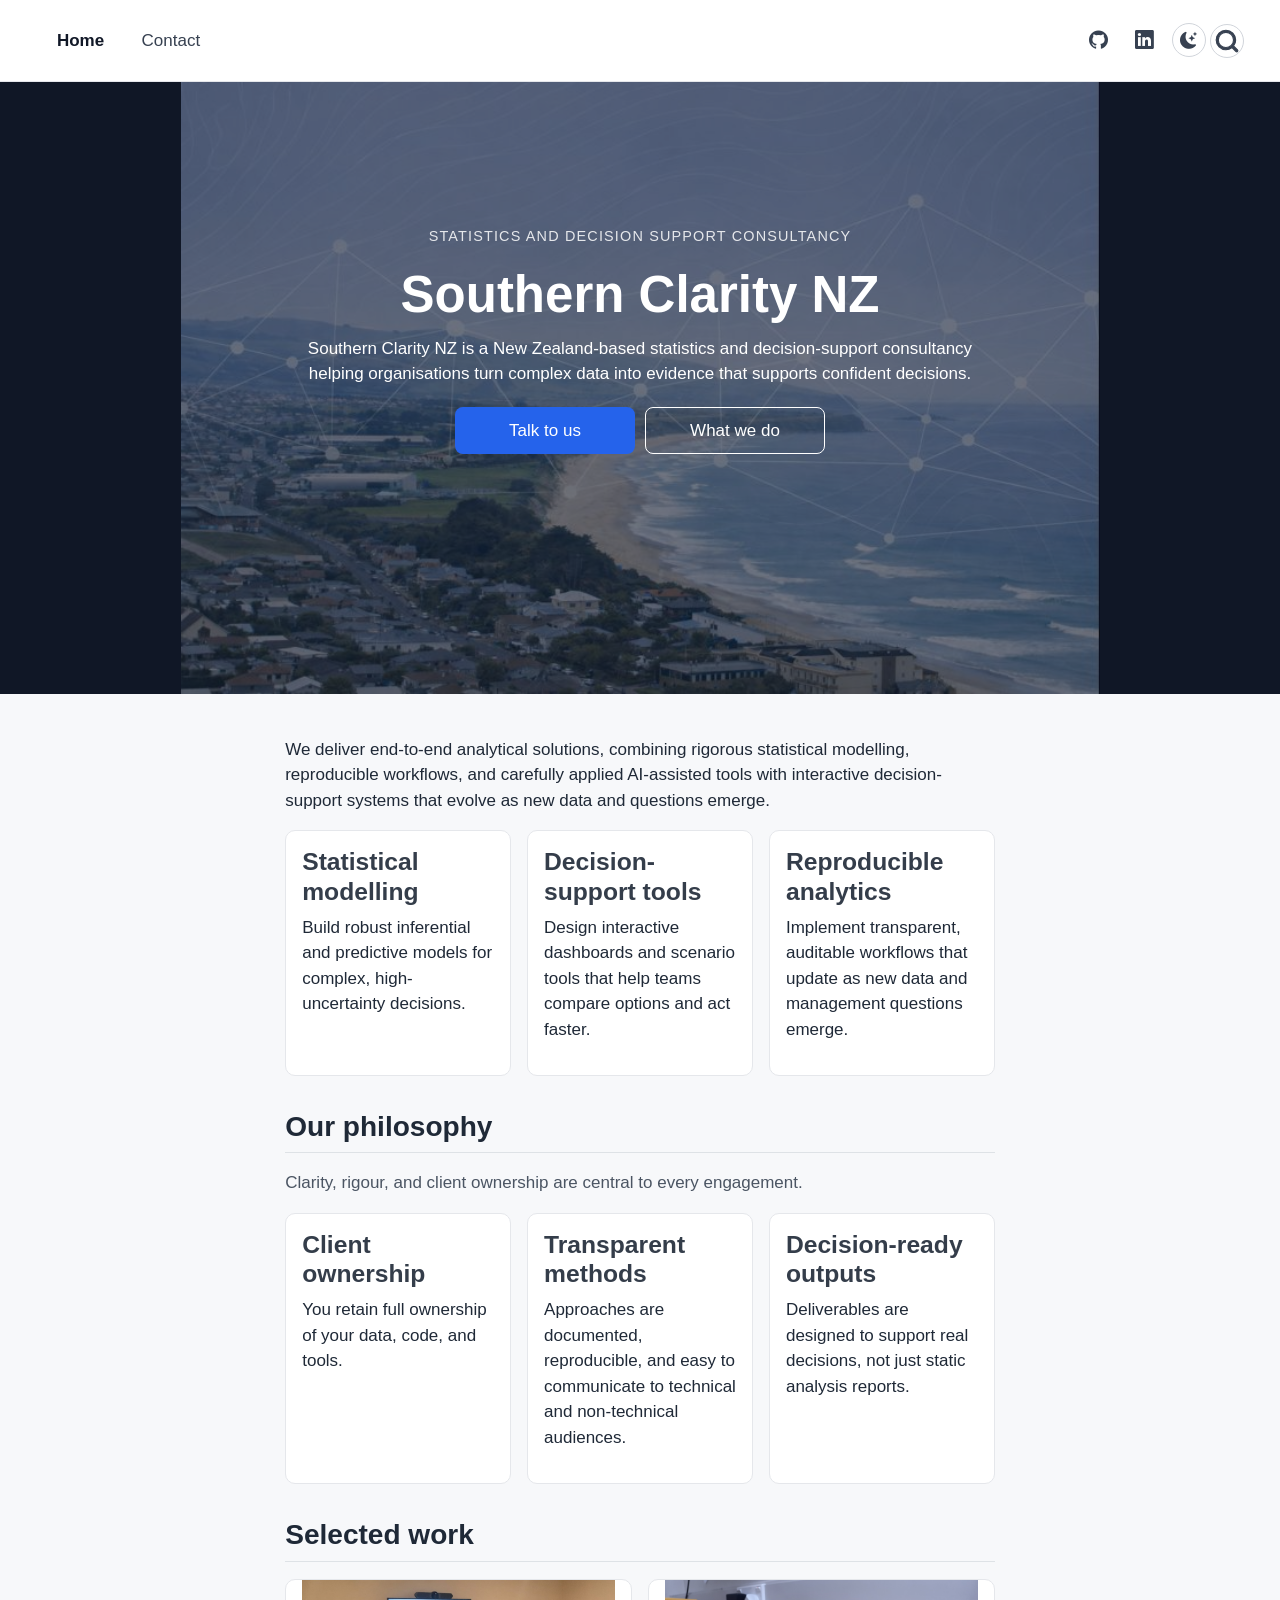
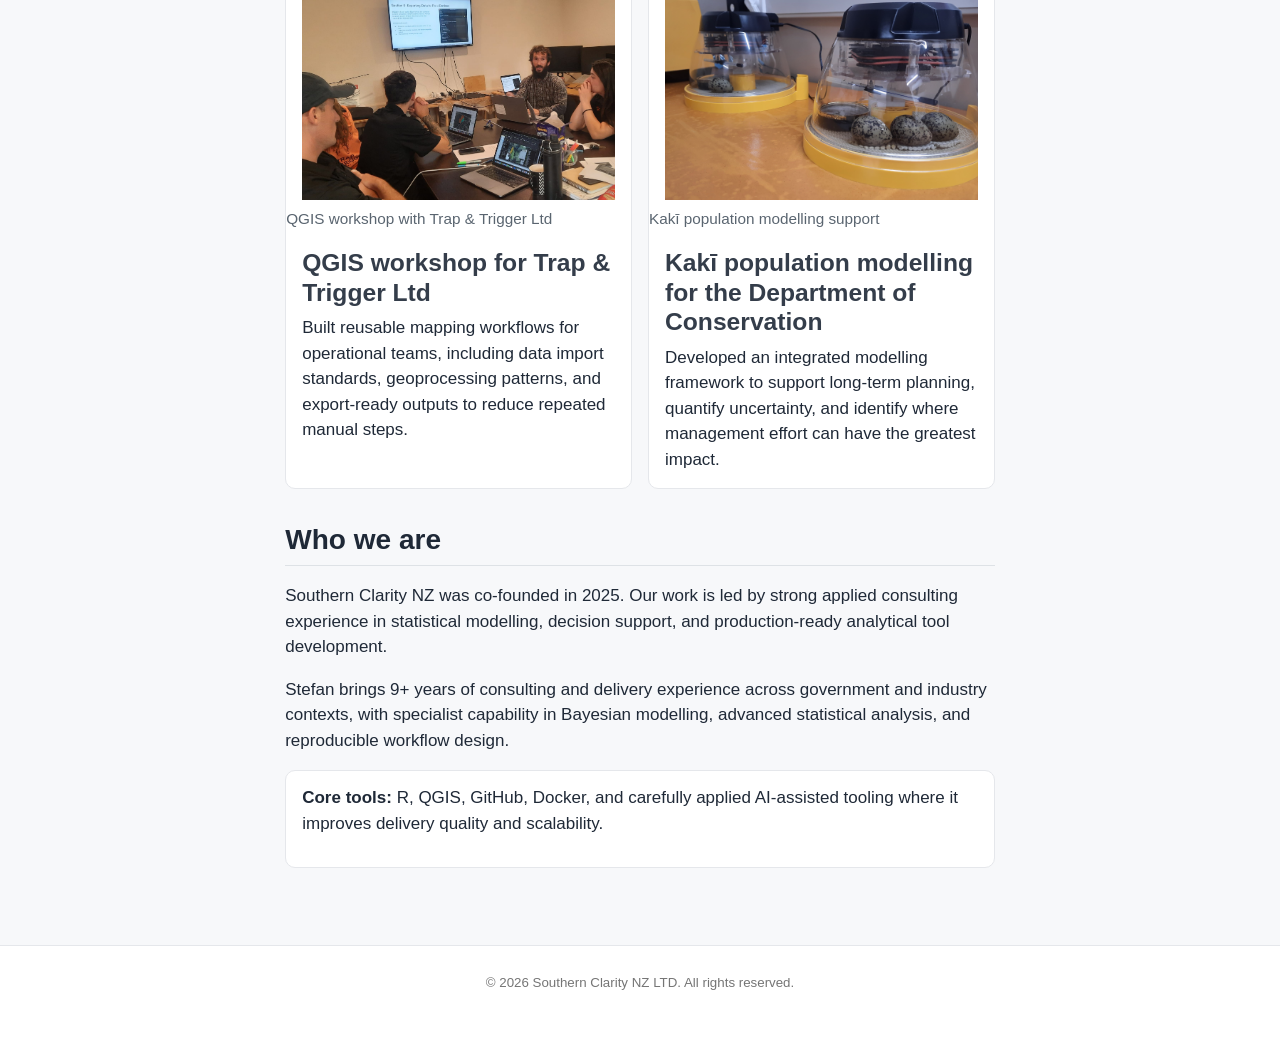
==== docs/index.html @ f457c675 "contact form" ====
<!DOCTYPE html>
<html xmlns="http://www.w3.org/1999/xhtml" lang="en" xml:lang="en"><head>

<meta charset="utf-8">
<meta name="generator" content="quarto-1.8.26">

<meta name="viewport" content="width=device-width, initial-scale=1.0, user-scalable=yes">


<title>Statistics and Decision Support – Southern Clarity New Zealand</title>
<style>
code{white-space: pre-wrap;}
span.smallcaps{font-variant: small-caps;}
div.columns{display: flex; gap: min(4vw, 1.5em);}
div.column{flex: auto; overflow-x: auto;}
div.hanging-indent{margin-left: 1.5em; text-indent: -1.5em;}
ul.task-list{list-style: none;}
ul.task-list li input[type="checkbox"] {
  width: 0.8em;
  margin: 0 0.8em 0.2em -1em; /* quarto-specific, see https://github.com/quarto-dev/quarto-cli/issues/4556 */ 
  vertical-align: middle;
}
</style>


<script src="site_libs/quarto-nav/quarto-nav.js"></script>
<script src="site_libs/quarto-nav/headroom.min.js"></script>
<script src="site_libs/clipboard/clipboard.min.js"></script>
<script src="site_libs/quarto-search/autocomplete.umd.js"></script>
<script src="site_libs/quarto-search/fuse.min.js"></script>
<script src="site_libs/quarto-search/quarto-search.js"></script>
<meta name="quarto:offset" content="./">
<link href="./favicon.ico" rel="icon">
<script src="site_libs/quarto-html/quarto.js" type="module"></script>
<script src="site_libs/quarto-html/tabsets/tabsets.js" type="module"></script>
<script src="site_libs/quarto-html/axe/axe-check.js" type="module"></script>
<script src="site_libs/quarto-html/popper.min.js"></script>
<script src="site_libs/quarto-html/tippy.umd.min.js"></script>
<script src="site_libs/quarto-html/anchor.min.js"></script>
<link href="site_libs/quarto-html/tippy.css" rel="stylesheet">
<link href="site_libs/quarto-html/quarto-syntax-highlighting-587c61ba64f3a5504c4d52d930310e48.css" rel="stylesheet" id="quarto-text-highlighting-styles">
<script src="site_libs/bootstrap/bootstrap.min.js"></script>
<link href="site_libs/bootstrap/bootstrap-icons.css" rel="stylesheet">
<link href="site_libs/bootstrap/bootstrap-1d4f84655f446305ac42a8f1abcf7405.min.css" rel="stylesheet" append-hash="true" id="quarto-bootstrap" data-mode="light">
<script id="quarto-search-options" type="application/json">{
  "location": "navbar",
  "copy-button": false,
  "collapse-after": 3,
  "panel-placement": "end",
  "type": "overlay",
  "limit": 50,
  "keyboard-shortcut": [
    "f",
    "/",
    "s"
  ],
  "show-item-context": false,
  "language": {
    "search-no-results-text": "No results",
    "search-matching-documents-text": "matching documents",
    "search-copy-link-title": "Copy link to search",
    "search-hide-matches-text": "Hide additional matches",
    "search-more-match-text": "more match in this document",
    "search-more-matches-text": "more matches in this document",
    "search-clear-button-title": "Clear",
    "search-text-placeholder": "",
    "search-detached-cancel-button-title": "Cancel",
    "search-submit-button-title": "Submit",
    "search-label": "Search"
  }
}</script>


<link rel="stylesheet" href="blog.css">
</head>

<body class="nav-fixed landing-page fullcontent quarto-light">

<div id="quarto-search-results"></div>
  <header id="quarto-header" class="headroom fixed-top">
    <nav class="navbar navbar-expand-lg " data-bs-theme="dark">
      <div class="navbar-container container-fluid">
            <div id="quarto-search" class="" title="Search"></div>
          <button class="navbar-toggler" type="button" data-bs-toggle="collapse" data-bs-target="#navbarCollapse" aria-controls="navbarCollapse" role="menu" aria-expanded="false" aria-label="Toggle navigation" onclick="if (window.quartoToggleHeadroom) { window.quartoToggleHeadroom(); }">
  <span class="navbar-toggler-icon"></span>
</button>
          <div class="collapse navbar-collapse" id="navbarCollapse">
            <ul class="navbar-nav navbar-nav-scroll me-auto">
  <li class="nav-item">
    <a class="nav-link active" href="./index.html" aria-current="page"> 
<span class="menu-text">Home</span></a>
  </li>  
  <li class="nav-item">
    <a class="nav-link" href="./contact.html"> 
<span class="menu-text">Contact</span></a>
  </li>  
</ul>
            <ul class="navbar-nav navbar-nav-scroll ms-auto">
  <li class="nav-item compact">
    <a class="nav-link" href="https://github.com/southernclarity/southernclarity.github.io"> <i class="bi bi-github" role="img" aria-label="GitHub">
</i> 
<span class="menu-text"></span></a>
  </li>  
  <li class="nav-item compact">
    <a class="nav-link" href="https://www.linkedin.com/"> <i class="bi bi-linkedin" role="img" aria-label="LinkedIn">
</i> 
<span class="menu-text"></span></a>
  </li>  
</ul>
          </div> <!-- /navcollapse -->
            <div class="quarto-navbar-tools">
</div>
      </div> <!-- /container-fluid -->
    </nav>
</header>
<!-- content -->
<div id="quarto-content" class="quarto-container page-columns page-rows-contents page-layout-article page-navbar">
<!-- sidebar -->
<!-- margin-sidebar -->
    
<!-- main -->
<main class="content" id="quarto-document-content">

<header id="title-block-header" class="quarto-title-block default">
<div class="quarto-title">
<h1 class="title">Statistics and Decision Support</h1>
</div>



<div class="quarto-title-meta">

    
  
    
  </div>
  


</header>


<div class="hero">
<div class="container">
<div class="eyebrow">
<p>Statistics and decision support consultancy</p>
</div>
<section id="southern-clarity-nz" class="level1">
<h1>Southern Clarity NZ</h1>
<p>Southern Clarity NZ is a New Zealand-based statistics and decision-support consultancy helping organisations turn complex data into evidence that supports confident decisions.</p>
<div class="hero-actions">
<p><a href="./contact.html" class="button">Talk to us</a> <a href="#what-we-do" class="button button-secondary">What we do</a></p>
</div>
</section>
</div>
</div>
<section id="what-we-do" class="container">
<div class="section-heading-spacer" aria-hidden="true">

</div>
<p>We deliver end-to-end analytical solutions, combining rigorous statistical modelling, reproducible workflows, and carefully applied AI-assisted tools with interactive decision-support systems that evolve as new data and questions emerge.</p>
<div class="template-grid">
<section id="statistical-modelling" class="level3 template-card">
<h3 class="anchored" data-anchor-id="statistical-modelling">Statistical modelling</h3>
<p>Build robust inferential and predictive models for complex, high-uncertainty decisions.</p>
</section>
<section id="decision-support-tools" class="level3 template-card">
<h3 class="anchored" data-anchor-id="decision-support-tools">Decision-support tools</h3>
<p>Design interactive dashboards and scenario tools that help teams compare options and act faster.</p>
</section>
<section id="reproducible-analytics" class="level3 template-card">
<h3 class="anchored" data-anchor-id="reproducible-analytics">Reproducible analytics</h3>
<p>Implement transparent, auditable workflows that update as new data and management questions emerge.</p>
</section>
</div>
</section>
<section id="philosophy" class="container">
<section id="our-philosophy" class="level2">
<h2 class="anchored" data-anchor-id="our-philosophy">Our philosophy</h2>
<div class="section-intro">
<p>Clarity, rigour, and client ownership are central to every engagement.</p>
</div>
<div class="template-grid">
<section id="client-ownership" class="level3 template-card">
<h3 class="anchored" data-anchor-id="client-ownership">Client ownership</h3>
<p>You retain full ownership of your data, code, and tools.</p>
</section>
<section id="transparent-methods" class="level3 template-card">
<h3 class="anchored" data-anchor-id="transparent-methods">Transparent methods</h3>
<p>Approaches are documented, reproducible, and easy to communicate to technical and non-technical audiences.</p>
</section>
<section id="decision-ready-outputs" class="level3 template-card">
<h3 class="anchored" data-anchor-id="decision-ready-outputs">Decision-ready outputs</h3>
<p>Deliverables are designed to support real decisions, not just static analysis reports.</p>
</section>
</div>
</section>
</section>
<section id="selected-work" class="level2 container">
<h2 class="anchored" data-anchor-id="selected-work">Selected work</h2>
<div class="case-grid">
<div class="case-card">
<div class="quarto-figure quarto-figure-center">
<figure class="figure">
<p><img src="images/post_jan_2026_2_qgis_workshop.jpeg" class="case-image img-fluid figure-img"></p>
<figcaption>QGIS workshop with Trap &amp; Trigger Ltd</figcaption>
</figure>
</div>
<section id="qgis-workshop-for-trap-trigger-ltd" class="level3">
<h3 class="anchored" data-anchor-id="qgis-workshop-for-trap-trigger-ltd">QGIS workshop for Trap &amp; Trigger Ltd</h3>
<p>Built reusable mapping workflows for operational teams, including data import standards, geoprocessing patterns, and export-ready outputs to reduce repeated manual steps.</p>
</section>
</div>
<div class="case-card">
<div class="quarto-figure quarto-figure-center">
<figure class="figure">
<p><img src="images/post_jan_2026_1_kaki_1.jpg" class="case-image img-fluid figure-img"></p>
<figcaption>Kakī population modelling support</figcaption>
</figure>
</div>
<section id="kakī-population-modelling-for-the-department-of-conservation" class="level3">
<h3 class="anchored" data-anchor-id="kakī-population-modelling-for-the-department-of-conservation">Kakī population modelling for the Department of Conservation</h3>
<p>Developed an integrated modelling framework to support long-term planning, quantify uncertainty, and identify where management effort can have the greatest impact.</p>
</section>
</div>
</div>
</section>
<section id="who-we-are" class="level2 container">
<h2 class="anchored" data-anchor-id="who-we-are">Who we are</h2>
<p>Southern Clarity NZ was co-founded in 2025. Our work is led by strong applied consulting experience in statistical modelling, decision support, and production-ready analytical tool development.</p>
<p>Stefan brings 9+ years of consulting and delivery experience across government and industry contexts, with specialist capability in Bayesian modelling, advanced statistical analysis, and reproducible workflow design.</p>
<div class="tool-list">
<p><strong>Core tools:</strong> R, QGIS, GitHub, Docker, and carefully applied AI-assisted tooling where it improves delivery quality and scalability.</p>
</div>
</section>



</main> <!-- /main -->
<script>

(function () {

  const storageKey = "southern-clarity-theme";

  const toggleItemId = "theme-toggle-item";

  const toggleLinkId = "theme-toggle-link";



  function ensureToggle() {

    const rightNav = document.querySelector(".navbar .navbar-nav.ms-auto");

    if (!rightNav) return null;



    let toggleItem = document.getElementById(toggleItemId);

    if (!toggleItem) {

      toggleItem = document.createElement("li");

      toggleItem.id = toggleItemId;

      toggleItem.className = "nav-item compact";

      toggleItem.innerHTML = '<a id="' + toggleLinkId + '" class="nav-link theme-toggle-link" href="#" role="button" tabindex="0" aria-label="Toggle theme" title="Toggle theme"><i class="bi bi-moon-stars-fill" aria-hidden="true"></i></a>';

      rightNav.appendChild(toggleItem);

    }



    return document.getElementById(toggleLinkId);

  }



  function applyTheme(theme) {

    const isDark = theme === "dark";

    document.body.classList.toggle("theme-dark", isDark);

    document.body.classList.toggle("quarto-dark", isDark);

    document.body.classList.toggle("quarto-light", !isDark);



    const bootstrapStylesheet = document.getElementById("quarto-bootstrap");

    if (bootstrapStylesheet) {

      bootstrapStylesheet.setAttribute("data-mode", isDark ? "dark" : "light");

    }



    const navbar = document.querySelector(".navbar");

    if (navbar) {

      navbar.setAttribute("data-bs-theme", isDark ? "dark" : "light");

    }



    const footer = document.querySelector(".footer");

    if (footer) {

      footer.setAttribute("data-bs-theme", isDark ? "dark" : "light");

    }



    const themeLink = ensureToggle();

    if (themeLink) {

      themeLink.setAttribute("aria-pressed", isDark ? "true" : "false");

      themeLink.setAttribute("aria-label", isDark ? "Switch to light mode" : "Switch to dark mode");

      themeLink.setAttribute("title", isDark ? "Switch to light mode" : "Switch to dark mode");

      const icon = themeLink.querySelector("i");

      if (icon) {

        icon.className = isDark ? "bi bi-sun-fill" : "bi bi-moon-stars-fill";

      }

    }

  }



  function getInitialTheme() {

    const saved = localStorage.getItem(storageKey);

    if (saved === "light" || saved === "dark") return saved;

    return window.matchMedia("(prefers-color-scheme: dark)").matches ? "dark" : "light";

  }



  function initToggle() {

    const themeToggle = ensureToggle();

    if (!themeToggle) return;



    if (themeToggle.dataset.initialized === "true") return;

    themeToggle.dataset.initialized = "true";



    themeToggle.addEventListener("click", function (event) {

      event.preventDefault();

      event.stopPropagation();

      const nextTheme = document.body.classList.contains("theme-dark") ? "light" : "dark";

      localStorage.setItem(storageKey, nextTheme);

      applyTheme(nextTheme);

    });



    themeToggle.addEventListener("keydown", function (event) {

      if (event.key !== "Enter" && event.key !== " ") return;

      event.preventDefault();

      const nextTheme = document.body.classList.contains("theme-dark") ? "light" : "dark";

      localStorage.setItem(storageKey, nextTheme);

      applyTheme(nextTheme);

    });

  }



  function bootThemeToggle() {

    ensureToggle();

    applyTheme(getInitialTheme());

    initToggle();

  }



  if (document.readyState === "loading") {

    document.addEventListener("DOMContentLoaded", bootThemeToggle);

  } else {

    bootThemeToggle();

  }

})();

</script>

<script id="quarto-html-after-body" type="application/javascript">
  window.document.addEventListener("DOMContentLoaded", function (event) {
    const icon = "";
    const anchorJS = new window.AnchorJS();
    anchorJS.options = {
      placement: 'right',
      icon: icon
    };
    anchorJS.add('.anchored');
    const isCodeAnnotation = (el) => {
      for (const clz of el.classList) {
        if (clz.startsWith('code-annotation-')) {                     
          return true;
        }
      }
      return false;
    }
    const onCopySuccess = function(e) {
      // button target
      const button = e.trigger;
      // don't keep focus
      button.blur();
      // flash "checked"
      button.classList.add('code-copy-button-checked');
      var currentTitle = button.getAttribute("title");
      button.setAttribute("title", "Copied!");
      let tooltip;
      if (window.bootstrap) {
        button.setAttribute("data-bs-toggle", "tooltip");
        button.setAttribute("data-bs-placement", "left");
        button.setAttribute("data-bs-title", "Copied!");
        tooltip = new bootstrap.Tooltip(button, 
          { trigger: "manual", 
            customClass: "code-copy-button-tooltip",
            offset: [0, -8]});
        tooltip.show();    
      }
      setTimeout(function() {
        if (tooltip) {
          tooltip.hide();
          button.removeAttribute("data-bs-title");
          button.removeAttribute("data-bs-toggle");
          button.removeAttribute("data-bs-placement");
        }
        button.setAttribute("title", currentTitle);
        button.classList.remove('code-copy-button-checked');
      }, 1000);
      // clear code selection
      e.clearSelection();
    }
    const getTextToCopy = function(trigger) {
      const outerScaffold = trigger.parentElement.cloneNode(true);
      const codeEl = outerScaffold.querySelector('code');
      for (const childEl of codeEl.children) {
        if (isCodeAnnotation(childEl)) {
          childEl.remove();
        }
      }
      return codeEl.innerText;
    }
    const clipboard = new window.ClipboardJS('.code-copy-button:not([data-in-quarto-modal])', {
      text: getTextToCopy
    });
    clipboard.on('success', onCopySuccess);
    if (window.document.getElementById('quarto-embedded-source-code-modal')) {
      const clipboardModal = new window.ClipboardJS('.code-copy-button[data-in-quarto-modal]', {
        text: getTextToCopy,
        container: window.document.getElementById('quarto-embedded-source-code-modal')
      });
      clipboardModal.on('success', onCopySuccess);
    }
      var localhostRegex = new RegExp(/^(?:http|https):\/\/localhost\:?[0-9]*\//);
      var mailtoRegex = new RegExp(/^mailto:/);
        var filterRegex = new RegExp('/' + window.location.host + '/');
      var isInternal = (href) => {
          return filterRegex.test(href) || localhostRegex.test(href) || mailtoRegex.test(href);
      }
      // Inspect non-navigation links and adorn them if external
     var links = window.document.querySelectorAll('a[href]:not(.nav-link):not(.navbar-brand):not(.toc-action):not(.sidebar-link):not(.sidebar-item-toggle):not(.pagination-link):not(.no-external):not([aria-hidden]):not(.dropdown-item):not(.quarto-navigation-tool):not(.about-link)');
      for (var i=0; i<links.length; i++) {
        const link = links[i];
        if (!isInternal(link.href)) {
          // undo the damage that might have been done by quarto-nav.js in the case of
          // links that we want to consider external
          if (link.dataset.originalHref !== undefined) {
            link.href = link.dataset.originalHref;
          }
        }
      }
    function tippyHover(el, contentFn, onTriggerFn, onUntriggerFn) {
      const config = {
        allowHTML: true,
        maxWidth: 500,
        delay: 100,
        arrow: false,
        appendTo: function(el) {
            return el.parentElement;
        },
        interactive: true,
        interactiveBorder: 10,
        theme: 'quarto',
        placement: 'bottom-start',
      };
      if (contentFn) {
        config.content = contentFn;
      }
      if (onTriggerFn) {
        config.onTrigger = onTriggerFn;
      }
      if (onUntriggerFn) {
        config.onUntrigger = onUntriggerFn;
      }
      window.tippy(el, config); 
    }
    const noterefs = window.document.querySelectorAll('a[role="doc-noteref"]');
    for (var i=0; i<noterefs.length; i++) {
      const ref = noterefs[i];
      tippyHover(ref, function() {
        // use id or data attribute instead here
        let href = ref.getAttribute('data-footnote-href') || ref.getAttribute('href');
        try { href = new URL(href).hash; } catch {}
        const id = href.replace(/^#\/?/, "");
        const note = window.document.getElementById(id);
        if (note) {
          return note.innerHTML;
        } else {
          return "";
        }
      });
    }
    const xrefs = window.document.querySelectorAll('a.quarto-xref');
    const processXRef = (id, note) => {
      // Strip column container classes
      const stripColumnClz = (el) => {
        el.classList.remove("page-full", "page-columns");
        if (el.children) {
          for (const child of el.children) {
            stripColumnClz(child);
          }
        }
      }
      stripColumnClz(note)
      if (id === null || id.startsWith('sec-')) {
        // Special case sections, only their first couple elements
        const container = document.createElement("div");
        if (note.children && note.children.length > 2) {
          container.appendChild(note.children[0].cloneNode(true));
          for (let i = 1; i < note.children.length; i++) {
            const child = note.children[i];
            if (child.tagName === "P" && child.innerText === "") {
              continue;
            } else {
              container.appendChild(child.cloneNode(true));
              break;
            }
          }
          if (window.Quarto?.typesetMath) {
            window.Quarto.typesetMath(container);
          }
          return container.innerHTML
        } else {
          if (window.Quarto?.typesetMath) {
            window.Quarto.typesetMath(note);
          }
          return note.innerHTML;
        }
      } else {
        // Remove any anchor links if they are present
        const anchorLink = note.querySelector('a.anchorjs-link');
        if (anchorLink) {
          anchorLink.remove();
        }
        if (window.Quarto?.typesetMath) {
          window.Quarto.typesetMath(note);
        }
        if (note.classList.contains("callout")) {
          return note.outerHTML;
        } else {
          return note.innerHTML;
        }
      }
    }
    for (var i=0; i<xrefs.length; i++) {
      const xref = xrefs[i];
      tippyHover(xref, undefined, function(instance) {
        instance.disable();
        let url = xref.getAttribute('href');
        let hash = undefined; 
        if (url.startsWith('#')) {
          hash = url;
        } else {
          try { hash = new URL(url).hash; } catch {}
        }
        if (hash) {
          const id = hash.replace(/^#\/?/, "");
          const note = window.document.getElementById(id);
          if (note !== null) {
            try {
              const html = processXRef(id, note.cloneNode(true));
              instance.setContent(html);
            } finally {
              instance.enable();
              instance.show();
            }
          } else {
            // See if we can fetch this
            fetch(url.split('#')[0])
            .then(res => res.text())
            .then(html => {
              const parser = new DOMParser();
              const htmlDoc = parser.parseFromString(html, "text/html");
              const note = htmlDoc.getElementById(id);
              if (note !== null) {
                const html = processXRef(id, note);
                instance.setContent(html);
              } 
            }).finally(() => {
              instance.enable();
              instance.show();
            });
          }
        } else {
          // See if we can fetch a full url (with no hash to target)
          // This is a special case and we should probably do some content thinning / targeting
          fetch(url)
          .then(res => res.text())
          .then(html => {
            const parser = new DOMParser();
            const htmlDoc = parser.parseFromString(html, "text/html");
            const note = htmlDoc.querySelector('main.content');
            if (note !== null) {
              // This should only happen for chapter cross references
              // (since there is no id in the URL)
              // remove the first header
              if (note.children.length > 0 && note.children[0].tagName === "HEADER") {
                note.children[0].remove();
              }
              const html = processXRef(null, note);
              instance.setContent(html);
            } 
          }).finally(() => {
            instance.enable();
            instance.show();
          });
        }
      }, function(instance) {
      });
    }
        let selectedAnnoteEl;
        const selectorForAnnotation = ( cell, annotation) => {
          let cellAttr = 'data-code-cell="' + cell + '"';
          let lineAttr = 'data-code-annotation="' +  annotation + '"';
          const selector = 'span[' + cellAttr + '][' + lineAttr + ']';
          return selector;
        }
        const selectCodeLines = (annoteEl) => {
          const doc = window.document;
          const targetCell = annoteEl.getAttribute("data-target-cell");
          const targetAnnotation = annoteEl.getAttribute("data-target-annotation");
          const annoteSpan = window.document.querySelector(selectorForAnnotation(targetCell, targetAnnotation));
          const lines = annoteSpan.getAttribute("data-code-lines").split(",");
          const lineIds = lines.map((line) => {
            return targetCell + "-" + line;
          })
          let top = null;
          let height = null;
          let parent = null;
          if (lineIds.length > 0) {
              //compute the position of the single el (top and bottom and make a div)
              const el = window.document.getElementById(lineIds[0]);
              top = el.offsetTop;
              height = el.offsetHeight;
              parent = el.parentElement.parentElement;
            if (lineIds.length > 1) {
              const lastEl = window.document.getElementById(lineIds[lineIds.length - 1]);
              const bottom = lastEl.offsetTop + lastEl.offsetHeight;
              height = bottom - top;
            }
            if (top !== null && height !== null && parent !== null) {
              // cook up a div (if necessary) and position it 
              let div = window.document.getElementById("code-annotation-line-highlight");
              if (div === null) {
                div = window.document.createElement("div");
                div.setAttribute("id", "code-annotation-line-highlight");
                div.style.position = 'absolute';
                parent.appendChild(div);
              }
              div.style.top = top - 2 + "px";
              div.style.height = height + 4 + "px";
              div.style.left = 0;
              let gutterDiv = window.document.getElementById("code-annotation-line-highlight-gutter");
              if (gutterDiv === null) {
                gutterDiv = window.document.createElement("div");
                gutterDiv.setAttribute("id", "code-annotation-line-highlight-gutter");
                gutterDiv.style.position = 'absolute';
                const codeCell = window.document.getElementById(targetCell);
                const gutter = codeCell.querySelector('.code-annotation-gutter');
                gutter.appendChild(gutterDiv);
              }
              gutterDiv.style.top = top - 2 + "px";
              gutterDiv.style.height = height + 4 + "px";
            }
            selectedAnnoteEl = annoteEl;
          }
        };
        const unselectCodeLines = () => {
          const elementsIds = ["code-annotation-line-highlight", "code-annotation-line-highlight-gutter"];
          elementsIds.forEach((elId) => {
            const div = window.document.getElementById(elId);
            if (div) {
              div.remove();
            }
          });
          selectedAnnoteEl = undefined;
        };
          // Handle positioning of the toggle
      window.addEventListener(
        "resize",
        throttle(() => {
          elRect = undefined;
          if (selectedAnnoteEl) {
            selectCodeLines(selectedAnnoteEl);
          }
        }, 10)
      );
      function throttle(fn, ms) {
      let throttle = false;
      let timer;
        return (...args) => {
          if(!throttle) { // first call gets through
              fn.apply(this, args);
              throttle = true;
          } else { // all the others get throttled
              if(timer) clearTimeout(timer); // cancel #2
              timer = setTimeout(() => {
                fn.apply(this, args);
                timer = throttle = false;
              }, ms);
          }
        };
      }
        // Attach click handler to the DT
        const annoteDls = window.document.querySelectorAll('dt[data-target-cell]');
        for (const annoteDlNode of annoteDls) {
          annoteDlNode.addEventListener('click', (event) => {
            const clickedEl = event.target;
            if (clickedEl !== selectedAnnoteEl) {
              unselectCodeLines();
              const activeEl = window.document.querySelector('dt[data-target-cell].code-annotation-active');
              if (activeEl) {
                activeEl.classList.remove('code-annotation-active');
              }
              selectCodeLines(clickedEl);
              clickedEl.classList.add('code-annotation-active');
            } else {
              // Unselect the line
              unselectCodeLines();
              clickedEl.classList.remove('code-annotation-active');
            }
          });
        }
    const findCites = (el) => {
      const parentEl = el.parentElement;
      if (parentEl) {
        const cites = parentEl.dataset.cites;
        if (cites) {
          return {
            el,
            cites: cites.split(' ')
          };
        } else {
          return findCites(el.parentElement)
        }
      } else {
        return undefined;
      }
    };
    var bibliorefs = window.document.querySelectorAll('a[role="doc-biblioref"]');
    for (var i=0; i<bibliorefs.length; i++) {
      const ref = bibliorefs[i];
      const citeInfo = findCites(ref);
      if (citeInfo) {
        tippyHover(citeInfo.el, function() {
          var popup = window.document.createElement('div');
          citeInfo.cites.forEach(function(cite) {
            var citeDiv = window.document.createElement('div');
            citeDiv.classList.add('hanging-indent');
            citeDiv.classList.add('csl-entry');
            var biblioDiv = window.document.getElementById('ref-' + cite);
            if (biblioDiv) {
              citeDiv.innerHTML = biblioDiv.innerHTML;
            }
            popup.appendChild(citeDiv);
          });
          return popup.innerHTML;
        });
      }
    }
  });
  </script>
</div> <!-- /content -->
<footer class="footer">
  <div class="nav-footer">
    <div class="nav-footer-left">
      &nbsp;
    </div>   
    <div class="nav-footer-center">
<p>© 2026 Southern Clarity NZ LTD. All rights reserved.</p>
</div>
    <div class="nav-footer-right">
      &nbsp;
    </div>
  </div>
</footer>




</body></html>
---- docs/site_libs/quarto-html/tippy.css ----
.tippy-box[data-animation=fade][data-state=hidden]{opacity:0}[data-tippy-root]{max-width:calc(100vw - 10px)}.tippy-box{position:relative;background-color:#333;color:#fff;border-radius:4px;font-size:14px;line-height:1.4;white-space:normal;outline:0;transition-property:transform,visibility,opacity}.tippy-box[data-placement^=top]>.tippy-arrow{bottom:0}.tippy-box[data-placement^=top]>.tippy-arrow:before{bottom:-7px;left:0;border-width:8px 8px 0;border-top-color:initial;transform-origin:center top}.tippy-box[data-placement^=bottom]>.tippy-arrow{top:0}.tippy-box[data-placement^=bottom]>.tippy-arrow:before{top:-7px;left:0;border-width:0 8px 8px;border-bottom-color:initial;transform-origin:center bottom}.tippy-box[data-placement^=left]>.tippy-arrow{right:0}.tippy-box[data-placement^=left]>.tippy-arrow:before{border-width:8px 0 8px 8px;border-left-color:initial;right:-7px;transform-origin:center left}.tippy-box[data-placement^=right]>.tippy-arrow{left:0}.tippy-box[data-placement^=right]>.tippy-arrow:before{left:-7px;border-width:8px 8px 8px 0;border-right-color:initial;transform-origin:center right}.tippy-box[data-inertia][data-state=visible]{transition-timing-function:cubic-bezier(.54,1.5,.38,1.11)}.tippy-arrow{width:16px;height:16px;color:#333}.tippy-arrow:before{content:"";position:absolute;border-color:transparent;border-style:solid}.tippy-content{position:relative;padding:5px 9px;z-index:1}
---- docs/site_libs/quarto-html/quarto-syntax-highlighting-587c61ba64f3a5504c4d52d930310e48.css ----
/* quarto syntax highlight colors */
:root {
  --quarto-hl-ot-color: #003B4F;
  --quarto-hl-at-color: #657422;
  --quarto-hl-ss-color: #20794D;
  --quarto-hl-an-color: #5E5E5E;
  --quarto-hl-fu-color: #4758AB;
  --quarto-hl-st-color: #20794D;
  --quarto-hl-cf-color: #003B4F;
  --quarto-hl-op-color: #5E5E5E;
  --quarto-hl-er-color: #AD0000;
  --quarto-hl-bn-color: #AD0000;
  --quarto-hl-al-color: #AD0000;
  --quarto-hl-va-color: #111111;
  --quarto-hl-bu-color: inherit;
  --quarto-hl-ex-color: inherit;
  --quarto-hl-pp-color: #AD0000;
  --quarto-hl-in-color: #5E5E5E;
  --quarto-hl-vs-color: #20794D;
  --quarto-hl-wa-color: #5E5E5E;
  --quarto-hl-do-color: #5E5E5E;
  --quarto-hl-im-color: #00769E;
  --quarto-hl-ch-color: #20794D;
  --quarto-hl-dt-color: #AD0000;
  --quarto-hl-fl-color: #AD0000;
  --quarto-hl-co-color: #5E5E5E;
  --quarto-hl-cv-color: #5E5E5E;
  --quarto-hl-cn-color: #8f5902;
  --quarto-hl-sc-color: #5E5E5E;
  --quarto-hl-dv-color: #AD0000;
  --quarto-hl-kw-color: #003B4F;
}

/* other quarto variables */
:root {
  --quarto-font-monospace: SFMono-Regular, Menlo, Monaco, Consolas, "Liberation Mono", "Courier New", monospace;
}

/* syntax highlight based on Pandoc's rules */
pre > code.sourceCode > span {
  color: #003B4F;
}

code.sourceCode > span {
  color: #003B4F;
}

div.sourceCode,
div.sourceCode pre.sourceCode {
  color: #003B4F;
}

/* Normal */
code span {
  color: #003B4F;
}

/* Alert */
code span.al {
  color: #AD0000;
  font-style: inherit;
}

/* Annotation */
code span.an {
  color: #5E5E5E;
  font-style: inherit;
}

/* Attribute */
code span.at {
  color: #657422;
  font-style: inherit;
}

/* BaseN */
code span.bn {
  color: #AD0000;
  font-style: inherit;
}

/* BuiltIn */
code span.bu {
  font-style: inherit;
}

/* ControlFlow */
code span.cf {
  color: #003B4F;
  font-weight: bold;
  font-style: inherit;
}

/* Char */
code span.ch {
  color: #20794D;
  font-style: inherit;
}

/* Constant */
code span.cn {
  color: #8f5902;
  font-style: inherit;
}

/* Comment */
code span.co {
  color: #5E5E5E;
  font-style: inherit;
}

/* CommentVar */
code span.cv {
  color: #5E5E5E;
  font-style: italic;
}

/* Documentation */
code span.do {
  color: #5E5E5E;
  font-style: italic;
}

/* DataType */
code span.dt {
  color: #AD0000;
  font-style: inherit;
}

/* DecVal */
code span.dv {
  color: #AD0000;
  font-style: inherit;
}

/* Error */
code span.er {
  color: #AD0000;
  font-style: inherit;
}

/* Extension */
code span.ex {
  font-style: inherit;
}

/* Float */
code span.fl {
  color: #AD0000;
  font-style: inherit;
}

/* Function */
code span.fu {
  color: #4758AB;
  font-style: inherit;
}

/* Import */
code span.im {
  color: #00769E;
  font-style: inherit;
}

/* Information */
code span.in {
  color: #5E5E5E;
  font-style: inherit;
}

/* Keyword */
code span.kw {
  color: #003B4F;
  font-weight: bold;
  font-style: inherit;
}

/* Operator */
code span.op {
  color: #5E5E5E;
  font-style: inherit;
}

/* Other */
code span.ot {
  color: #003B4F;
  font-style: inherit;
}

/* Preprocessor */
code span.pp {
  color: #AD0000;
  font-style: inherit;
}

/* SpecialChar */
code span.sc {
  color: #5E5E5E;
  font-style: inherit;
}

/* SpecialString */
code span.ss {
  color: #20794D;
  font-style: inherit;
}

/* String */
code span.st {
  color: #20794D;
  font-style: inherit;
}

/* Variable */
code span.va {
  color: #111111;
  font-style: inherit;
}

/* VerbatimString */
code span.vs {
  color: #20794D;
  font-style: inherit;
}

/* Warning */
code span.wa {
  color: #5E5E5E;
  font-style: italic;
}

.prevent-inlining {
  content: "</";
}

/*# sourceMappingURL=2dce1cc6c82594539e1579de68416b47.css.map */
---- docs/blog.css ----
:root {
  color-scheme: light;
}

* {
  box-sizing: border-box;
}

body {
  margin: 0;
  font-family: Arial, sans-serif;
  color: #1f2937;
  background: #f7f8fa;
  line-height: 1.5;
}

.container {
  width: min(1000px, 92%);
  margin: 0 auto;
}

.site-header,
.navbar {
  background: #ffffff;
  border-bottom: 1px solid #e5e7eb;
}

.nav-row,
.navbar .container-fluid {
  min-height: 64px;
  display: flex;
  align-items: center;
  justify-content: space-between;
}

.brand,
.navbar-brand {
  color: #111827;
  text-decoration: none;
  font-weight: 700;
  letter-spacing: 0.3px;
}

.nav-links a,
.navbar-nav .nav-link,
.navbar a {
  color: #374151;
  text-decoration: none;
  margin-left: 1rem;
}

.navbar .navbar-nav.ms-auto {
  display: flex;
  align-items: center;
  gap: 0.5rem;
}

.navbar .navbar-nav.ms-auto .nav-link {
  margin-left: 0;
}

.navbar .navbar-nav.ms-auto .nav-link[aria-label] {
  width: 2rem;
  height: 2rem;
  display: inline-flex;
  align-items: center;
  justify-content: center;
  border: 1px solid #d1d5db;
  border-radius: 999px;
  padding: 0;
}

.navbar .nav-link.active {
  color: #111827;
  font-weight: 600;
}

.navbar #quarto-search .aa-DetachedSearchButton {
  border: 1px solid #d1d5db;
  border-radius: 999px;
  width: 2rem;
  height: 2rem;
  background: #ffffff;
  display: inline-flex;
  align-items: center;
  justify-content: center;
}

.navbar #quarto-search {
  display: inline-flex;
  align-items: center;
}

.navbar #quarto-search .aa-DetachedSearchButton .aa-DetachedSearchButtonIcon,
.navbar #quarto-search .aa-DetachedSearchButton .aa-SubmitIcon {
  color: #374151;
  opacity: 1;
}

.navbar #quarto-search .aa-DetachedSearchButton svg {
  color: #374151;
  fill: currentColor;
  stroke: currentColor;
}

.navbar #quarto-search .aa-DetachedSearchButtonIcon,
.navbar #quarto-search .aa-DetachedSearchButtonIcon svg,
.navbar #quarto-search .aa-DetachedSearchButtonIcon path {
  color: #374151 !important;
  fill: #374151 !important;
  stroke: #374151 !important;
  opacity: 1 !important;
}

.theme-toggle-link {
  display: inline-flex;
  align-items: center;
  justify-content: center;
  width: 2rem;
  height: 2rem;
  border: 1px solid #d1d5db;
  border-radius: 999px;
  line-height: 1;
  font-size: 1rem;
  text-decoration: none;
}

.theme-toggle-link i {
  font-size: 1rem;
}

.hero {
  position: relative;
  background: #111827;
  background-image: url("images/Dunedin_network_800x533.png");
  background-size: contain;
  background-position: center;
  background-repeat: no-repeat;
  color: #ffffff;
  min-height: 68vh;
  display: flex;
  align-items: center;
  padding: 96px 0;
}

.landing-page #quarto-document-content {
  padding-top: 0;
  padding-left: 0;
  padding-right: 0;
}

.landing-page #quarto-content,
.landing-page main.content,
.landing-page main.content > .hero {
  margin-top: 0 !important;
  padding-top: 0 !important;
}

.landing-page #title-block-header {
  display: none;
}

.landing-page .hero {
  margin-left: calc(50% - 50vw);
  margin-right: calc(50% - 50vw);
}

.hero::before {
  content: "";
  position: absolute;
  inset: 0;
  background: rgba(17, 24, 39, 0.58);
}

.hero .container {
  position: relative;
  z-index: 1;
  text-align: center;
}

.eyebrow {
  margin: 0;
  font-size: 0.85rem;
  letter-spacing: 0.08em;
  text-transform: uppercase;
  opacity: 0.85;
}

.hero h1 {
  margin: 0.4rem 0 0.6rem;
  font-size: clamp(2rem, 4vw, 3rem);
}

.hero p {
  margin-left: auto;
  margin-right: auto;
  max-width: 700px;
}

.hero-actions {
  margin-top: 1.2rem;
  display: flex;
  flex-wrap: wrap;
  justify-content: center;
  gap: 10px;
}

.hero-actions p {
  margin: 0;
  display: flex;
  flex-wrap: wrap;
  gap: 10px;
}

.hero-actions .button {
  min-width: 180px;
  min-height: 42px;
  display: inline-flex;
  align-items: center;
  justify-content: center;
}

.section {
  padding: 48px 0;
}

.section-heading-spacer {
  height: 2.5rem;
}

.template-grid {
  margin-top: 1rem;
  display: grid;
  grid-template-columns: repeat(auto-fit, minmax(220px, 1fr));
  gap: 16px;
}

.template-card {
  background: #ffffff;
  border: 1px solid #e5e7eb;
  border-radius: 10px;
  padding: 16px;
}

.template-card h3 {
  margin-top: 0;
}

.section-intro {
  margin-bottom: 1rem;
  color: #4b5563;
}

.case-grid {
  margin-top: 1rem;
  display: grid;
  grid-template-columns: repeat(auto-fit, minmax(280px, 1fr));
  gap: 16px;
}

.case-card {
  background: #ffffff;
  border: 1px solid #e5e7eb;
  border-radius: 10px;
  overflow: hidden;
}

.case-image {
  display: block;
  width: 100%;
  height: 220px;
  object-fit: cover;
}

.case-card h3,
.case-card p {
  padding-left: 16px;
  padding-right: 16px;
}

.case-card h3 {
  margin-top: 14px;
  margin-bottom: 8px;
}

.case-card p {
  margin-top: 0;
  margin-bottom: 16px;
}

.tool-list {
  margin-top: 1rem;
  padding: 14px 16px;
  background: #ffffff;
  border: 1px solid #e5e7eb;
  border-radius: 10px;
}

.contact-form {
  margin-top: 1rem;
  max-width: 640px;
  display: grid;
  gap: 10px;
}

.contact-form-embed {
  margin-top: 1rem;
  width: 100%;
  max-width: 760px;
  border: 1px solid #e5e7eb;
  border-radius: 10px;
  overflow: hidden;
  background: #ffffff;
}

.contact-form-embed iframe {
  display: block;
  width: 100%;
}

.contact-form input,
.contact-form textarea {
  width: 100%;
  padding: 10px 12px;
  border: 1px solid #d1d5db;
  border-radius: 8px;
  font: inherit;
}

.button {
  display: inline-block;
  border: 0;
  border-radius: 8px;
  background: #2563eb;
  color: #ffffff;
  padding: 10px 16px;
  font: inherit;
  text-decoration: none;
  cursor: pointer;
}

.button-secondary {
  background: transparent;
  border: 1px solid #ffffff;
  color: #ffffff;
}

.site-footer,
.footer {
  border-top: 1px solid #e5e7eb;
  background: #ffffff;
  padding: 18px 0;
  color: #6b7280;
  font-size: 0.95rem;
}

main.content {
  max-width: none;
}

body.theme-dark {
  color: #e5e7eb;
  background: #0f172a;
}

body.theme-dark .site-header,
body.theme-dark .navbar {
  background: #111827;
  border-bottom: 1px solid #374151;
}

body.theme-dark .brand,
body.theme-dark .navbar-brand,
body.theme-dark .navbar .nav-link,
body.theme-dark .navbar .dropdown-item,
body.theme-dark .navbar a {
  color: #e5e7eb;
}

body.theme-dark .navbar .nav-link.active {
  color: #ffffff;
}

body.theme-dark .theme-toggle-link {
  border: 1px solid #4b5563;
}

body.theme-dark .navbar .navbar-nav.ms-auto .nav-link[aria-label] {
  border: 1px solid #4b5563;
}

body.theme-dark .navbar #quarto-search .aa-DetachedSearchButton {
  border: 1px solid #4b5563;
  background: #111827;
}

body.theme-dark .navbar #quarto-search .aa-DetachedSearchButton .aa-DetachedSearchButtonIcon,
body.theme-dark .navbar #quarto-search .aa-DetachedSearchButton .aa-SubmitIcon {
  color: #e5e7eb;
}

body.theme-dark .navbar #quarto-search .aa-DetachedSearchButton svg {
  color: #e5e7eb;
  fill: currentColor;
}

body.theme-dark .template-card {
  background: #1f2937;
  border: 1px solid #374151;
}

body.theme-dark .case-card,
body.theme-dark .tool-list {
  background: #1f2937;
  border: 1px solid #374151;
}

body.theme-dark .section-intro {
  color: #cbd5e1;
}

body.theme-dark .contact-form input,
body.theme-dark .contact-form textarea {
  background: #111827;
  color: #e5e7eb;
  border: 1px solid #4b5563;
}

body.theme-dark .contact-form-embed {
  background: #1f2937;
  border: 1px solid #374151;
}

body.theme-dark .site-footer,
body.theme-dark .footer {
  border-top: 1px solid #374151;
  background: #111827;
  color: #9ca3af;
}

body.theme-dark .footer .nav-footer,
body.theme-dark .footer .nav-footer p,
body.theme-dark .footer .nav-footer a,
body.theme-dark .footer .nav-footer-left,
body.theme-dark .footer .nav-footer-center,
body.theme-dark .footer .nav-footer-right {
  color: #9ca3af;
}

body.theme-dark .footer .nav-footer a:hover,
body.theme-dark .footer .nav-footer a:focus {
  color: #e5e7eb;
}
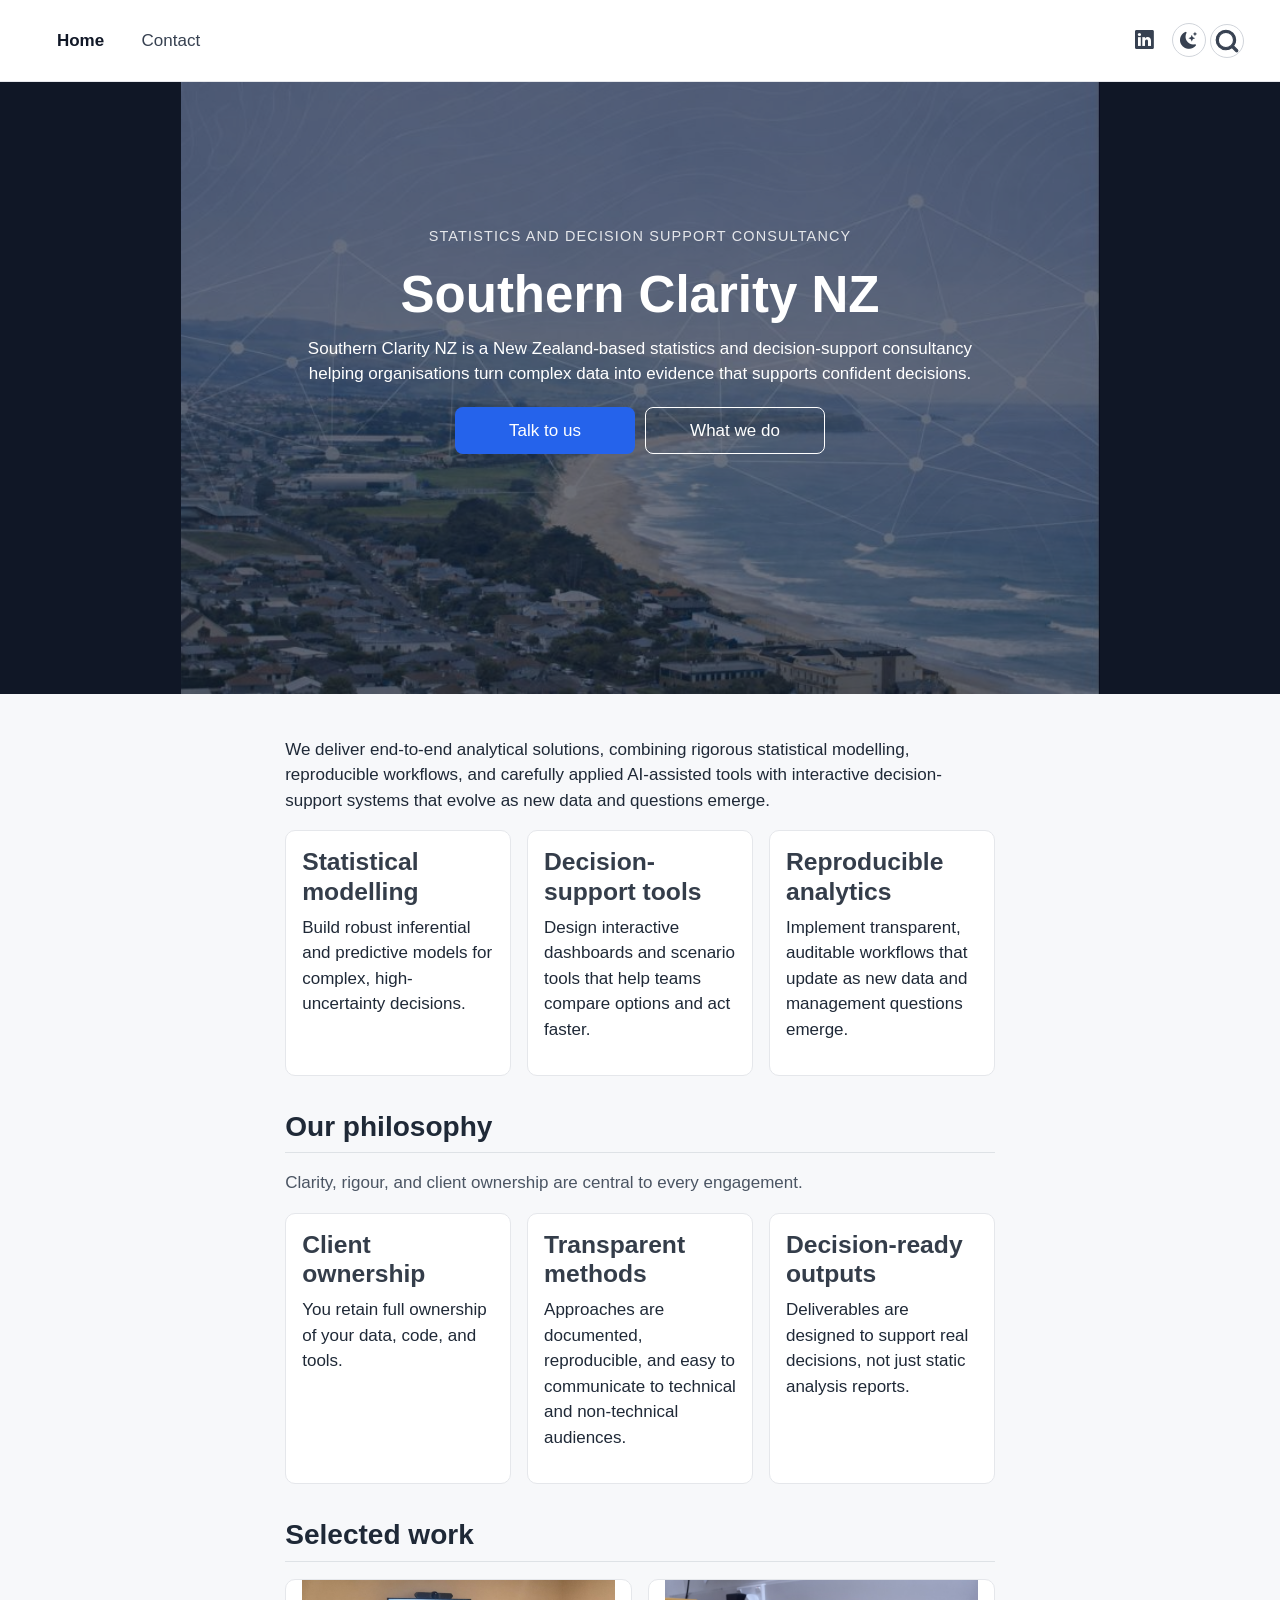
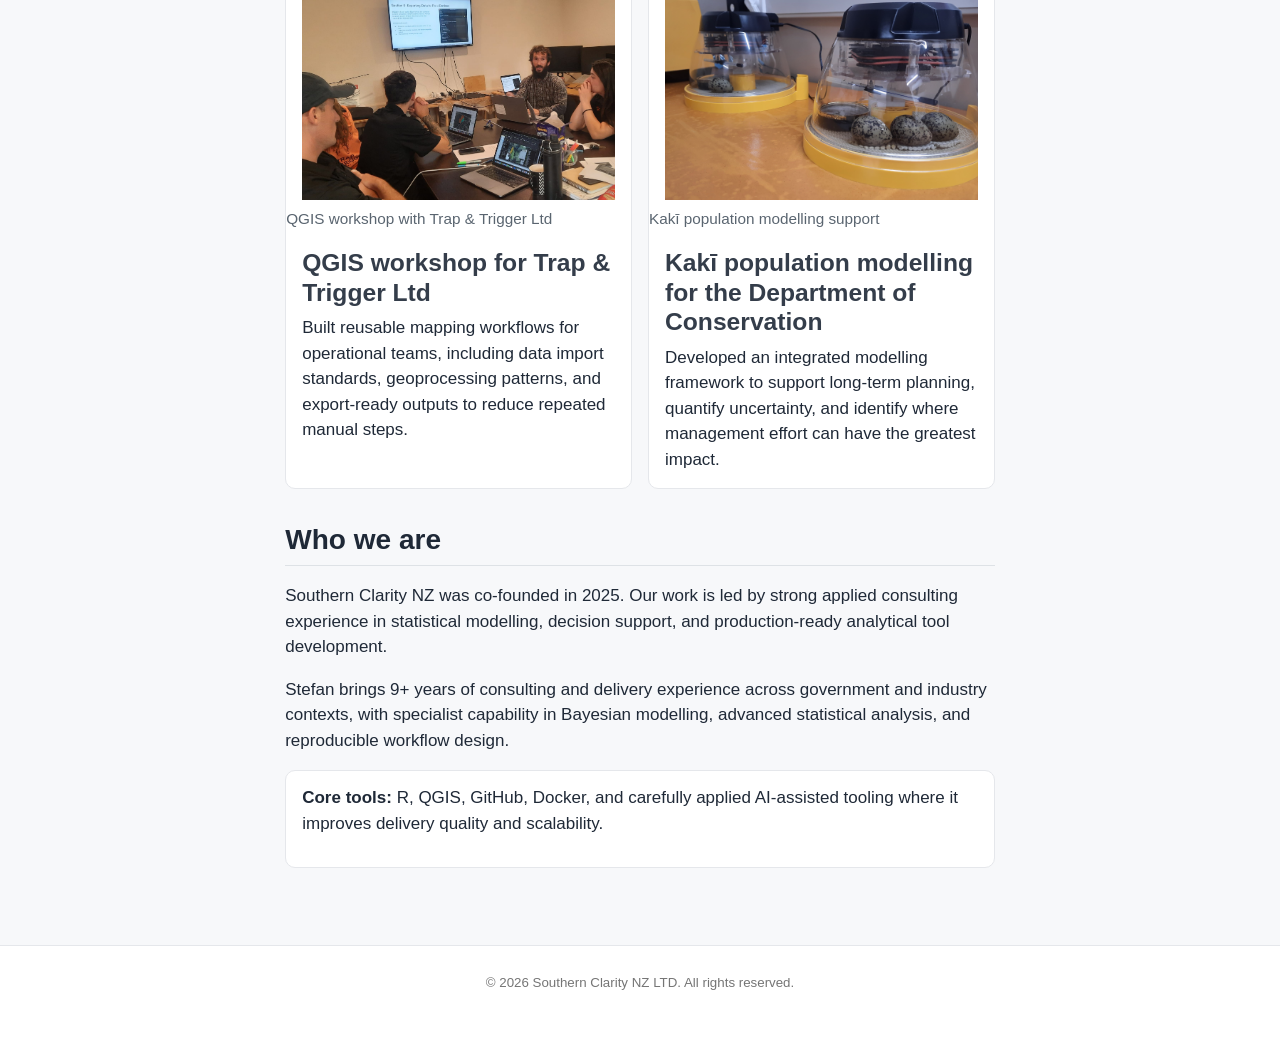
==== commit d933b6a6: "removing github icon" ====
--- a/docs/index.html
+++ b/docs/index.html
@@ -97,12 +97,7 @@
 </ul>
             <ul class="navbar-nav navbar-nav-scroll ms-auto">
   <li class="nav-item compact">
-    <a class="nav-link" href="https://github.com/southernclarity/southernclarity.github.io"> <i class="bi bi-github" role="img" aria-label="GitHub">
-</i> 
-<span class="menu-text"></span></a>
-  </li>  
-  <li class="nav-item compact">
-    <a class="nav-link" href="https://www.linkedin.com/"> <i class="bi bi-linkedin" role="img" aria-label="LinkedIn">
+    <a class="nav-link" href="https://www.linkedin.com/company/southern-clarity-nz"> <i class="bi bi-linkedin" role="img" aria-label="LinkedIn">
 </i> 
 <span class="menu-text"></span></a>
   </li>  
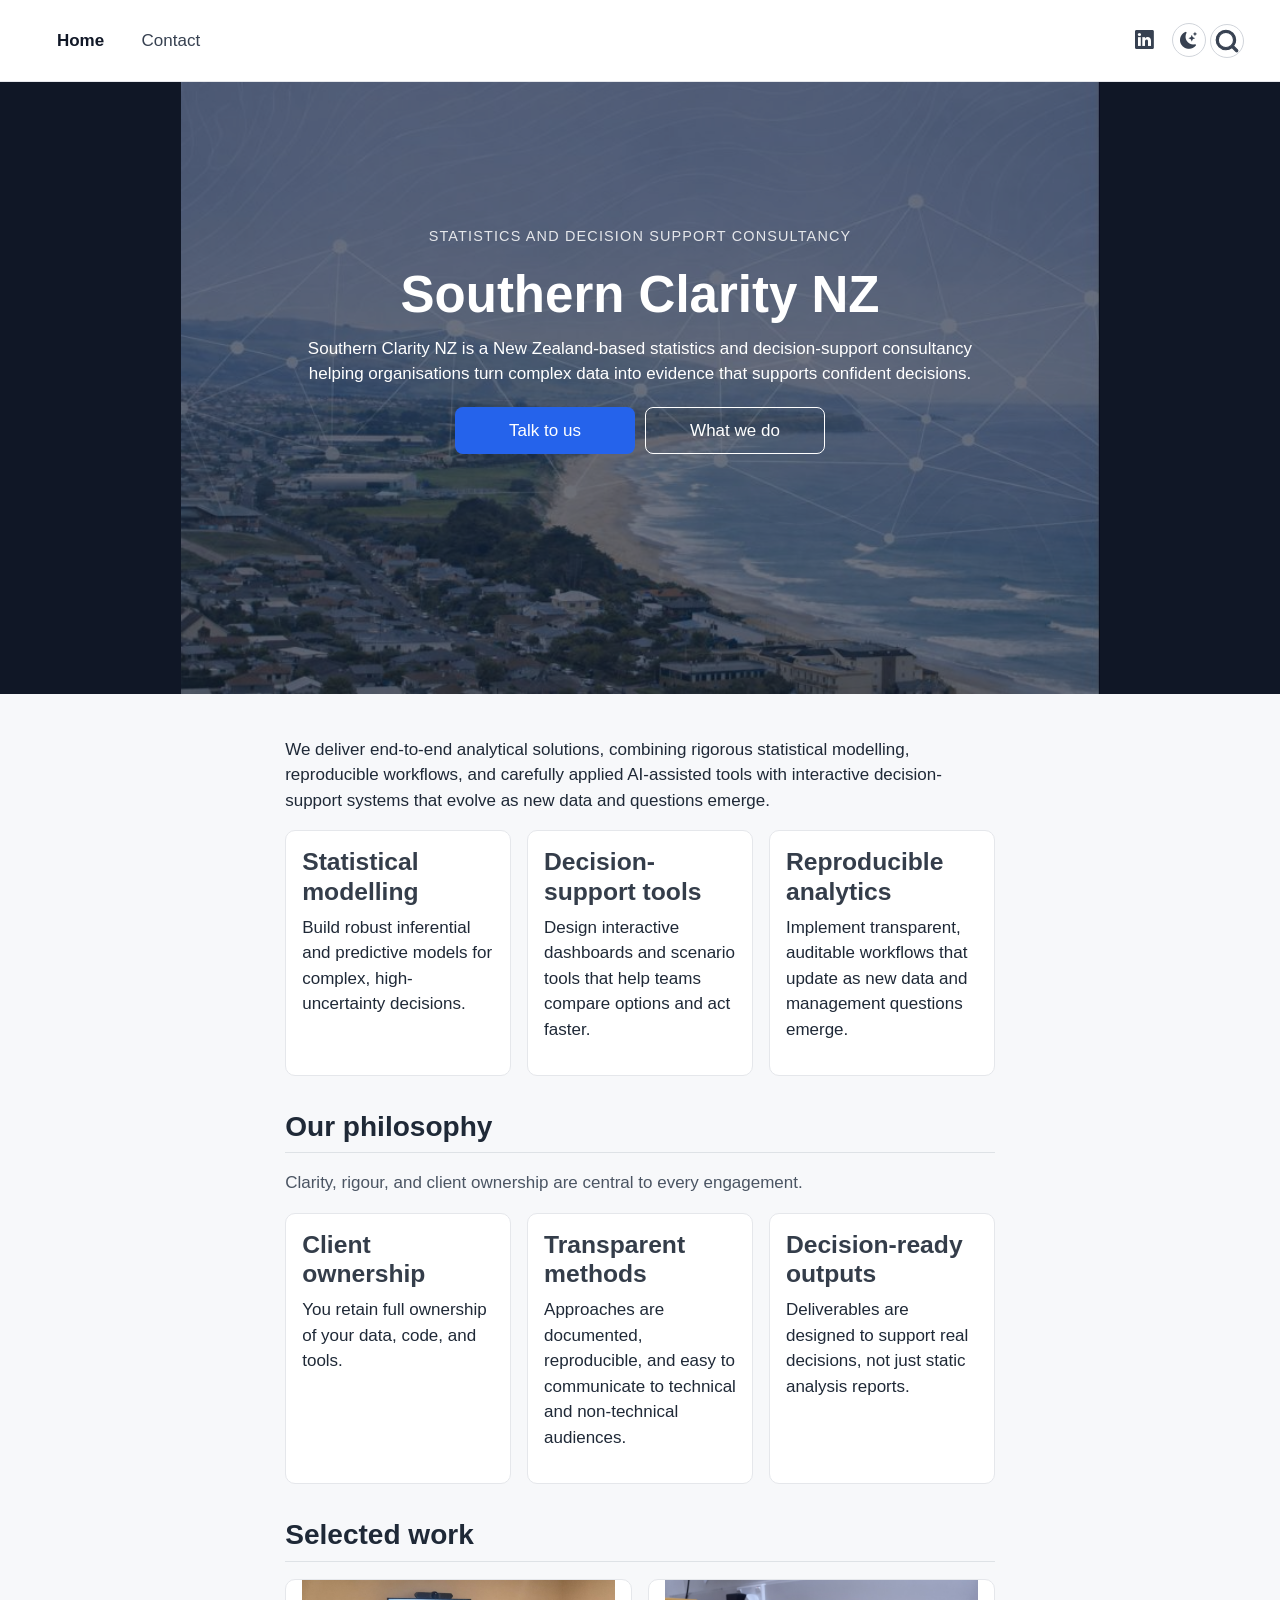
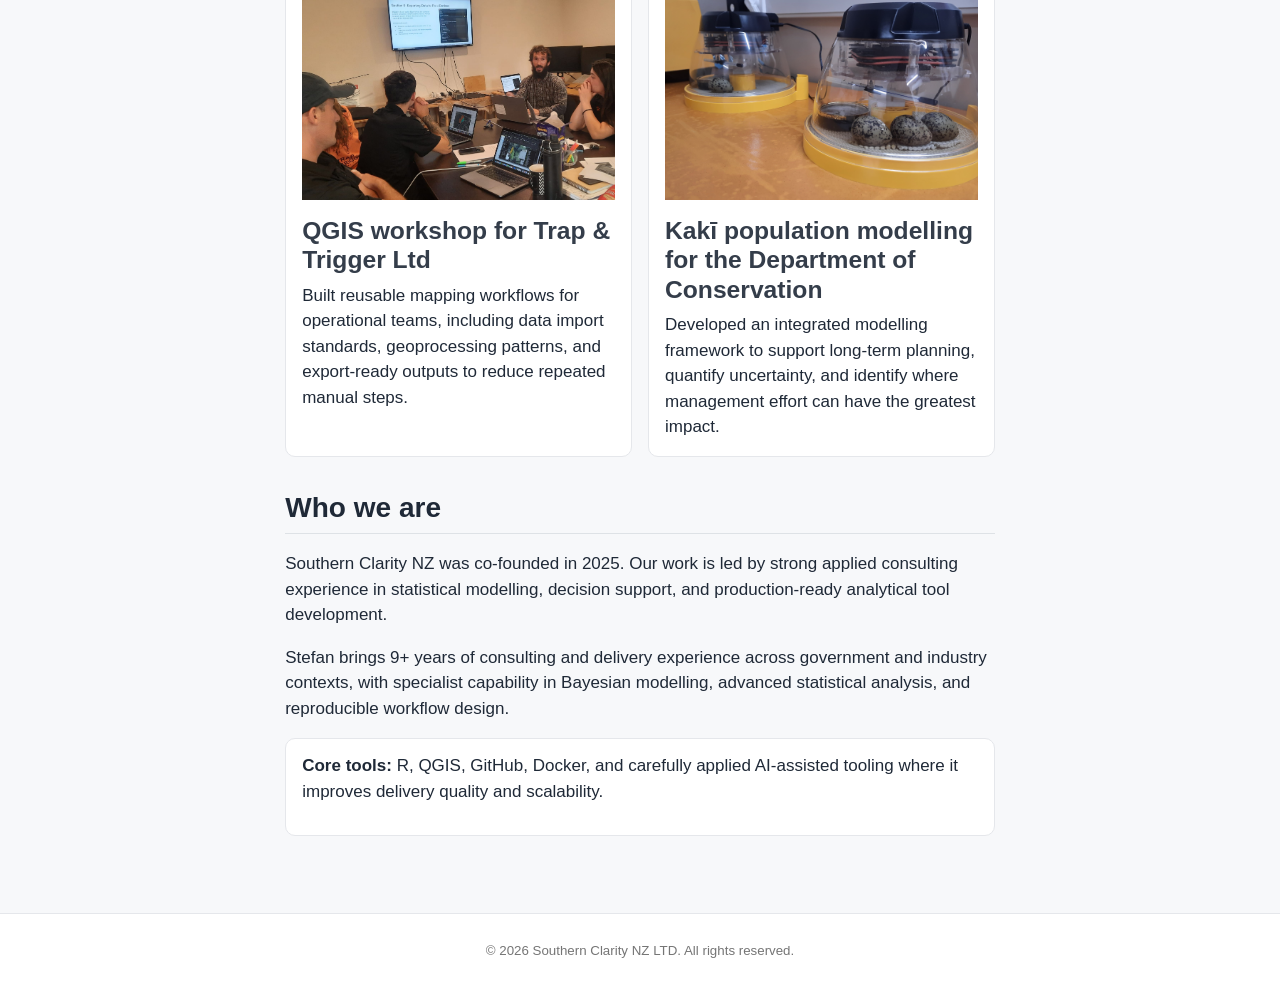
==== commit 938727bd: "Removed captions in selected work" ====
--- a/docs/index.html
+++ b/docs/index.html
@@ -195,24 +195,14 @@
 <h2 class="anchored" data-anchor-id="selected-work">Selected work</h2>
 <div class="case-grid">
 <div class="case-card">
-<div class="quarto-figure quarto-figure-center">
-<figure class="figure">
-<p><img src="images/post_jan_2026_2_qgis_workshop.jpeg" class="case-image img-fluid figure-img"></p>
-<figcaption>QGIS workshop with Trap &amp; Trigger Ltd</figcaption>
-</figure>
-</div>
+<p><img src="images/post_jan_2026_2_qgis_workshop.jpeg" alt="QGIS workshop with Trap and Trigger Ltd" class="case-image"></p>
 <section id="qgis-workshop-for-trap-trigger-ltd" class="level3">
 <h3 class="anchored" data-anchor-id="qgis-workshop-for-trap-trigger-ltd">QGIS workshop for Trap &amp; Trigger Ltd</h3>
 <p>Built reusable mapping workflows for operational teams, including data import standards, geoprocessing patterns, and export-ready outputs to reduce repeated manual steps.</p>
 </section>
 </div>
 <div class="case-card">
-<div class="quarto-figure quarto-figure-center">
-<figure class="figure">
-<p><img src="images/post_jan_2026_1_kaki_1.jpg" class="case-image img-fluid figure-img"></p>
-<figcaption>Kakī population modelling support</figcaption>
-</figure>
-</div>
+<p><img src="images/post_jan_2026_1_kaki_1.jpg" alt="Kaki population modelling support" class="case-image"></p>
 <section id="kakī-population-modelling-for-the-department-of-conservation" class="level3">
 <h3 class="anchored" data-anchor-id="kakī-population-modelling-for-the-department-of-conservation">Kakī population modelling for the Department of Conservation</h3>
 <p>Developed an integrated modelling framework to support long-term planning, quantify uncertainty, and identify where management effort can have the greatest impact.</p>
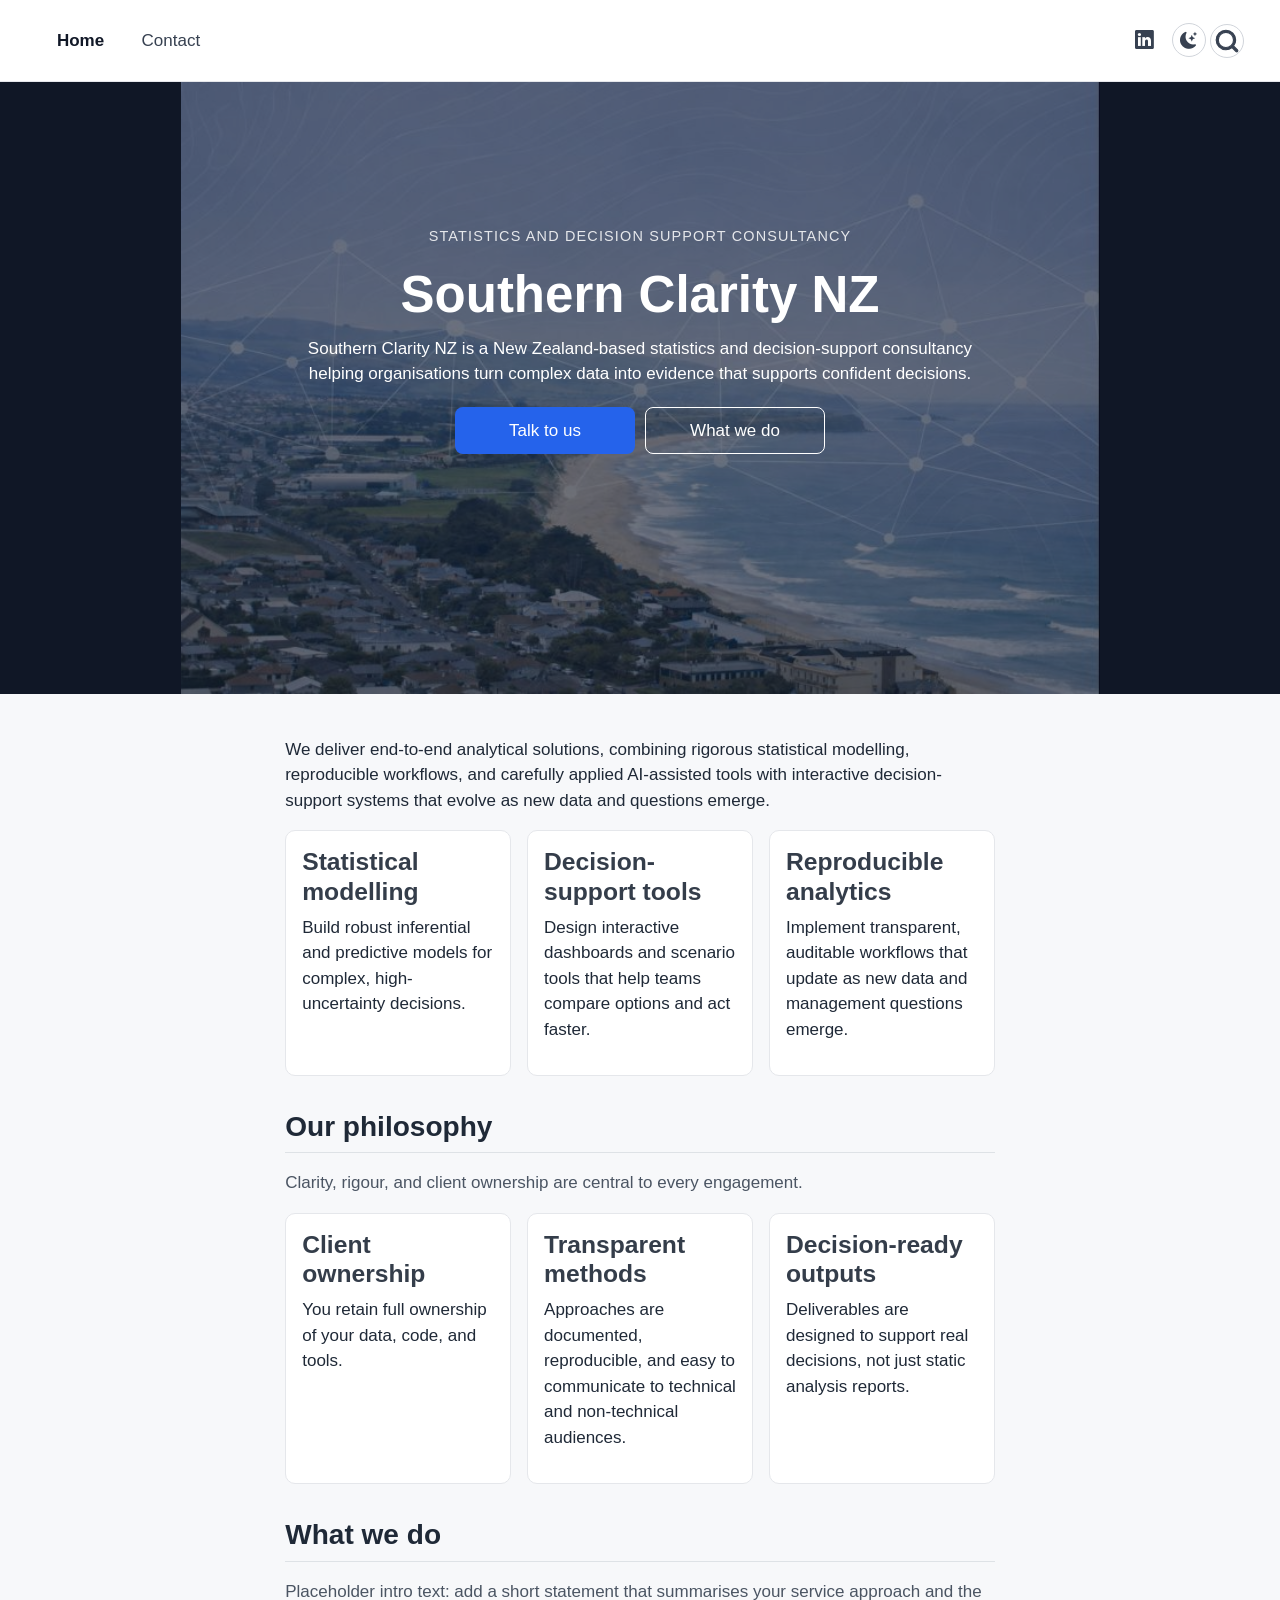
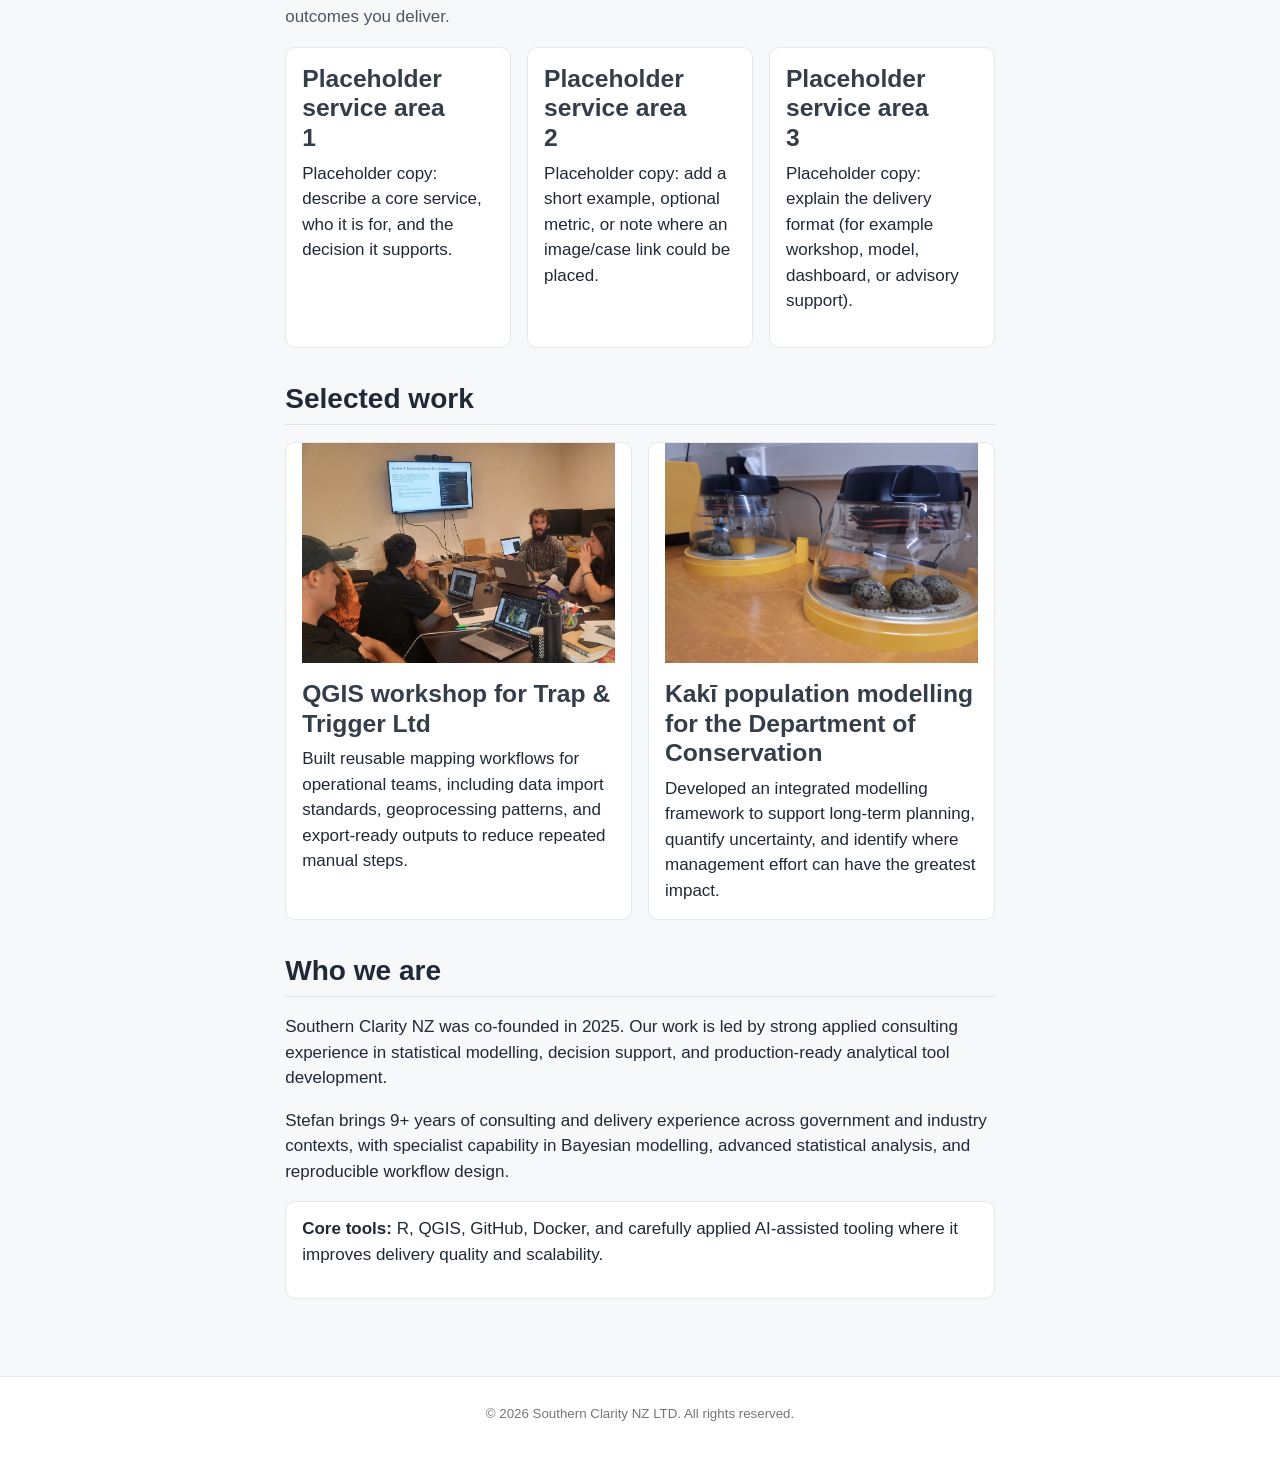
==== commit dd37eb20: "Add another section. Only example text included" ====
--- a/docs/index.html
+++ b/docs/index.html
@@ -187,6 +187,28 @@
 <section id="decision-ready-outputs" class="level3 template-card">
 <h3 class="anchored" data-anchor-id="decision-ready-outputs">Decision-ready outputs</h3>
 <p>Deliverables are designed to support real decisions, not just static analysis reports.</p>
+</section>
+</div>
+</section>
+</section>
+<section id="what-we-do-overview" class="container">
+<section id="what-we-do" class="level2">
+<h2 class="anchored" data-anchor-id="what-we-do">What we do</h2>
+<div class="section-intro">
+<p>Placeholder intro text: add a short statement that summarises your service approach and the outcomes you deliver.</p>
+</div>
+<div class="template-grid">
+<section id="placeholder-service-area-1" class="level3 template-card">
+<h3 class="anchored" data-anchor-id="placeholder-service-area-1">Placeholder service area 1</h3>
+<p>Placeholder copy: describe a core service, who it is for, and the decision it supports.</p>
+</section>
+<section id="placeholder-service-area-2" class="level3 template-card">
+<h3 class="anchored" data-anchor-id="placeholder-service-area-2">Placeholder service area 2</h3>
+<p>Placeholder copy: add a short example, optional metric, or note where an image/case link could be placed.</p>
+</section>
+<section id="placeholder-service-area-3" class="level3 template-card">
+<h3 class="anchored" data-anchor-id="placeholder-service-area-3">Placeholder service area 3</h3>
+<p>Placeholder copy: explain the delivery format (for example workshop, model, dashboard, or advisory support).</p>
 </section>
 </div>
 </section>
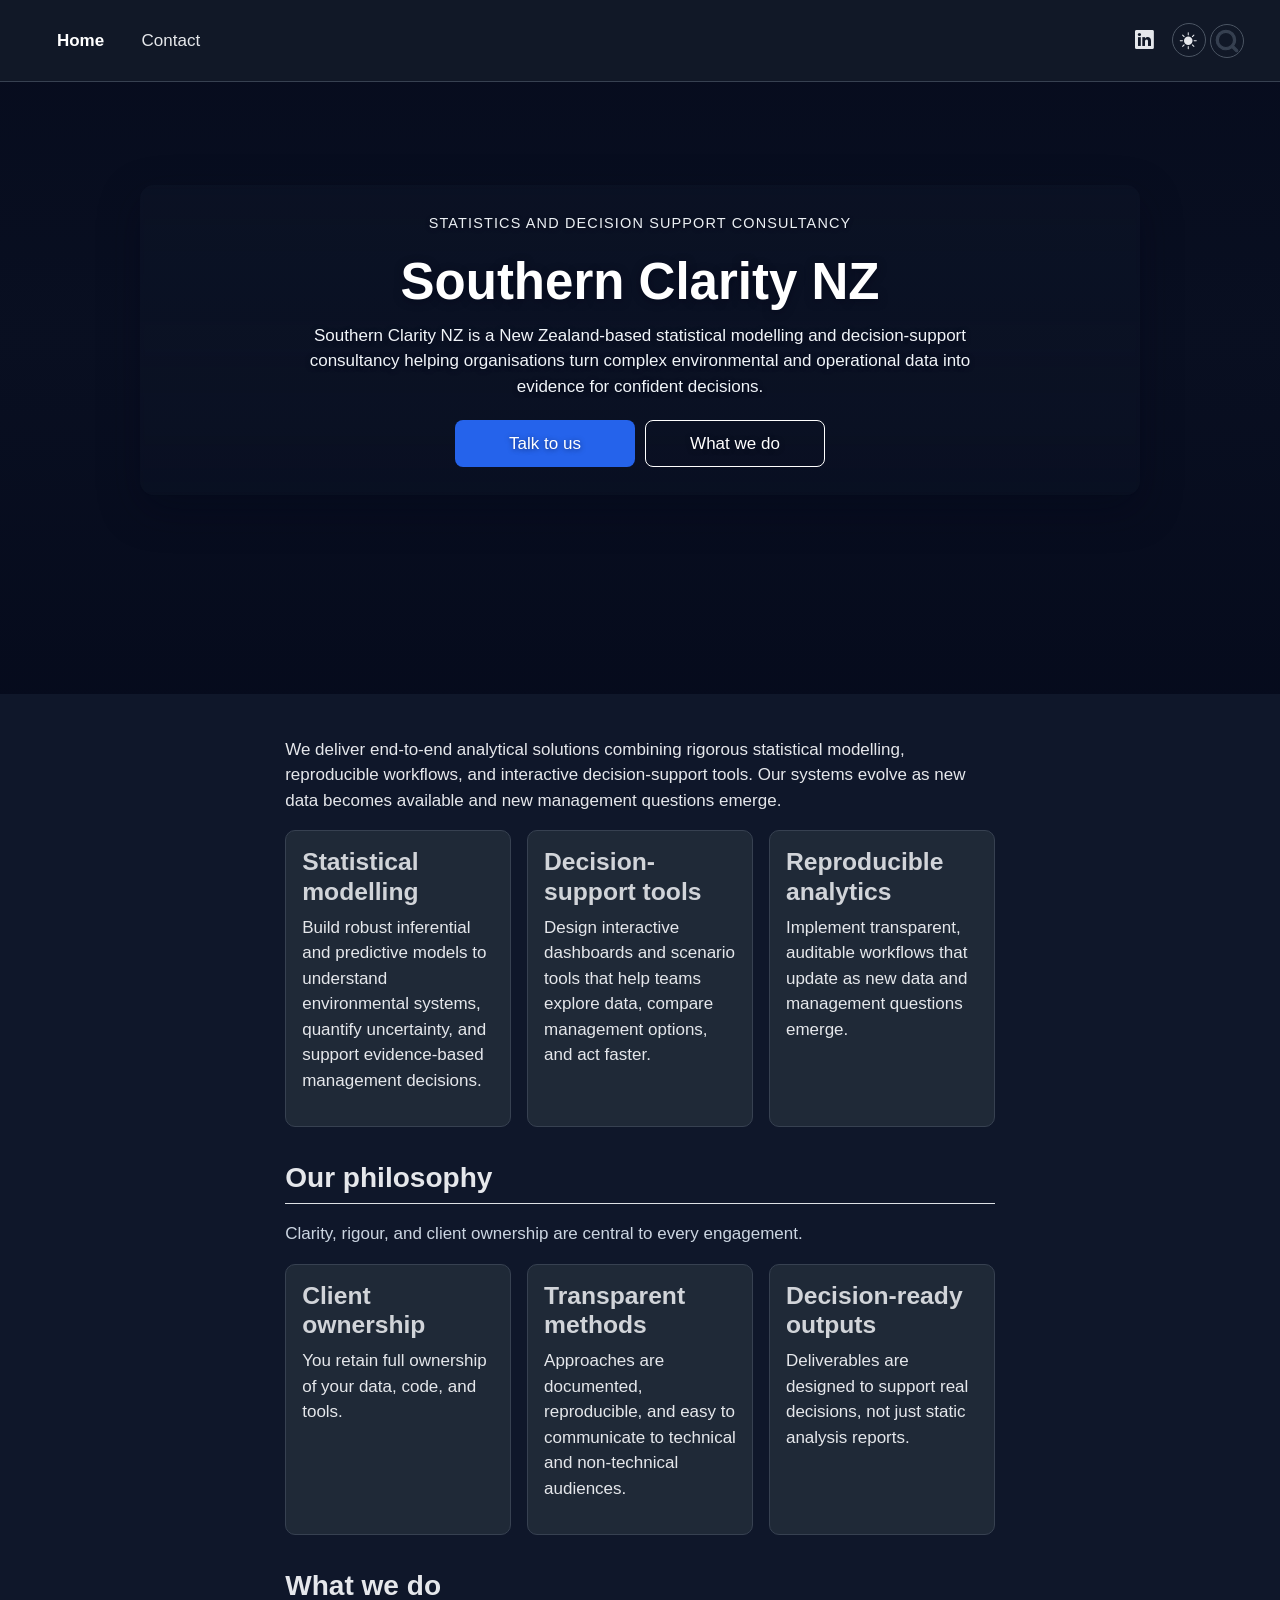
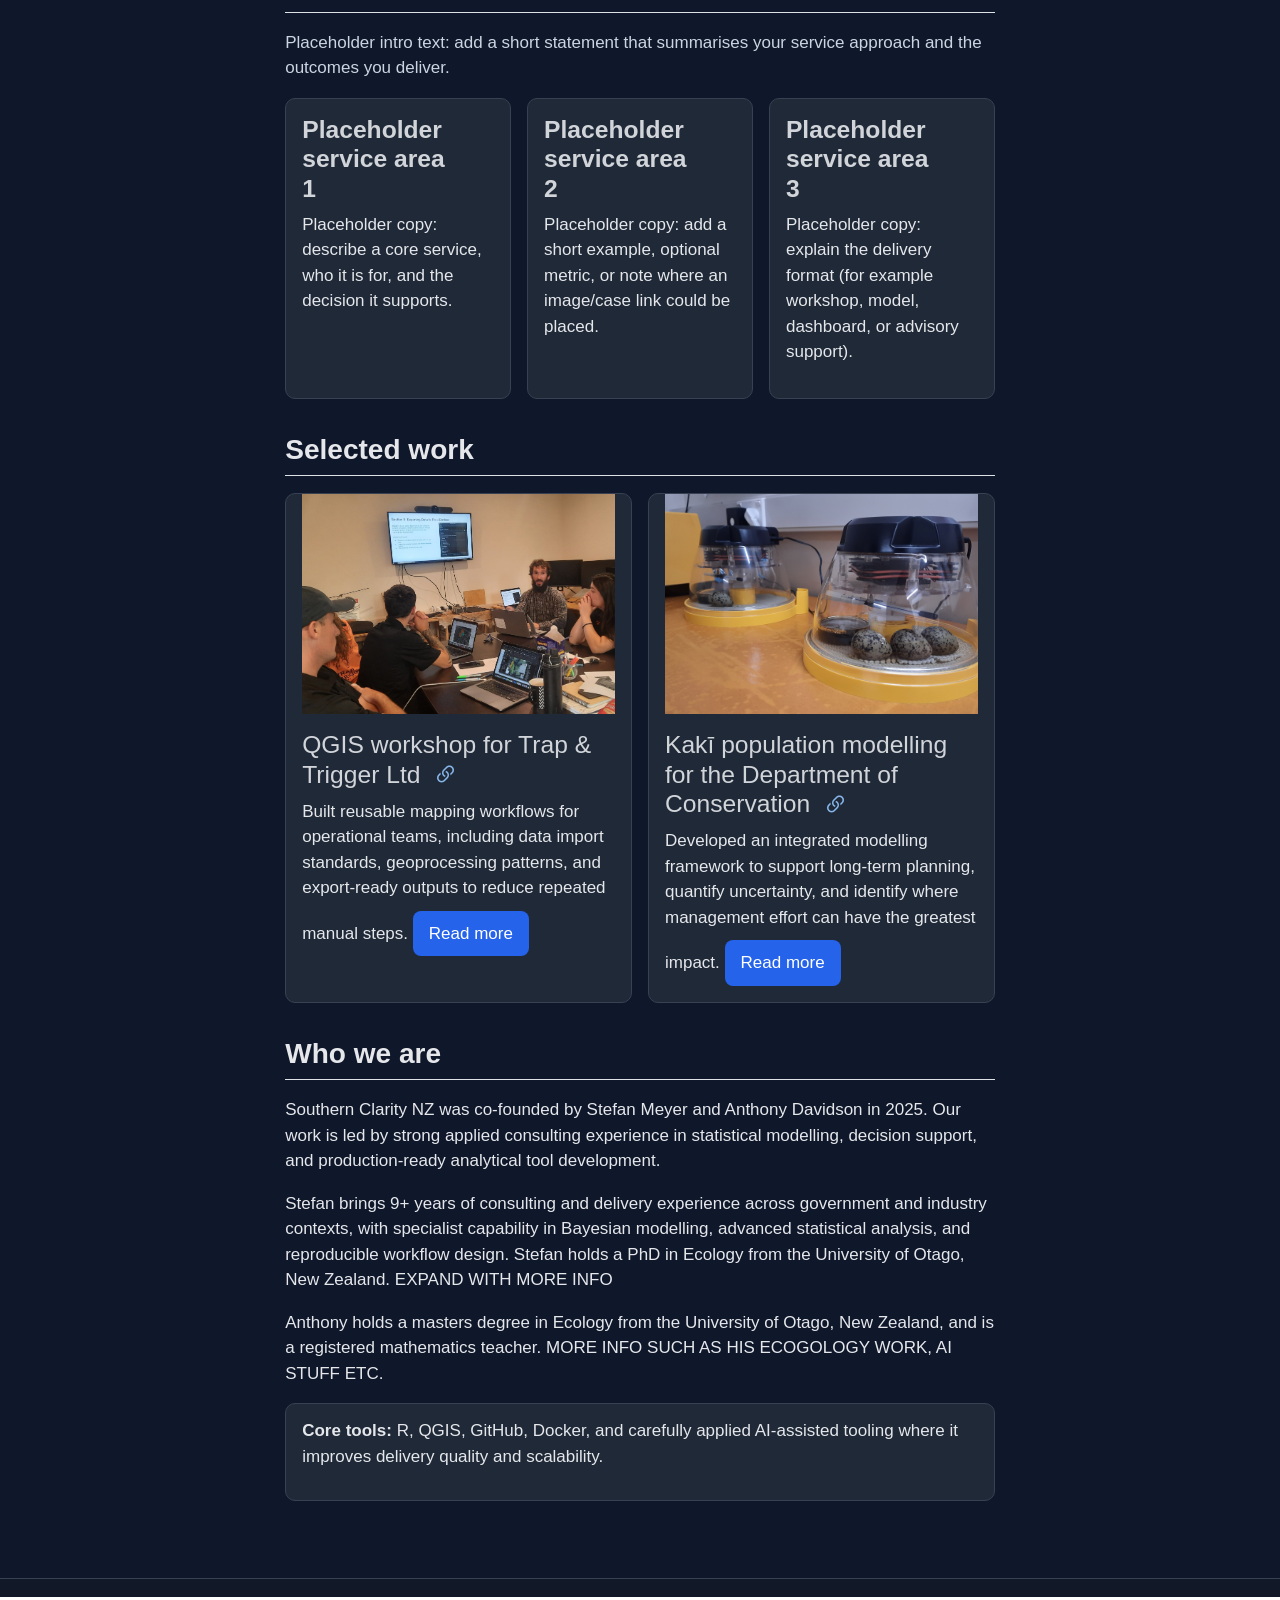
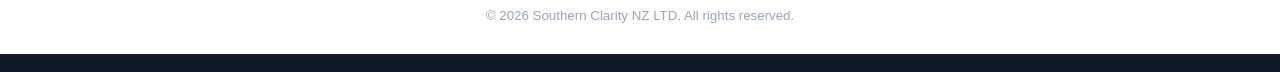
==== commit ff866b60: "Fixed banner width in blog.css Added to bottom: .hero-media {   background-image: url("images/New_ba" ====
--- a/docs/index.html
+++ b/docs/index.html
@@ -2,7 +2,7 @@
 <html xmlns="http://www.w3.org/1999/xhtml" lang="en" xml:lang="en"><head>
 
 <meta charset="utf-8">
-<meta name="generator" content="quarto-1.8.26">
+<meta name="generator" content="quarto-1.6.42">
 
 <meta name="viewport" content="width=device-width, initial-scale=1.0, user-scalable=yes">
 
@@ -31,17 +31,15 @@
 <script src="site_libs/quarto-search/quarto-search.js"></script>
 <meta name="quarto:offset" content="./">
 <link href="./favicon.ico" rel="icon">
-<script src="site_libs/quarto-html/quarto.js" type="module"></script>
-<script src="site_libs/quarto-html/tabsets/tabsets.js" type="module"></script>
-<script src="site_libs/quarto-html/axe/axe-check.js" type="module"></script>
+<script src="site_libs/quarto-html/quarto.js"></script>
 <script src="site_libs/quarto-html/popper.min.js"></script>
 <script src="site_libs/quarto-html/tippy.umd.min.js"></script>
 <script src="site_libs/quarto-html/anchor.min.js"></script>
 <link href="site_libs/quarto-html/tippy.css" rel="stylesheet">
-<link href="site_libs/quarto-html/quarto-syntax-highlighting-587c61ba64f3a5504c4d52d930310e48.css" rel="stylesheet" id="quarto-text-highlighting-styles">
+<link href="site_libs/quarto-html/quarto-syntax-highlighting-2f5df379a58b258e96c21c0638c20c03.css" rel="stylesheet" id="quarto-text-highlighting-styles">
 <script src="site_libs/bootstrap/bootstrap.min.js"></script>
 <link href="site_libs/bootstrap/bootstrap-icons.css" rel="stylesheet">
-<link href="site_libs/bootstrap/bootstrap-1d4f84655f446305ac42a8f1abcf7405.min.css" rel="stylesheet" append-hash="true" id="quarto-bootstrap" data-mode="light">
+<link href="site_libs/bootstrap/bootstrap-79108a0fc1995748cbd19a5b0e3e3e7c.min.css" rel="stylesheet" append-hash="true" id="quarto-bootstrap" data-mode="light">
 <script id="quarto-search-options" type="application/json">{
   "location": "navbar",
   "copy-button": false,
@@ -74,7 +72,7 @@
 <link rel="stylesheet" href="blog.css">
 </head>
 
-<body class="nav-fixed landing-page fullcontent quarto-light">
+<body class="nav-fixed landing-page fullcontent">
 
 <div id="quarto-search-results"></div>
   <header id="quarto-header" class="headroom fixed-top">
@@ -136,13 +134,16 @@
 
 
 <div class="hero">
+<div class="hero-media" aria-hidden="true">
+<p><img src="images/New_banner_image-1200.jpg" srcset="images/New_banner_image-768.jpg 768w, images/New_banner_image-1200.jpg 1200w, images/New_banner_image-1536.jpg 1536w" sizes="(max-width: 1087px) 92vw, 1000px" alt="" class="hero-banner" fetchpriority="high" decoding="async"></p>
+</div>
 <div class="container">
 <div class="eyebrow">
 <p>Statistics and decision support consultancy</p>
 </div>
 <section id="southern-clarity-nz" class="level1">
 <h1>Southern Clarity NZ</h1>
-<p>Southern Clarity NZ is a New Zealand-based statistics and decision-support consultancy helping organisations turn complex data into evidence that supports confident decisions.</p>
+<p>Southern Clarity NZ is a New Zealand-based statistical modelling and decision-support consultancy helping organisations turn complex environmental and operational data into evidence for confident decisions.</p>
 <div class="hero-actions">
 <p><a href="./contact.html" class="button">Talk to us</a> <a href="#what-we-do" class="button button-secondary">What we do</a></p>
 </div>
@@ -153,15 +154,15 @@
 <div class="section-heading-spacer" aria-hidden="true">
 
 </div>
-<p>We deliver end-to-end analytical solutions, combining rigorous statistical modelling, reproducible workflows, and carefully applied AI-assisted tools with interactive decision-support systems that evolve as new data and questions emerge.</p>
+<p>We deliver end-to-end analytical solutions combining rigorous statistical modelling, reproducible workflows, and interactive decision-support tools. Our systems evolve as new data becomes available and new management questions emerge.</p>
 <div class="template-grid">
 <section id="statistical-modelling" class="level3 template-card">
 <h3 class="anchored" data-anchor-id="statistical-modelling">Statistical modelling</h3>
-<p>Build robust inferential and predictive models for complex, high-uncertainty decisions.</p>
+<p>Build robust inferential and predictive models to understand environmental systems, quantify uncertainty, and support evidence-based management decisions.</p>
 </section>
 <section id="decision-support-tools" class="level3 template-card">
 <h3 class="anchored" data-anchor-id="decision-support-tools">Decision-support tools</h3>
-<p>Design interactive dashboards and scenario tools that help teams compare options and act faster.</p>
+<p>Design interactive dashboards and scenario tools that help teams explore data, compare management options, and act faster.</p>
 </section>
 <section id="reproducible-analytics" class="level3 template-card">
 <h3 class="anchored" data-anchor-id="reproducible-analytics">Reproducible analytics</h3>
@@ -219,23 +220,24 @@
 <div class="case-card">
 <p><img src="images/post_jan_2026_2_qgis_workshop.jpeg" alt="QGIS workshop with Trap and Trigger Ltd" class="case-image"></p>
 <section id="qgis-workshop-for-trap-trigger-ltd" class="level3">
-<h3 class="anchored" data-anchor-id="qgis-workshop-for-trap-trigger-ltd">QGIS workshop for Trap &amp; Trigger Ltd</h3>
-<p>Built reusable mapping workflows for operational teams, including data import standards, geoprocessing patterns, and export-ready outputs to reduce repeated manual steps.</p>
+<h3 class="anchored" data-anchor-id="qgis-workshop-for-trap-trigger-ltd"><a href="https://www.linkedin.com/posts/southern-clarity-nz_in-a-recent-hands-on-qgis-workshop-with-the-activity-7421274186452467712-lDe5?utm_source=share&amp;utm_medium=member_desktop&amp;rcm=ACoAAEX2XBgBSKZE8R4cwRq-NoJ4vNfwr0Y45YI" class="case-title-link">QGIS workshop for Trap &amp; Trigger Ltd</a> <a href="https://www.linkedin.com/posts/southern-clarity-nz_in-a-recent-hands-on-qgis-workshop-with-the-activity-7421274186452467712-lDe5?utm_source=share&amp;utm_medium=member_desktop&amp;rcm=ACoAAEX2XBgBSKZE8R4cwRq-NoJ4vNfwr0Y45YI" class="case-title-icon" target="_blank" rel="noopener noreferrer" aria-label="Open LinkedIn post"><i class="bi bi-link-45deg" aria-hidden="true"></i></a></h3>
+<p>Built reusable mapping workflows for operational teams, including data import standards, geoprocessing patterns, and export-ready outputs to reduce repeated manual steps. <a href="https://www.linkedin.com/posts/southern-clarity-nz_in-a-recent-hands-on-qgis-workshop-with-the-activity-7421274186452467712-lDe5?utm_source=share&amp;utm_medium=member_desktop&amp;rcm=ACoAAEX2XBgBSKZE8R4cwRq-NoJ4vNfwr0Y45YI" class="button case-read-more" target="_blank" rel="noopener noreferrer">Read more</a></p>
 </section>
 </div>
 <div class="case-card">
 <p><img src="images/post_jan_2026_1_kaki_1.jpg" alt="Kaki population modelling support" class="case-image"></p>
 <section id="kakī-population-modelling-for-the-department-of-conservation" class="level3">
-<h3 class="anchored" data-anchor-id="kakī-population-modelling-for-the-department-of-conservation">Kakī population modelling for the Department of Conservation</h3>
-<p>Developed an integrated modelling framework to support long-term planning, quantify uncertainty, and identify where management effort can have the greatest impact.</p>
+<h3 class="anchored" data-anchor-id="kakī-population-modelling-for-the-department-of-conservation"><a href="https://www.linkedin.com/posts/southern-clarity-nz_stefan-recently-had-the-opportunity-to-visit-activity-7418724129924685824-IL-B?utm_source=share&amp;utm_medium=member_desktop&amp;rcm=ACoAAEX2XBgBSKZE8R4cwRq-NoJ4vNfwr0Y45YI" class="case-title-link">Kakī population modelling for the Department of Conservation</a> <a href="https://www.linkedin.com/posts/southern-clarity-nz_stefan-recently-had-the-opportunity-to-visit-activity-7418724129924685824-IL-B?utm_source=share&amp;utm_medium=member_desktop&amp;rcm=ACoAAEX2XBgBSKZE8R4cwRq-NoJ4vNfwr0Y45YI" class="case-title-icon" target="_blank" rel="noopener noreferrer" aria-label="Open LinkedIn post"><i class="bi bi-link-45deg" aria-hidden="true"></i></a></h3>
+<p>Developed an integrated modelling framework to support long-term planning, quantify uncertainty, and identify where management effort can have the greatest impact. <a href="https://www.linkedin.com/posts/southern-clarity-nz_stefan-recently-had-the-opportunity-to-visit-activity-7418724129924685824-IL-B?utm_source=share&amp;utm_medium=member_desktop&amp;rcm=ACoAAEX2XBgBSKZE8R4cwRq-NoJ4vNfwr0Y45YI" class="button case-read-more" target="_blank" rel="noopener noreferrer">Read more</a></p>
 </section>
 </div>
 </div>
 </section>
 <section id="who-we-are" class="level2 container">
 <h2 class="anchored" data-anchor-id="who-we-are">Who we are</h2>
-<p>Southern Clarity NZ was co-founded in 2025. Our work is led by strong applied consulting experience in statistical modelling, decision support, and production-ready analytical tool development.</p>
-<p>Stefan brings 9+ years of consulting and delivery experience across government and industry contexts, with specialist capability in Bayesian modelling, advanced statistical analysis, and reproducible workflow design.</p>
+<p>Southern Clarity NZ was co-founded by Stefan Meyer and Anthony Davidson in 2025. Our work is led by strong applied consulting experience in statistical modelling, decision support, and production-ready analytical tool development.</p>
+<p>Stefan brings 9+ years of consulting and delivery experience across government and industry contexts, with specialist capability in Bayesian modelling, advanced statistical analysis, and reproducible workflow design. Stefan holds a PhD in Ecology from the University of Otago, New Zealand. EXPAND WITH MORE INFO</p>
+<p>Anthony holds a masters degree in Ecology from the University of Otago, New Zealand, and is a registered mathematics teacher. MORE INFO SUCH AS HIS ECOGOLOGY WORK, AI STUFF ETC.</p>
 <div class="tool-list">
 <p><strong>Core tools:</strong> R, QGIS, GitHub, Docker, and carefully applied AI-assisted tooling where it improves delivery quality and scalability.</p>
 </div>
@@ -245,439 +247,334 @@
 
 </main> <!-- /main -->
 <script>
-
 (function () {
-
   const storageKey = "southern-clarity-theme";
-
   const toggleItemId = "theme-toggle-item";
-
   const toggleLinkId = "theme-toggle-link";
 
-
-
   function ensureToggle() {
-
     const rightNav = document.querySelector(".navbar .navbar-nav.ms-auto");
-
     if (!rightNav) return null;
 
-
-
     let toggleItem = document.getElementById(toggleItemId);
-
     if (!toggleItem) {
-
       toggleItem = document.createElement("li");
-
       toggleItem.id = toggleItemId;
-
       toggleItem.className = "nav-item compact";
-
       toggleItem.innerHTML = '<a id="' + toggleLinkId + '" class="nav-link theme-toggle-link" href="#" role="button" tabindex="0" aria-label="Toggle theme" title="Toggle theme"><i class="bi bi-moon-stars-fill" aria-hidden="true"></i></a>';
-
       rightNav.appendChild(toggleItem);
-
-    }
-
-
+    }
 
     return document.getElementById(toggleLinkId);
-
-  }
-
-
+  }
 
   function applyTheme(theme) {
-
     const isDark = theme === "dark";
-
     document.body.classList.toggle("theme-dark", isDark);
-
     document.body.classList.toggle("quarto-dark", isDark);
-
     document.body.classList.toggle("quarto-light", !isDark);
 
-
-
     const bootstrapStylesheet = document.getElementById("quarto-bootstrap");
-
     if (bootstrapStylesheet) {
-
       bootstrapStylesheet.setAttribute("data-mode", isDark ? "dark" : "light");
-
-    }
-
-
+    }
 
     const navbar = document.querySelector(".navbar");
-
     if (navbar) {
-
       navbar.setAttribute("data-bs-theme", isDark ? "dark" : "light");
-
-    }
-
-
+    }
 
     const footer = document.querySelector(".footer");
-
     if (footer) {
-
       footer.setAttribute("data-bs-theme", isDark ? "dark" : "light");
-
-    }
-
-
+    }
 
     const themeLink = ensureToggle();
-
     if (themeLink) {
-
       themeLink.setAttribute("aria-pressed", isDark ? "true" : "false");
-
       themeLink.setAttribute("aria-label", isDark ? "Switch to light mode" : "Switch to dark mode");
-
       themeLink.setAttribute("title", isDark ? "Switch to light mode" : "Switch to dark mode");
-
       const icon = themeLink.querySelector("i");
-
       if (icon) {
-
         icon.className = isDark ? "bi bi-sun-fill" : "bi bi-moon-stars-fill";
-
-      }
-
-    }
-
-  }
-
-
+      }
+    }
+  }
 
   function getInitialTheme() {
-
     const saved = localStorage.getItem(storageKey);
-
     if (saved === "light" || saved === "dark") return saved;
-
-    return window.matchMedia("(prefers-color-scheme: dark)").matches ? "dark" : "light";
-
-  }
-
-
+    return "dark";
+  }
 
   function initToggle() {
-
     const themeToggle = ensureToggle();
-
     if (!themeToggle) return;
 
-
-
     if (themeToggle.dataset.initialized === "true") return;
-
     themeToggle.dataset.initialized = "true";
 
-
-
     themeToggle.addEventListener("click", function (event) {
-
       event.preventDefault();
-
       event.stopPropagation();
-
       const nextTheme = document.body.classList.contains("theme-dark") ? "light" : "dark";
-
       localStorage.setItem(storageKey, nextTheme);
-
       applyTheme(nextTheme);
-
     });
 
-
-
     themeToggle.addEventListener("keydown", function (event) {
-
       if (event.key !== "Enter" && event.key !== " ") return;
-
       event.preventDefault();
-
       const nextTheme = document.body.classList.contains("theme-dark") ? "light" : "dark";
-
       localStorage.setItem(storageKey, nextTheme);
-
       applyTheme(nextTheme);
-
     });
-
-  }
-
-
+  }
 
   function bootThemeToggle() {
-
     ensureToggle();
-
     applyTheme(getInitialTheme());
-
     initToggle();
-
-  }
-
-
+  }
 
   if (document.readyState === "loading") {
-
     document.addEventListener("DOMContentLoaded", bootThemeToggle);
-
   } else {
-
     bootThemeToggle();
-
-  }
-
+  }
 })();
-
 </script>
-
 <script id="quarto-html-after-body" type="application/javascript">
-  window.document.addEventListener("DOMContentLoaded", function (event) {
-    const icon = "";
-    const anchorJS = new window.AnchorJS();
-    anchorJS.options = {
-      placement: 'right',
-      icon: icon
-    };
-    anchorJS.add('.anchored');
-    const isCodeAnnotation = (el) => {
-      for (const clz of el.classList) {
-        if (clz.startsWith('code-annotation-')) {                     
-          return true;
-        }
-      }
-      return false;
-    }
-    const onCopySuccess = function(e) {
-      // button target
-      const button = e.trigger;
-      // don't keep focus
-      button.blur();
-      // flash "checked"
-      button.classList.add('code-copy-button-checked');
-      var currentTitle = button.getAttribute("title");
-      button.setAttribute("title", "Copied!");
-      let tooltip;
-      if (window.bootstrap) {
-        button.setAttribute("data-bs-toggle", "tooltip");
-        button.setAttribute("data-bs-placement", "left");
-        button.setAttribute("data-bs-title", "Copied!");
-        tooltip = new bootstrap.Tooltip(button, 
-          { trigger: "manual", 
-            customClass: "code-copy-button-tooltip",
-            offset: [0, -8]});
-        tooltip.show();    
-      }
-      setTimeout(function() {
-        if (tooltip) {
-          tooltip.hide();
-          button.removeAttribute("data-bs-title");
-          button.removeAttribute("data-bs-toggle");
-          button.removeAttribute("data-bs-placement");
-        }
-        button.setAttribute("title", currentTitle);
-        button.classList.remove('code-copy-button-checked');
-      }, 1000);
-      // clear code selection
-      e.clearSelection();
-    }
-    const getTextToCopy = function(trigger) {
-      const outerScaffold = trigger.parentElement.cloneNode(true);
-      const codeEl = outerScaffold.querySelector('code');
+window.document.addEventListener("DOMContentLoaded", function (event) {
+  const toggleBodyColorMode = (bsSheetEl) => {
+    const mode = bsSheetEl.getAttribute("data-mode");
+    const bodyEl = window.document.querySelector("body");
+    if (mode === "dark") {
+      bodyEl.classList.add("quarto-dark");
+      bodyEl.classList.remove("quarto-light");
+    } else {
+      bodyEl.classList.add("quarto-light");
+      bodyEl.classList.remove("quarto-dark");
+    }
+  }
+  const toggleBodyColorPrimary = () => {
+    const bsSheetEl = window.document.querySelector("link#quarto-bootstrap");
+    if (bsSheetEl) {
+      toggleBodyColorMode(bsSheetEl);
+    }
+  }
+  toggleBodyColorPrimary();  
+  const icon = "";
+  const anchorJS = new window.AnchorJS();
+  anchorJS.options = {
+    placement: 'right',
+    icon: icon
+  };
+  anchorJS.add('.anchored');
+  const isCodeAnnotation = (el) => {
+    for (const clz of el.classList) {
+      if (clz.startsWith('code-annotation-')) {                     
+        return true;
+      }
+    }
+    return false;
+  }
+  const onCopySuccess = function(e) {
+    // button target
+    const button = e.trigger;
+    // don't keep focus
+    button.blur();
+    // flash "checked"
+    button.classList.add('code-copy-button-checked');
+    var currentTitle = button.getAttribute("title");
+    button.setAttribute("title", "Copied!");
+    let tooltip;
+    if (window.bootstrap) {
+      button.setAttribute("data-bs-toggle", "tooltip");
+      button.setAttribute("data-bs-placement", "left");
+      button.setAttribute("data-bs-title", "Copied!");
+      tooltip = new bootstrap.Tooltip(button, 
+        { trigger: "manual", 
+          customClass: "code-copy-button-tooltip",
+          offset: [0, -8]});
+      tooltip.show();    
+    }
+    setTimeout(function() {
+      if (tooltip) {
+        tooltip.hide();
+        button.removeAttribute("data-bs-title");
+        button.removeAttribute("data-bs-toggle");
+        button.removeAttribute("data-bs-placement");
+      }
+      button.setAttribute("title", currentTitle);
+      button.classList.remove('code-copy-button-checked');
+    }, 1000);
+    // clear code selection
+    e.clearSelection();
+  }
+  const getTextToCopy = function(trigger) {
+      const codeEl = trigger.previousElementSibling.cloneNode(true);
       for (const childEl of codeEl.children) {
         if (isCodeAnnotation(childEl)) {
           childEl.remove();
         }
       }
       return codeEl.innerText;
-    }
-    const clipboard = new window.ClipboardJS('.code-copy-button:not([data-in-quarto-modal])', {
-      text: getTextToCopy
+  }
+  const clipboard = new window.ClipboardJS('.code-copy-button:not([data-in-quarto-modal])', {
+    text: getTextToCopy
+  });
+  clipboard.on('success', onCopySuccess);
+  if (window.document.getElementById('quarto-embedded-source-code-modal')) {
+    const clipboardModal = new window.ClipboardJS('.code-copy-button[data-in-quarto-modal]', {
+      text: getTextToCopy,
+      container: window.document.getElementById('quarto-embedded-source-code-modal')
     });
-    clipboard.on('success', onCopySuccess);
-    if (window.document.getElementById('quarto-embedded-source-code-modal')) {
-      const clipboardModal = new window.ClipboardJS('.code-copy-button[data-in-quarto-modal]', {
-        text: getTextToCopy,
-        container: window.document.getElementById('quarto-embedded-source-code-modal')
-      });
-      clipboardModal.on('success', onCopySuccess);
-    }
-      var localhostRegex = new RegExp(/^(?:http|https):\/\/localhost\:?[0-9]*\//);
-      var mailtoRegex = new RegExp(/^mailto:/);
-        var filterRegex = new RegExp('/' + window.location.host + '/');
-      var isInternal = (href) => {
-          return filterRegex.test(href) || localhostRegex.test(href) || mailtoRegex.test(href);
-      }
-      // Inspect non-navigation links and adorn them if external
-     var links = window.document.querySelectorAll('a[href]:not(.nav-link):not(.navbar-brand):not(.toc-action):not(.sidebar-link):not(.sidebar-item-toggle):not(.pagination-link):not(.no-external):not([aria-hidden]):not(.dropdown-item):not(.quarto-navigation-tool):not(.about-link)');
-      for (var i=0; i<links.length; i++) {
-        const link = links[i];
-        if (!isInternal(link.href)) {
-          // undo the damage that might have been done by quarto-nav.js in the case of
-          // links that we want to consider external
-          if (link.dataset.originalHref !== undefined) {
-            link.href = link.dataset.originalHref;
+    clipboardModal.on('success', onCopySuccess);
+  }
+    var localhostRegex = new RegExp(/^(?:http|https):\/\/localhost\:?[0-9]*\//);
+    var mailtoRegex = new RegExp(/^mailto:/);
+      var filterRegex = new RegExp('/' + window.location.host + '/');
+    var isInternal = (href) => {
+        return filterRegex.test(href) || localhostRegex.test(href) || mailtoRegex.test(href);
+    }
+    // Inspect non-navigation links and adorn them if external
+ 	var links = window.document.querySelectorAll('a[href]:not(.nav-link):not(.navbar-brand):not(.toc-action):not(.sidebar-link):not(.sidebar-item-toggle):not(.pagination-link):not(.no-external):not([aria-hidden]):not(.dropdown-item):not(.quarto-navigation-tool):not(.about-link)');
+    for (var i=0; i<links.length; i++) {
+      const link = links[i];
+      if (!isInternal(link.href)) {
+        // undo the damage that might have been done by quarto-nav.js in the case of
+        // links that we want to consider external
+        if (link.dataset.originalHref !== undefined) {
+          link.href = link.dataset.originalHref;
+        }
+      }
+    }
+  function tippyHover(el, contentFn, onTriggerFn, onUntriggerFn) {
+    const config = {
+      allowHTML: true,
+      maxWidth: 500,
+      delay: 100,
+      arrow: false,
+      appendTo: function(el) {
+          return el.parentElement;
+      },
+      interactive: true,
+      interactiveBorder: 10,
+      theme: 'quarto',
+      placement: 'bottom-start',
+    };
+    if (contentFn) {
+      config.content = contentFn;
+    }
+    if (onTriggerFn) {
+      config.onTrigger = onTriggerFn;
+    }
+    if (onUntriggerFn) {
+      config.onUntrigger = onUntriggerFn;
+    }
+    window.tippy(el, config); 
+  }
+  const noterefs = window.document.querySelectorAll('a[role="doc-noteref"]');
+  for (var i=0; i<noterefs.length; i++) {
+    const ref = noterefs[i];
+    tippyHover(ref, function() {
+      // use id or data attribute instead here
+      let href = ref.getAttribute('data-footnote-href') || ref.getAttribute('href');
+      try { href = new URL(href).hash; } catch {}
+      const id = href.replace(/^#\/?/, "");
+      const note = window.document.getElementById(id);
+      if (note) {
+        return note.innerHTML;
+      } else {
+        return "";
+      }
+    });
+  }
+  const xrefs = window.document.querySelectorAll('a.quarto-xref');
+  const processXRef = (id, note) => {
+    // Strip column container classes
+    const stripColumnClz = (el) => {
+      el.classList.remove("page-full", "page-columns");
+      if (el.children) {
+        for (const child of el.children) {
+          stripColumnClz(child);
+        }
+      }
+    }
+    stripColumnClz(note)
+    if (id === null || id.startsWith('sec-')) {
+      // Special case sections, only their first couple elements
+      const container = document.createElement("div");
+      if (note.children && note.children.length > 2) {
+        container.appendChild(note.children[0].cloneNode(true));
+        for (let i = 1; i < note.children.length; i++) {
+          const child = note.children[i];
+          if (child.tagName === "P" && child.innerText === "") {
+            continue;
+          } else {
+            container.appendChild(child.cloneNode(true));
+            break;
           }
         }
-      }
-    function tippyHover(el, contentFn, onTriggerFn, onUntriggerFn) {
-      const config = {
-        allowHTML: true,
-        maxWidth: 500,
-        delay: 100,
-        arrow: false,
-        appendTo: function(el) {
-            return el.parentElement;
-        },
-        interactive: true,
-        interactiveBorder: 10,
-        theme: 'quarto',
-        placement: 'bottom-start',
-      };
-      if (contentFn) {
-        config.content = contentFn;
-      }
-      if (onTriggerFn) {
-        config.onTrigger = onTriggerFn;
-      }
-      if (onUntriggerFn) {
-        config.onUntrigger = onUntriggerFn;
-      }
-      window.tippy(el, config); 
-    }
-    const noterefs = window.document.querySelectorAll('a[role="doc-noteref"]');
-    for (var i=0; i<noterefs.length; i++) {
-      const ref = noterefs[i];
-      tippyHover(ref, function() {
-        // use id or data attribute instead here
-        let href = ref.getAttribute('data-footnote-href') || ref.getAttribute('href');
-        try { href = new URL(href).hash; } catch {}
-        const id = href.replace(/^#\/?/, "");
-        const note = window.document.getElementById(id);
-        if (note) {
-          return note.innerHTML;
-        } else {
-          return "";
-        }
-      });
-    }
-    const xrefs = window.document.querySelectorAll('a.quarto-xref');
-    const processXRef = (id, note) => {
-      // Strip column container classes
-      const stripColumnClz = (el) => {
-        el.classList.remove("page-full", "page-columns");
-        if (el.children) {
-          for (const child of el.children) {
-            stripColumnClz(child);
-          }
-        }
-      }
-      stripColumnClz(note)
-      if (id === null || id.startsWith('sec-')) {
-        // Special case sections, only their first couple elements
-        const container = document.createElement("div");
-        if (note.children && note.children.length > 2) {
-          container.appendChild(note.children[0].cloneNode(true));
-          for (let i = 1; i < note.children.length; i++) {
-            const child = note.children[i];
-            if (child.tagName === "P" && child.innerText === "") {
-              continue;
-            } else {
-              container.appendChild(child.cloneNode(true));
-              break;
-            }
-          }
-          if (window.Quarto?.typesetMath) {
-            window.Quarto.typesetMath(container);
-          }
-          return container.innerHTML
-        } else {
-          if (window.Quarto?.typesetMath) {
-            window.Quarto.typesetMath(note);
-          }
-          return note.innerHTML;
-        }
+        if (window.Quarto?.typesetMath) {
+          window.Quarto.typesetMath(container);
+        }
+        return container.innerHTML
       } else {
-        // Remove any anchor links if they are present
-        const anchorLink = note.querySelector('a.anchorjs-link');
-        if (anchorLink) {
-          anchorLink.remove();
-        }
         if (window.Quarto?.typesetMath) {
           window.Quarto.typesetMath(note);
         }
-        if (note.classList.contains("callout")) {
-          return note.outerHTML;
-        } else {
-          return note.innerHTML;
-        }
-      }
-    }
-    for (var i=0; i<xrefs.length; i++) {
-      const xref = xrefs[i];
-      tippyHover(xref, undefined, function(instance) {
-        instance.disable();
-        let url = xref.getAttribute('href');
-        let hash = undefined; 
-        if (url.startsWith('#')) {
-          hash = url;
-        } else {
-          try { hash = new URL(url).hash; } catch {}
-        }
-        if (hash) {
-          const id = hash.replace(/^#\/?/, "");
-          const note = window.document.getElementById(id);
-          if (note !== null) {
-            try {
-              const html = processXRef(id, note.cloneNode(true));
-              instance.setContent(html);
-            } finally {
-              instance.enable();
-              instance.show();
-            }
-          } else {
-            // See if we can fetch this
-            fetch(url.split('#')[0])
-            .then(res => res.text())
-            .then(html => {
-              const parser = new DOMParser();
-              const htmlDoc = parser.parseFromString(html, "text/html");
-              const note = htmlDoc.getElementById(id);
-              if (note !== null) {
-                const html = processXRef(id, note);
-                instance.setContent(html);
-              } 
-            }).finally(() => {
-              instance.enable();
-              instance.show();
-            });
+        return note.innerHTML;
+      }
+    } else {
+      // Remove any anchor links if they are present
+      const anchorLink = note.querySelector('a.anchorjs-link');
+      if (anchorLink) {
+        anchorLink.remove();
+      }
+      if (window.Quarto?.typesetMath) {
+        window.Quarto.typesetMath(note);
+      }
+      if (note.classList.contains("callout")) {
+        return note.outerHTML;
+      } else {
+        return note.innerHTML;
+      }
+    }
+  }
+  for (var i=0; i<xrefs.length; i++) {
+    const xref = xrefs[i];
+    tippyHover(xref, undefined, function(instance) {
+      instance.disable();
+      let url = xref.getAttribute('href');
+      let hash = undefined; 
+      if (url.startsWith('#')) {
+        hash = url;
+      } else {
+        try { hash = new URL(url).hash; } catch {}
+      }
+      if (hash) {
+        const id = hash.replace(/^#\/?/, "");
+        const note = window.document.getElementById(id);
+        if (note !== null) {
+          try {
+            const html = processXRef(id, note.cloneNode(true));
+            instance.setContent(html);
+          } finally {
+            instance.enable();
+            instance.show();
           }
         } else {
-          // See if we can fetch a full url (with no hash to target)
-          // This is a special case and we should probably do some content thinning / targeting
-          fetch(url)
+          // See if we can fetch this
+          fetch(url.split('#')[0])
           .then(res => res.text())
           .then(html => {
             const parser = new DOMParser();
             const htmlDoc = parser.parseFromString(html, "text/html");
-            const note = htmlDoc.querySelector('main.content');
+            const note = htmlDoc.getElementById(id);
             if (note !== null) {
-              // This should only happen for chapter cross references
-              // (since there is no id in the URL)
-              // remove the first header
-              if (note.children.length > 0 && note.children[0].tagName === "HEADER") {
-                note.children[0].remove();
-              }
-              const html = processXRef(null, note);
+              const html = processXRef(id, note);
               instance.setContent(html);
             } 
           }).finally(() => {
@@ -685,161 +582,185 @@
             instance.show();
           });
         }
-      }, function(instance) {
+      } else {
+        // See if we can fetch a full url (with no hash to target)
+        // This is a special case and we should probably do some content thinning / targeting
+        fetch(url)
+        .then(res => res.text())
+        .then(html => {
+          const parser = new DOMParser();
+          const htmlDoc = parser.parseFromString(html, "text/html");
+          const note = htmlDoc.querySelector('main.content');
+          if (note !== null) {
+            // This should only happen for chapter cross references
+            // (since there is no id in the URL)
+            // remove the first header
+            if (note.children.length > 0 && note.children[0].tagName === "HEADER") {
+              note.children[0].remove();
+            }
+            const html = processXRef(null, note);
+            instance.setContent(html);
+          } 
+        }).finally(() => {
+          instance.enable();
+          instance.show();
+        });
+      }
+    }, function(instance) {
+    });
+  }
+      let selectedAnnoteEl;
+      const selectorForAnnotation = ( cell, annotation) => {
+        let cellAttr = 'data-code-cell="' + cell + '"';
+        let lineAttr = 'data-code-annotation="' +  annotation + '"';
+        const selector = 'span[' + cellAttr + '][' + lineAttr + ']';
+        return selector;
+      }
+      const selectCodeLines = (annoteEl) => {
+        const doc = window.document;
+        const targetCell = annoteEl.getAttribute("data-target-cell");
+        const targetAnnotation = annoteEl.getAttribute("data-target-annotation");
+        const annoteSpan = window.document.querySelector(selectorForAnnotation(targetCell, targetAnnotation));
+        const lines = annoteSpan.getAttribute("data-code-lines").split(",");
+        const lineIds = lines.map((line) => {
+          return targetCell + "-" + line;
+        })
+        let top = null;
+        let height = null;
+        let parent = null;
+        if (lineIds.length > 0) {
+            //compute the position of the single el (top and bottom and make a div)
+            const el = window.document.getElementById(lineIds[0]);
+            top = el.offsetTop;
+            height = el.offsetHeight;
+            parent = el.parentElement.parentElement;
+          if (lineIds.length > 1) {
+            const lastEl = window.document.getElementById(lineIds[lineIds.length - 1]);
+            const bottom = lastEl.offsetTop + lastEl.offsetHeight;
+            height = bottom - top;
+          }
+          if (top !== null && height !== null && parent !== null) {
+            // cook up a div (if necessary) and position it 
+            let div = window.document.getElementById("code-annotation-line-highlight");
+            if (div === null) {
+              div = window.document.createElement("div");
+              div.setAttribute("id", "code-annotation-line-highlight");
+              div.style.position = 'absolute';
+              parent.appendChild(div);
+            }
+            div.style.top = top - 2 + "px";
+            div.style.height = height + 4 + "px";
+            div.style.left = 0;
+            let gutterDiv = window.document.getElementById("code-annotation-line-highlight-gutter");
+            if (gutterDiv === null) {
+              gutterDiv = window.document.createElement("div");
+              gutterDiv.setAttribute("id", "code-annotation-line-highlight-gutter");
+              gutterDiv.style.position = 'absolute';
+              const codeCell = window.document.getElementById(targetCell);
+              const gutter = codeCell.querySelector('.code-annotation-gutter');
+              gutter.appendChild(gutterDiv);
+            }
+            gutterDiv.style.top = top - 2 + "px";
+            gutterDiv.style.height = height + 4 + "px";
+          }
+          selectedAnnoteEl = annoteEl;
+        }
+      };
+      const unselectCodeLines = () => {
+        const elementsIds = ["code-annotation-line-highlight", "code-annotation-line-highlight-gutter"];
+        elementsIds.forEach((elId) => {
+          const div = window.document.getElementById(elId);
+          if (div) {
+            div.remove();
+          }
+        });
+        selectedAnnoteEl = undefined;
+      };
+        // Handle positioning of the toggle
+    window.addEventListener(
+      "resize",
+      throttle(() => {
+        elRect = undefined;
+        if (selectedAnnoteEl) {
+          selectCodeLines(selectedAnnoteEl);
+        }
+      }, 10)
+    );
+    function throttle(fn, ms) {
+    let throttle = false;
+    let timer;
+      return (...args) => {
+        if(!throttle) { // first call gets through
+            fn.apply(this, args);
+            throttle = true;
+        } else { // all the others get throttled
+            if(timer) clearTimeout(timer); // cancel #2
+            timer = setTimeout(() => {
+              fn.apply(this, args);
+              timer = throttle = false;
+            }, ms);
+        }
+      };
+    }
+      // Attach click handler to the DT
+      const annoteDls = window.document.querySelectorAll('dt[data-target-cell]');
+      for (const annoteDlNode of annoteDls) {
+        annoteDlNode.addEventListener('click', (event) => {
+          const clickedEl = event.target;
+          if (clickedEl !== selectedAnnoteEl) {
+            unselectCodeLines();
+            const activeEl = window.document.querySelector('dt[data-target-cell].code-annotation-active');
+            if (activeEl) {
+              activeEl.classList.remove('code-annotation-active');
+            }
+            selectCodeLines(clickedEl);
+            clickedEl.classList.add('code-annotation-active');
+          } else {
+            // Unselect the line
+            unselectCodeLines();
+            clickedEl.classList.remove('code-annotation-active');
+          }
+        });
+      }
+  const findCites = (el) => {
+    const parentEl = el.parentElement;
+    if (parentEl) {
+      const cites = parentEl.dataset.cites;
+      if (cites) {
+        return {
+          el,
+          cites: cites.split(' ')
+        };
+      } else {
+        return findCites(el.parentElement)
+      }
+    } else {
+      return undefined;
+    }
+  };
+  var bibliorefs = window.document.querySelectorAll('a[role="doc-biblioref"]');
+  for (var i=0; i<bibliorefs.length; i++) {
+    const ref = bibliorefs[i];
+    const citeInfo = findCites(ref);
+    if (citeInfo) {
+      tippyHover(citeInfo.el, function() {
+        var popup = window.document.createElement('div');
+        citeInfo.cites.forEach(function(cite) {
+          var citeDiv = window.document.createElement('div');
+          citeDiv.classList.add('hanging-indent');
+          citeDiv.classList.add('csl-entry');
+          var biblioDiv = window.document.getElementById('ref-' + cite);
+          if (biblioDiv) {
+            citeDiv.innerHTML = biblioDiv.innerHTML;
+          }
+          popup.appendChild(citeDiv);
+        });
+        return popup.innerHTML;
       });
     }
-        let selectedAnnoteEl;
-        const selectorForAnnotation = ( cell, annotation) => {
-          let cellAttr = 'data-code-cell="' + cell + '"';
-          let lineAttr = 'data-code-annotation="' +  annotation + '"';
-          const selector = 'span[' + cellAttr + '][' + lineAttr + ']';
-          return selector;
-        }
-        const selectCodeLines = (annoteEl) => {
-          const doc = window.document;
-          const targetCell = annoteEl.getAttribute("data-target-cell");
-          const targetAnnotation = annoteEl.getAttribute("data-target-annotation");
-          const annoteSpan = window.document.querySelector(selectorForAnnotation(targetCell, targetAnnotation));
-          const lines = annoteSpan.getAttribute("data-code-lines").split(",");
-          const lineIds = lines.map((line) => {
-            return targetCell + "-" + line;
-          })
-          let top = null;
-          let height = null;
-          let parent = null;
-          if (lineIds.length > 0) {
-              //compute the position of the single el (top and bottom and make a div)
-              const el = window.document.getElementById(lineIds[0]);
-              top = el.offsetTop;
-              height = el.offsetHeight;
-              parent = el.parentElement.parentElement;
-            if (lineIds.length > 1) {
-              const lastEl = window.document.getElementById(lineIds[lineIds.length - 1]);
-              const bottom = lastEl.offsetTop + lastEl.offsetHeight;
-              height = bottom - top;
-            }
-            if (top !== null && height !== null && parent !== null) {
-              // cook up a div (if necessary) and position it 
-              let div = window.document.getElementById("code-annotation-line-highlight");
-              if (div === null) {
-                div = window.document.createElement("div");
-                div.setAttribute("id", "code-annotation-line-highlight");
-                div.style.position = 'absolute';
-                parent.appendChild(div);
-              }
-              div.style.top = top - 2 + "px";
-              div.style.height = height + 4 + "px";
-              div.style.left = 0;
-              let gutterDiv = window.document.getElementById("code-annotation-line-highlight-gutter");
-              if (gutterDiv === null) {
-                gutterDiv = window.document.createElement("div");
-                gutterDiv.setAttribute("id", "code-annotation-line-highlight-gutter");
-                gutterDiv.style.position = 'absolute';
-                const codeCell = window.document.getElementById(targetCell);
-                const gutter = codeCell.querySelector('.code-annotation-gutter');
-                gutter.appendChild(gutterDiv);
-              }
-              gutterDiv.style.top = top - 2 + "px";
-              gutterDiv.style.height = height + 4 + "px";
-            }
-            selectedAnnoteEl = annoteEl;
-          }
-        };
-        const unselectCodeLines = () => {
-          const elementsIds = ["code-annotation-line-highlight", "code-annotation-line-highlight-gutter"];
-          elementsIds.forEach((elId) => {
-            const div = window.document.getElementById(elId);
-            if (div) {
-              div.remove();
-            }
-          });
-          selectedAnnoteEl = undefined;
-        };
-          // Handle positioning of the toggle
-      window.addEventListener(
-        "resize",
-        throttle(() => {
-          elRect = undefined;
-          if (selectedAnnoteEl) {
-            selectCodeLines(selectedAnnoteEl);
-          }
-        }, 10)
-      );
-      function throttle(fn, ms) {
-      let throttle = false;
-      let timer;
-        return (...args) => {
-          if(!throttle) { // first call gets through
-              fn.apply(this, args);
-              throttle = true;
-          } else { // all the others get throttled
-              if(timer) clearTimeout(timer); // cancel #2
-              timer = setTimeout(() => {
-                fn.apply(this, args);
-                timer = throttle = false;
-              }, ms);
-          }
-        };
-      }
-        // Attach click handler to the DT
-        const annoteDls = window.document.querySelectorAll('dt[data-target-cell]');
-        for (const annoteDlNode of annoteDls) {
-          annoteDlNode.addEventListener('click', (event) => {
-            const clickedEl = event.target;
-            if (clickedEl !== selectedAnnoteEl) {
-              unselectCodeLines();
-              const activeEl = window.document.querySelector('dt[data-target-cell].code-annotation-active');
-              if (activeEl) {
-                activeEl.classList.remove('code-annotation-active');
-              }
-              selectCodeLines(clickedEl);
-              clickedEl.classList.add('code-annotation-active');
-            } else {
-              // Unselect the line
-              unselectCodeLines();
-              clickedEl.classList.remove('code-annotation-active');
-            }
-          });
-        }
-    const findCites = (el) => {
-      const parentEl = el.parentElement;
-      if (parentEl) {
-        const cites = parentEl.dataset.cites;
-        if (cites) {
-          return {
-            el,
-            cites: cites.split(' ')
-          };
-        } else {
-          return findCites(el.parentElement)
-        }
-      } else {
-        return undefined;
-      }
-    };
-    var bibliorefs = window.document.querySelectorAll('a[role="doc-biblioref"]');
-    for (var i=0; i<bibliorefs.length; i++) {
-      const ref = bibliorefs[i];
-      const citeInfo = findCites(ref);
-      if (citeInfo) {
-        tippyHover(citeInfo.el, function() {
-          var popup = window.document.createElement('div');
-          citeInfo.cites.forEach(function(cite) {
-            var citeDiv = window.document.createElement('div');
-            citeDiv.classList.add('hanging-indent');
-            citeDiv.classList.add('csl-entry');
-            var biblioDiv = window.document.getElementById('ref-' + cite);
-            if (biblioDiv) {
-              citeDiv.innerHTML = biblioDiv.innerHTML;
-            }
-            popup.appendChild(citeDiv);
-          });
-          return popup.innerHTML;
-        });
-      }
-    }
-  });
-  </script>
+  }
+});
+</script>
 </div> <!-- /content -->
 <footer class="footer">
   <div class="nav-footer">
--- a/docs/site_libs/quarto-html/quarto-syntax-highlighting-2f5df379a58b258e96c21c0638c20c03.css
+++ b/docs/site_libs/quarto-html/quarto-syntax-highlighting-2f5df379a58b258e96c21c0638c20c03.css
@@ -0,0 +1,205 @@
+/* quarto syntax highlight colors */
+:root {
+  --quarto-hl-ot-color: #003B4F;
+  --quarto-hl-at-color: #657422;
+  --quarto-hl-ss-color: #20794D;
+  --quarto-hl-an-color: #5E5E5E;
+  --quarto-hl-fu-color: #4758AB;
+  --quarto-hl-st-color: #20794D;
+  --quarto-hl-cf-color: #003B4F;
+  --quarto-hl-op-color: #5E5E5E;
+  --quarto-hl-er-color: #AD0000;
+  --quarto-hl-bn-color: #AD0000;
+  --quarto-hl-al-color: #AD0000;
+  --quarto-hl-va-color: #111111;
+  --quarto-hl-bu-color: inherit;
+  --quarto-hl-ex-color: inherit;
+  --quarto-hl-pp-color: #AD0000;
+  --quarto-hl-in-color: #5E5E5E;
+  --quarto-hl-vs-color: #20794D;
+  --quarto-hl-wa-color: #5E5E5E;
+  --quarto-hl-do-color: #5E5E5E;
+  --quarto-hl-im-color: #00769E;
+  --quarto-hl-ch-color: #20794D;
+  --quarto-hl-dt-color: #AD0000;
+  --quarto-hl-fl-color: #AD0000;
+  --quarto-hl-co-color: #5E5E5E;
+  --quarto-hl-cv-color: #5E5E5E;
+  --quarto-hl-cn-color: #8f5902;
+  --quarto-hl-sc-color: #5E5E5E;
+  --quarto-hl-dv-color: #AD0000;
+  --quarto-hl-kw-color: #003B4F;
+}
+
+/* other quarto variables */
+:root {
+  --quarto-font-monospace: SFMono-Regular, Menlo, Monaco, Consolas, "Liberation Mono", "Courier New", monospace;
+}
+
+pre > code.sourceCode > span {
+  color: #003B4F;
+}
+
+code span {
+  color: #003B4F;
+}
+
+code.sourceCode > span {
+  color: #003B4F;
+}
+
+div.sourceCode,
+div.sourceCode pre.sourceCode {
+  color: #003B4F;
+}
+
+code span.ot {
+  color: #003B4F;
+  font-style: inherit;
+}
+
+code span.at {
+  color: #657422;
+  font-style: inherit;
+}
+
+code span.ss {
+  color: #20794D;
+  font-style: inherit;
+}
+
+code span.an {
+  color: #5E5E5E;
+  font-style: inherit;
+}
+
+code span.fu {
+  color: #4758AB;
+  font-style: inherit;
+}
+
+code span.st {
+  color: #20794D;
+  font-style: inherit;
+}
+
+code span.cf {
+  color: #003B4F;
+  font-weight: bold;
+  font-style: inherit;
+}
+
+code span.op {
+  color: #5E5E5E;
+  font-style: inherit;
+}
+
+code span.er {
+  color: #AD0000;
+  font-style: inherit;
+}
+
+code span.bn {
+  color: #AD0000;
+  font-style: inherit;
+}
+
+code span.al {
+  color: #AD0000;
+  font-style: inherit;
+}
+
+code span.va {
+  color: #111111;
+  font-style: inherit;
+}
+
+code span.bu {
+  font-style: inherit;
+}
+
+code span.ex {
+  font-style: inherit;
+}
+
+code span.pp {
+  color: #AD0000;
+  font-style: inherit;
+}
+
+code span.in {
+  color: #5E5E5E;
+  font-style: inherit;
+}
+
+code span.vs {
+  color: #20794D;
+  font-style: inherit;
+}
+
+code span.wa {
+  color: #5E5E5E;
+  font-style: italic;
+}
+
+code span.do {
+  color: #5E5E5E;
+  font-style: italic;
+}
+
+code span.im {
+  color: #00769E;
+  font-style: inherit;
+}
+
+code span.ch {
+  color: #20794D;
+  font-style: inherit;
+}
+
+code span.dt {
+  color: #AD0000;
+  font-style: inherit;
+}
+
+code span.fl {
+  color: #AD0000;
+  font-style: inherit;
+}
+
+code span.co {
+  color: #5E5E5E;
+  font-style: inherit;
+}
+
+code span.cv {
+  color: #5E5E5E;
+  font-style: italic;
+}
+
+code span.cn {
+  color: #8f5902;
+  font-style: inherit;
+}
+
+code span.sc {
+  color: #5E5E5E;
+  font-style: inherit;
+}
+
+code span.dv {
+  color: #AD0000;
+  font-style: inherit;
+}
+
+code span.kw {
+  color: #003B4F;
+  font-weight: bold;
+  font-style: inherit;
+}
+
+.prevent-inlining {
+  content: "</";
+}
+
+/*# sourceMappingURL=35eb38a806ee71ea6d2563be2308c832.css.map */
--- a/docs/blog.css
+++ b/docs/blog.css
@@ -131,22 +131,54 @@
 
 .hero {
   position: relative;
-  background: #111827;
-  background-image: url("images/Dunedin_network_800x533.png");
-  background-size: contain;
-  background-position: center;
-  background-repeat: no-repeat;
+  background: transparent;
   color: #ffffff;
-  min-height: 68vh;
+  min-height: clamp(420px, 68vh, 860px);
   display: flex;
   align-items: center;
   padding: 96px 0;
+  overflow: hidden;
+}
+
+.hero-media {
+  position: absolute;
+  inset: 0;
+  z-index: 0;
+}
+
+.hero-media p {
+  margin: 0;
+  height: 100%;
+}
+
+.hero-banner {
+  width: 100%;
+  height: 100%;
+  object-fit: cover;
+  object-position: center;
+  display: block;
 }
 
 .landing-page #quarto-document-content {
   padding-top: 0;
   padding-left: 0;
   padding-right: 0;
+}
+
+.landing-page #quarto-content {
+  padding-left: 0 !important;
+  padding-right: 0 !important;
+  margin-left: 0 !important;
+  margin-right: 0 !important;
+  max-width: none !important;
+  width: 100% !important;
+}
+
+.landing-page #quarto-content.quarto-container,
+.landing-page .quarto-container.page-columns,
+.landing-page .page-layout-article {
+  max-width: none !important;
+  width: 100% !important;
 }
 
 .landing-page #quarto-content,
@@ -161,40 +193,57 @@
 }
 
 .landing-page .hero {
-  margin-left: calc(50% - 50vw);
-  margin-right: calc(50% - 50vw);
+  width: 100vw;
+  margin-left: 50%;
+  margin-right: 0;
+  transform: translateX(-50%);
 }
 
 .hero::before {
   content: "";
   position: absolute;
   inset: 0;
-  background: rgba(17, 24, 39, 0.58);
+  background:
+    linear-gradient(180deg, rgba(2, 6, 23, 0.62) 0%, rgba(2, 6, 23, 0.48) 42%, rgba(2, 6, 23, 0.70) 100%),
+    radial-gradient(120% 90% at 50% 40%, rgba(15, 23, 42, 0.08) 0%, rgba(15, 23, 42, 0.38) 100%);
+  z-index: 1;
 }
 
 .hero .container {
   position: relative;
-  z-index: 1;
+  z-index: 2;
   text-align: center;
-}
+  padding: clamp(1.2rem, 2.2vw, 2rem);
+  border-radius: 14px;
+  background: linear-gradient(180deg, rgba(15, 23, 42, 0.44) 0%, rgba(15, 23, 42, 0.30) 100%);
+  backdrop-filter: blur(2px);
+  box-shadow: 0 14px 40px rgba(2, 6, 23, 0.34);
+}
+
 
 .eyebrow {
   margin: 0;
   font-size: 0.85rem;
   letter-spacing: 0.08em;
   text-transform: uppercase;
-  opacity: 0.85;
+  opacity: 0.98;
+  color: #e2e8f0;
+  text-shadow: 0 1px 2px rgba(2, 6, 23, 0.45);
 }
 
 .hero h1 {
   margin: 0.4rem 0 0.6rem;
   font-size: clamp(2rem, 4vw, 3rem);
+  color: #ffffff;
+  text-shadow: 0 2px 8px rgba(2, 6, 23, 0.55);
 }
 
 .hero p {
   margin-left: auto;
   margin-right: auto;
   max-width: 700px;
+  color: #f1f5f9;
+  text-shadow: 0 1px 5px rgba(2, 6, 23, 0.5);
 }
 
 .hero-actions {
@@ -283,9 +332,43 @@
   margin-bottom: 8px;
 }
 
+.case-card .case-title-link {
+  color: inherit;
+  text-decoration: none;
+}
+
+.case-card .case-title-link:hover,
+.case-card .case-title-link:focus {
+  text-decoration: underline;
+}
+
+.case-card h3 .anchorjs-link {
+  display: none !important;
+}
+
+.case-card .case-title-icon {
+  display: inline-flex;
+  align-items: center;
+  justify-content: center;
+  margin-left: 6px;
+  color: #2563eb;
+  text-decoration: none;
+  vertical-align: middle;
+}
+
+.case-card .case-title-icon:hover,
+.case-card .case-title-icon:focus {
+  color: #1d4ed8;
+}
+
 .case-card p {
   margin-top: 0;
   margin-bottom: 16px;
+}
+
+.case-card .case-read-more {
+  display: inline-block;
+  margin-top: 10px;
 }
 
 .tool-list {
@@ -316,6 +399,14 @@
 .contact-form-embed iframe {
   display: block;
   width: 100%;
+  height: clamp(900px, 82vh, 1260px);
+  border: 0;
+}
+
+@media (max-width: 768px) {
+  .contact-form-embed iframe {
+    height: min(78vh, 980px);
+  }
 }
 
 .contact-form input,
@@ -415,6 +506,15 @@
   border: 1px solid #374151;
 }
 
+body.theme-dark .case-card .case-title-icon {
+  color: #93c5fd;
+}
+
+body.theme-dark .case-card .case-title-icon:hover,
+body.theme-dark .case-card .case-title-icon:focus {
+  color: #bfdbfe;
+}
+
 body.theme-dark .section-intro {
   color: #cbd5e1;
 }
@@ -450,4 +550,15 @@
 body.theme-dark .footer .nav-footer a:hover,
 body.theme-dark .footer .nav-footer a:focus {
   color: #e5e7eb;
+}
+
+.hero-media {
+  background-image: url("images/New_banner_image-1536.jpg");
+  background-size: cover;
+  background-position: center;
+  background-repeat: no-repeat;
+}
+
+.hero-banner {
+  display: none;
 }
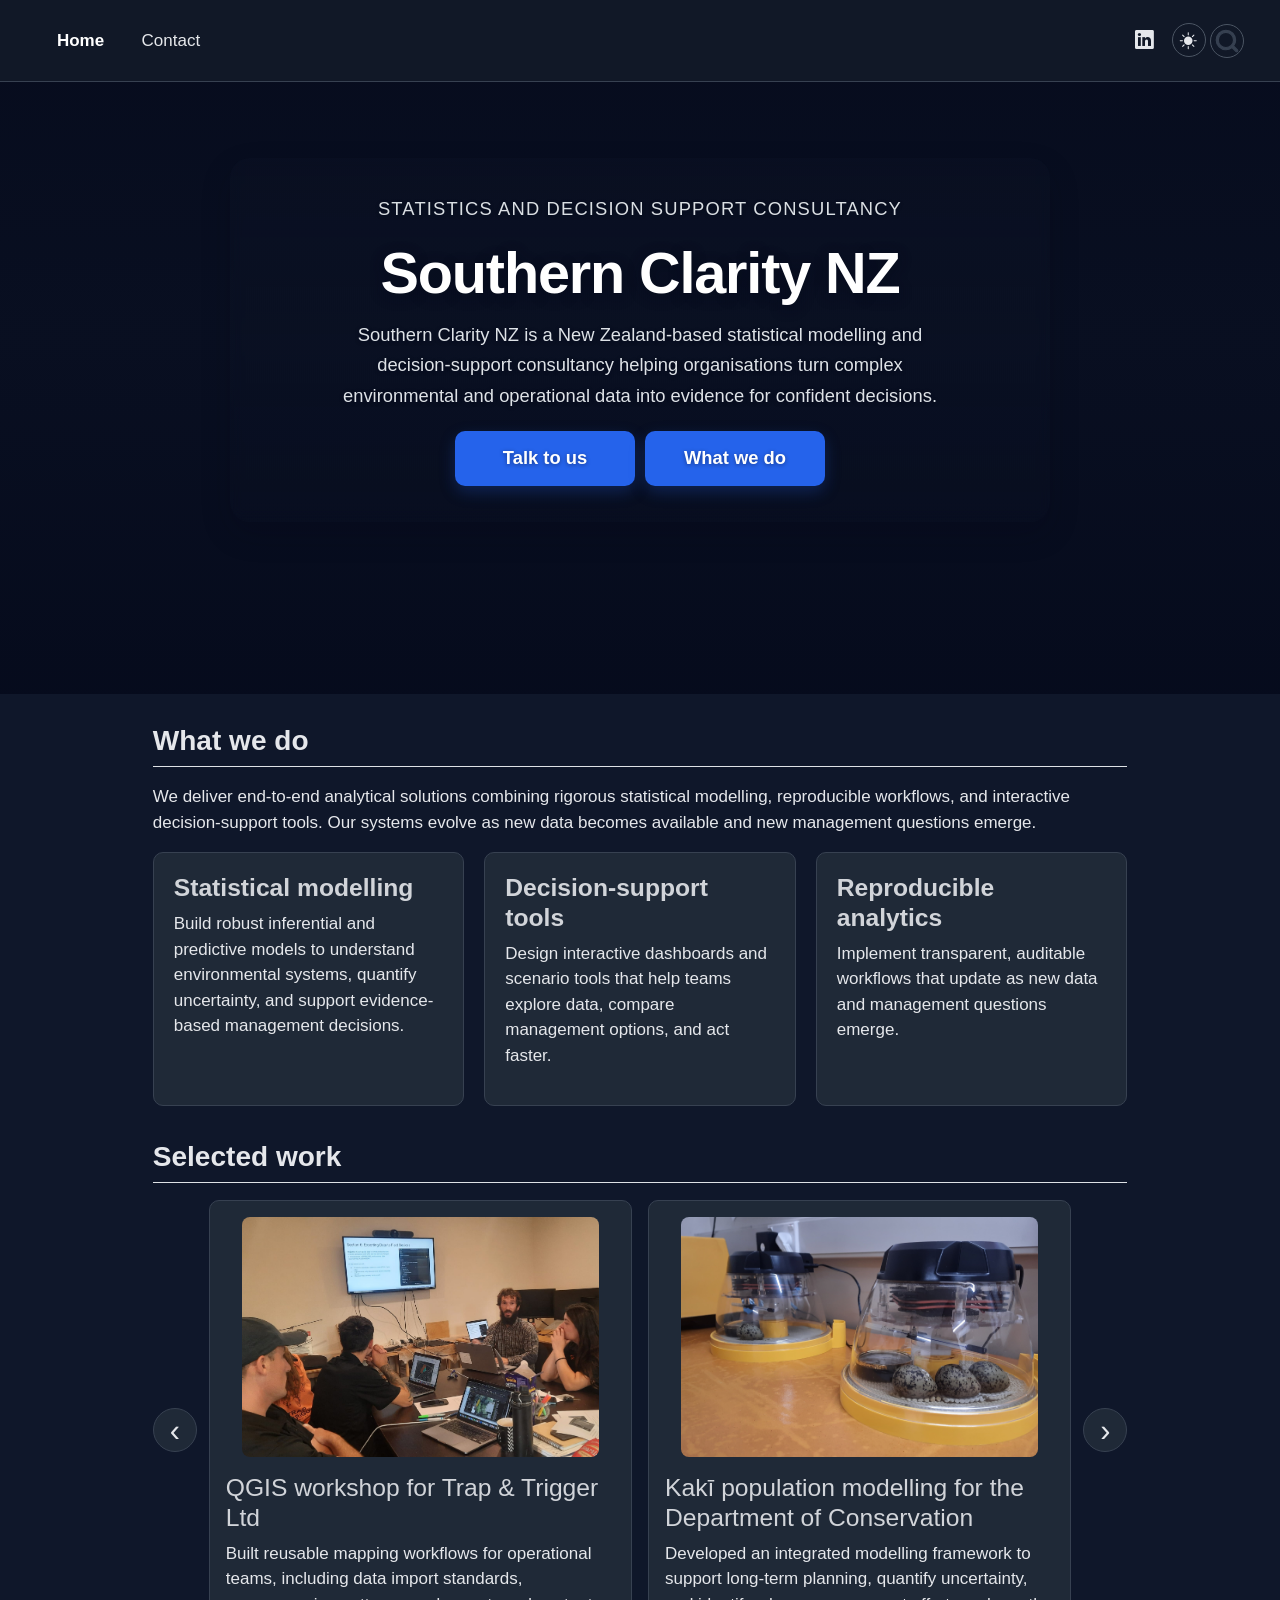
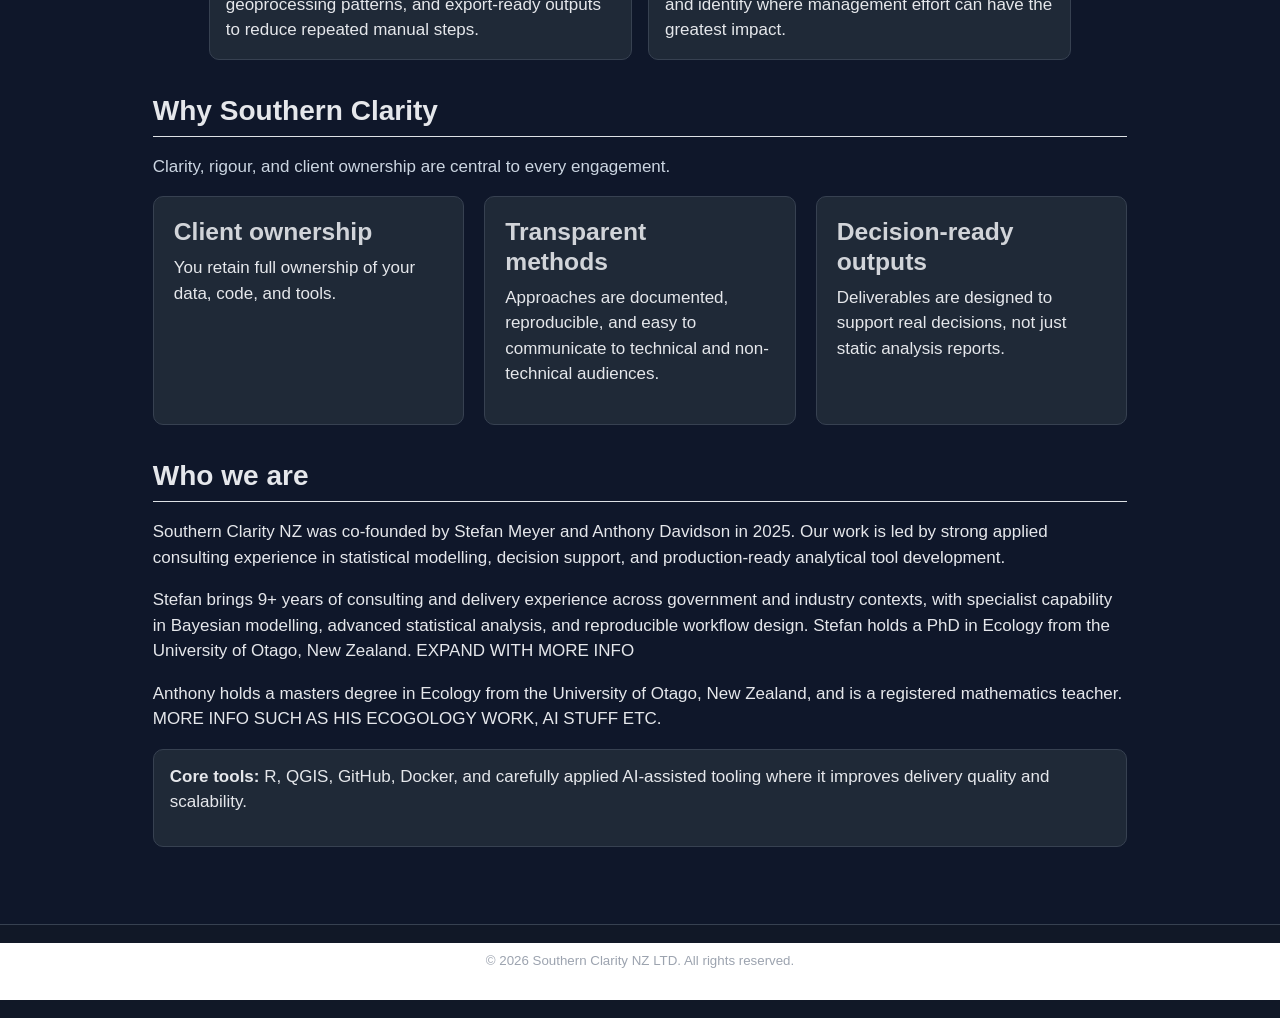
==== commit 4337f71f: "added carousel to selected projects" ====
--- a/docs/index.html
+++ b/docs/index.html
@@ -150,10 +150,8 @@
 </section>
 </div>
 </div>
-<section id="what-we-do" class="container">
-<div class="section-heading-spacer" aria-hidden="true">
-
-</div>
+<section id="what-we-do" class="level2 container">
+<h2 class="anchored" data-anchor-id="what-we-do">What we do</h2>
 <p>We deliver end-to-end analytical solutions combining rigorous statistical modelling, reproducible workflows, and interactive decision-support tools. Our systems evolve as new data becomes available and new management questions emerge.</p>
 <div class="template-grid">
 <section id="statistical-modelling" class="level3 template-card">
@@ -170,9 +168,64 @@
 </section>
 </div>
 </section>
+<section id="selected-work" class="level2 container">
+<h2 class="anchored" data-anchor-id="selected-work">Selected work</h2>
+<div class="selected-work-carousel">
+<button class="carousel-button carousel-button-prev" aria-label="Previous projects">
+‹
+</button>
+<div id="selected-work-track" class="case-carousel-track">
+<div class="case-card">
+<p><img src="images/post_jan_2026_2_qgis_workshop.jpeg" alt="QGIS workshop with Trap and Trigger Ltd" class="case-image"></p>
+<section id="qgis-workshop-for-trap-trigger-ltd" class="level3">
+<h3 class="anchored" data-anchor-id="qgis-workshop-for-trap-trigger-ltd"><a href="https://www.linkedin.com/posts/southern-clarity-nz_in-a-recent-hands-on-qgis-workshop-with-the-activity-7421274186452467712-lDe5?utm_source=share&amp;utm_medium=member_desktop&amp;rcm=ACoAAEX2XBgBSKZE8R4cwRq-NoJ4vNfwr0Y45YI" class="case-title-link">QGIS workshop for Trap &amp; Trigger Ltd</a></h3>
+<p>Built reusable mapping workflows for operational teams, including data import standards, geoprocessing patterns, and export-ready outputs to reduce repeated manual steps.</p>
+</section>
+</div>
+<div class="case-card">
+<p><img src="images/post_jan_2026_1_kaki_1.jpg" alt="Kaki population modelling support" class="case-image"></p>
+<section id="kakī-population-modelling-for-the-department-of-conservation" class="level3">
+<h3 class="anchored" data-anchor-id="kakī-population-modelling-for-the-department-of-conservation"><a href="https://www.linkedin.com/posts/southern-clarity-nz_stefan-recently-had-the-opportunity-to-visit-activity-7418724129924685824-IL-B?utm_source=share&amp;utm_medium=member_desktop&amp;rcm=ACoAAEX2XBgBSKZE8R4cwRq-NoJ4vNfwr0Y45YI" class="case-title-link">Kakī population modelling for the Department of Conservation</a></h3>
+<p>Developed an integrated modelling framework to support long-term planning, quantify uncertainty, and identify where management effort can have the greatest impact.</p>
+</section>
+</div>
+<div class="case-card">
+<p><img src="images/post_jan_2026_2_qgis_workshop.jpeg" alt="Dummy project" class="case-image"></p>
+<section id="dummy-project-spatial-monitoring-dashboard" class="level3">
+<h3 class="anchored" data-anchor-id="dummy-project-spatial-monitoring-dashboard">Dummy project – Spatial monitoring dashboard</h3>
+<p>Developed an interactive spatial dashboard to visualise monitoring effort, summarise detection data, and support operational planning across management regions.</p>
+</section>
+</div>
+<div class="case-card">
+<p><img src="images/post_jan_2026_1_kaki_1.jpg" alt="Dummy project" class="case-image"></p>
+<section id="dummy-project-species-distribution-modelling" class="level3">
+<h3 class="anchored" data-anchor-id="dummy-project-species-distribution-modelling">Dummy project – Species distribution modelling</h3>
+<p>Built predictive habitat models integrating multiple monitoring datasets to estimate distribution patterns and support regional conservation planning.</p>
+</section>
+</div>
+<div class="case-card">
+<p><img src="images/post_jan_2026_2_qgis_workshop.jpeg" alt="Dummy project" class="case-image"></p>
+<section id="dummy-project-data-integration-pipeline" class="level3">
+<h3 class="anchored" data-anchor-id="dummy-project-data-integration-pipeline">Dummy project – Data integration pipeline</h3>
+<p>Designed a reproducible analytical pipeline combining multiple monitoring databases into a single harmonised dataset for reporting and modelling.</p>
+</section>
+</div>
+<div class="case-card">
+<p><img src="images/post_jan_2026_1_kaki_1.jpg" alt="Dummy project" class="case-image"></p>
+<section id="dummy-project-decision-support-tool" class="level3">
+<h3 class="anchored" data-anchor-id="dummy-project-decision-support-tool">Dummy project – Decision-support tool</h3>
+<p>Created a scenario exploration tool allowing managers to compare intervention strategies and evaluate potential long-term outcomes.</p>
+</section>
+</div>
+</div>
+<button class="carousel-button carousel-button-next" aria-label="Next projects">
+›
+</button>
+</div>
+</section>
 <section id="philosophy" class="container">
-<section id="our-philosophy" class="level2">
-<h2 class="anchored" data-anchor-id="our-philosophy">Our philosophy</h2>
+<section id="why-southern-clarity" class="level2">
+<h2 class="anchored" data-anchor-id="why-southern-clarity">Why Southern Clarity</h2>
 <div class="section-intro">
 <p>Clarity, rigour, and client ownership are central to every engagement.</p>
 </div>
@@ -191,47 +244,6 @@
 </section>
 </div>
 </section>
-</section>
-<section id="what-we-do-overview" class="container">
-<section id="what-we-do" class="level2">
-<h2 class="anchored" data-anchor-id="what-we-do">What we do</h2>
-<div class="section-intro">
-<p>Placeholder intro text: add a short statement that summarises your service approach and the outcomes you deliver.</p>
-</div>
-<div class="template-grid">
-<section id="placeholder-service-area-1" class="level3 template-card">
-<h3 class="anchored" data-anchor-id="placeholder-service-area-1">Placeholder service area 1</h3>
-<p>Placeholder copy: describe a core service, who it is for, and the decision it supports.</p>
-</section>
-<section id="placeholder-service-area-2" class="level3 template-card">
-<h3 class="anchored" data-anchor-id="placeholder-service-area-2">Placeholder service area 2</h3>
-<p>Placeholder copy: add a short example, optional metric, or note where an image/case link could be placed.</p>
-</section>
-<section id="placeholder-service-area-3" class="level3 template-card">
-<h3 class="anchored" data-anchor-id="placeholder-service-area-3">Placeholder service area 3</h3>
-<p>Placeholder copy: explain the delivery format (for example workshop, model, dashboard, or advisory support).</p>
-</section>
-</div>
-</section>
-</section>
-<section id="selected-work" class="level2 container">
-<h2 class="anchored" data-anchor-id="selected-work">Selected work</h2>
-<div class="case-grid">
-<div class="case-card">
-<p><img src="images/post_jan_2026_2_qgis_workshop.jpeg" alt="QGIS workshop with Trap and Trigger Ltd" class="case-image"></p>
-<section id="qgis-workshop-for-trap-trigger-ltd" class="level3">
-<h3 class="anchored" data-anchor-id="qgis-workshop-for-trap-trigger-ltd"><a href="https://www.linkedin.com/posts/southern-clarity-nz_in-a-recent-hands-on-qgis-workshop-with-the-activity-7421274186452467712-lDe5?utm_source=share&amp;utm_medium=member_desktop&amp;rcm=ACoAAEX2XBgBSKZE8R4cwRq-NoJ4vNfwr0Y45YI" class="case-title-link">QGIS workshop for Trap &amp; Trigger Ltd</a> <a href="https://www.linkedin.com/posts/southern-clarity-nz_in-a-recent-hands-on-qgis-workshop-with-the-activity-7421274186452467712-lDe5?utm_source=share&amp;utm_medium=member_desktop&amp;rcm=ACoAAEX2XBgBSKZE8R4cwRq-NoJ4vNfwr0Y45YI" class="case-title-icon" target="_blank" rel="noopener noreferrer" aria-label="Open LinkedIn post"><i class="bi bi-link-45deg" aria-hidden="true"></i></a></h3>
-<p>Built reusable mapping workflows for operational teams, including data import standards, geoprocessing patterns, and export-ready outputs to reduce repeated manual steps. <a href="https://www.linkedin.com/posts/southern-clarity-nz_in-a-recent-hands-on-qgis-workshop-with-the-activity-7421274186452467712-lDe5?utm_source=share&amp;utm_medium=member_desktop&amp;rcm=ACoAAEX2XBgBSKZE8R4cwRq-NoJ4vNfwr0Y45YI" class="button case-read-more" target="_blank" rel="noopener noreferrer">Read more</a></p>
-</section>
-</div>
-<div class="case-card">
-<p><img src="images/post_jan_2026_1_kaki_1.jpg" alt="Kaki population modelling support" class="case-image"></p>
-<section id="kakī-population-modelling-for-the-department-of-conservation" class="level3">
-<h3 class="anchored" data-anchor-id="kakī-population-modelling-for-the-department-of-conservation"><a href="https://www.linkedin.com/posts/southern-clarity-nz_stefan-recently-had-the-opportunity-to-visit-activity-7418724129924685824-IL-B?utm_source=share&amp;utm_medium=member_desktop&amp;rcm=ACoAAEX2XBgBSKZE8R4cwRq-NoJ4vNfwr0Y45YI" class="case-title-link">Kakī population modelling for the Department of Conservation</a> <a href="https://www.linkedin.com/posts/southern-clarity-nz_stefan-recently-had-the-opportunity-to-visit-activity-7418724129924685824-IL-B?utm_source=share&amp;utm_medium=member_desktop&amp;rcm=ACoAAEX2XBgBSKZE8R4cwRq-NoJ4vNfwr0Y45YI" class="case-title-icon" target="_blank" rel="noopener noreferrer" aria-label="Open LinkedIn post"><i class="bi bi-link-45deg" aria-hidden="true"></i></a></h3>
-<p>Developed an integrated modelling framework to support long-term planning, quantify uncertainty, and identify where management effort can have the greatest impact. <a href="https://www.linkedin.com/posts/southern-clarity-nz_stefan-recently-had-the-opportunity-to-visit-activity-7418724129924685824-IL-B?utm_source=share&amp;utm_medium=member_desktop&amp;rcm=ACoAAEX2XBgBSKZE8R4cwRq-NoJ4vNfwr0Y45YI" class="button case-read-more" target="_blank" rel="noopener noreferrer">Read more</a></p>
-</section>
-</div>
-</div>
 </section>
 <section id="who-we-are" class="level2 container">
 <h2 class="anchored" data-anchor-id="who-we-are">Who we are</h2>
@@ -242,6 +254,61 @@
 <p><strong>Core tools:</strong> R, QGIS, GitHub, Docker, and carefully applied AI-assisted tooling where it improves delivery quality and scalability.</p>
 </div>
 </section>
+<script>
+document.addEventListener("DOMContentLoaded", function () {
+
+  const track = document.getElementById("selected-work-track");
+  const prev = document.querySelector(".carousel-button-prev");
+  const next = document.querySelector(".carousel-button-next");
+
+  if (!track || !prev || !next) return;
+
+  const cards = track.querySelectorAll(".case-card");
+
+  function getCardWidth() {
+    const firstCard = cards[0];
+    const gap = 16; // must match CSS gap
+    return firstCard.getBoundingClientRect().width + gap;
+  }
+
+  function maxScroll() {
+    return track.scrollWidth - track.clientWidth;
+  }
+
+  prev.addEventListener("click", function () {
+
+    if (track.scrollLeft <= 0) {
+      track.scrollTo({
+        left: maxScroll(),
+        behavior: "smooth"
+      });
+    } else {
+      track.scrollBy({
+        left: -getCardWidth(),
+        behavior: "smooth"
+      });
+    }
+
+  });
+
+  next.addEventListener("click", function () {
+
+    if (track.scrollLeft >= maxScroll() - 5) {
+      track.scrollTo({
+        left: 0,
+        behavior: "smooth"
+      });
+    } else {
+      track.scrollBy({
+        left: getCardWidth(),
+        behavior: "smooth"
+      });
+    }
+
+  });
+
+});
+</script>
 
 
 
--- a/docs/blog.css
+++ b/docs/blog.css
@@ -138,6 +138,10 @@
   align-items: center;
   padding: 96px 0;
   overflow: hidden;
+}
+
+.hero + section {
+  margin-top: 30px;
 }
 
 .hero-media {
@@ -213,13 +217,18 @@
   position: relative;
   z-index: 2;
   text-align: center;
-  padding: clamp(1.2rem, 2.2vw, 2rem);
-  border-radius: 14px;
-  background: linear-gradient(180deg, rgba(15, 23, 42, 0.44) 0%, rgba(15, 23, 42, 0.30) 100%);
-  backdrop-filter: blur(2px);
-  box-shadow: 0 14px 40px rgba(2, 6, 23, 0.34);
-}
-
+  width: min(820px, 92%);
+  margin: 0 auto;
+  padding: clamp(1.6rem, 2.8vw, 2.4rem);
+  border-radius: 20px;
+  background: linear-gradient(
+    180deg,
+    rgba(15, 23, 42, 0.24) 0%,
+    rgba(15, 23, 42, 0.12) 100%
+  );
+  backdrop-filter: blur(6px);
+  box-shadow: 0 12px 30px rgba(2, 6, 23, 0.18);
+}
 
 .eyebrow {
   margin: 0;
@@ -232,18 +241,23 @@
 }
 
 .hero h1 {
-  margin: 0.4rem 0 0.6rem;
-  font-size: clamp(2rem, 4vw, 3rem);
+  margin: 0.5rem 0 0.9rem;
+  font-size: clamp(2.4rem, 4.5vw, 3.4rem);
+  font-weight: 700;
+  letter-spacing: -0.02em;
+  line-height: 1.1;
   color: #ffffff;
-  text-shadow: 0 2px 8px rgba(2, 6, 23, 0.55);
+  text-shadow: 0 3px 14px rgba(2, 6, 23, 0.45);
 }
 
 .hero p {
   margin-left: auto;
   margin-right: auto;
-  max-width: 700px;
-  color: #f1f5f9;
-  text-shadow: 0 1px 5px rgba(2, 6, 23, 0.5);
+  max-width: 640px;
+  font-size: 1.08rem;
+  line-height: 1.65;
+  color: rgba(241, 245, 249, 0.92);
+  text-shadow: 0 1px 4px rgba(2, 6, 23, 0.42);
 }
 
 .hero-actions {
@@ -280,15 +294,27 @@
 .template-grid {
   margin-top: 1rem;
   display: grid;
-  grid-template-columns: repeat(auto-fit, minmax(220px, 1fr));
-  gap: 16px;
+  grid-template-columns: repeat(3, minmax(0, 1fr));
+  gap: 20px;
+}
+
+@media (max-width: 1000px) {
+  .template-grid {
+    grid-template-columns: repeat(2, minmax(0, 1fr));
+  }
+}
+
+@media (max-width: 700px) {
+  .template-grid {
+    grid-template-columns: 1fr;
+  }
 }
 
 .template-card {
   background: #ffffff;
   border: 1px solid #e5e7eb;
   border-radius: 10px;
-  padding: 16px;
+  padding: 20px;
 }
 
 .template-card h3 {
@@ -298,6 +324,7 @@
 .section-intro {
   margin-bottom: 1rem;
   color: #4b5563;
+  max-width: 760px;
 }
 
 .case-grid {
@@ -316,9 +343,11 @@
 
 .case-image {
   display: block;
-  width: 100%;
-  height: 220px;
+  width: calc(100% - 32px);
+  height: 240px;
   object-fit: cover;
+  margin: 16px 16px 0 16px;
+  border-radius: 8px;
 }
 
 .case-card h3,
@@ -369,6 +398,62 @@
 .case-card .case-read-more {
   display: inline-block;
   margin-top: 10px;
+}
+
+.selected-work-carousel {
+  position: relative;
+  display: flex;
+  align-items: center;
+  gap: 12px;
+  margin-top: 1rem;
+}
+
+.case-carousel-track {
+  display: grid;
+  grid-auto-flow: column;
+  grid-auto-columns: calc(50% - 8px);
+  gap: 16px;
+  overflow: hidden;
+  scroll-behavior: smooth;
+  width: 100%;
+}
+
+.case-carousel-track .case-card {
+  min-width: 0;
+}
+
+.carousel-button {
+  flex: 0 0 auto;
+  width: 44px;
+  height: 44px;
+  border-radius: 999px;
+  border: 1px solid #d1d5db;
+  background: #ffffff;
+  color: #1f2937;
+  font-size: 1.8rem;
+  line-height: 1;
+  display: inline-flex;
+  align-items: center;
+  justify-content: center;
+  cursor: pointer;
+  transition: transform 0.15s ease, box-shadow 0.15s ease, background 0.15s ease;
+}
+
+.carousel-button:hover {
+  transform: translateY(-1px);
+  box-shadow: 0 8px 18px rgba(15, 23, 42, 0.16);
+}
+
+body.theme-dark .carousel-button {
+  background: #1f2937;
+  color: #e5e7eb;
+  border: 1px solid #374151;
+}
+
+@media (max-width: 900px) {
+  .case-carousel-track {
+    grid-auto-columns: 100%;
+  }
 }
 
 .tool-list {
@@ -419,20 +504,29 @@
 }
 
 .button {
-  display: inline-block;
-  border: 0;
-  border-radius: 8px;
+  display: inline-flex;
+  align-items: center;
+  justify-content: center;
+  border-radius: 10px;   /* less rounded */
   background: #2563eb;
   color: #ffffff;
-  padding: 10px 16px;
-  font: inherit;
+  padding: 12px 20px;
+  font-weight: 600;
   text-decoration: none;
   cursor: pointer;
+  border: none;
+  transition: transform 0.15s ease, box-shadow 0.15s ease;
+  box-shadow: 0 6px 16px rgba(37, 99, 235, 0.25);
+}
+
+.button:hover {
+  transform: translateY(-1px);
+  box-shadow: 0 10px 22px rgba(37, 99, 235, 0.30);
 }
 
 .button-secondary {
-  background: transparent;
-  border: 1px solid #ffffff;
+  background: #2563eb;
+  border: none;
   color: #ffffff;
 }
 
@@ -561,4 +655,17 @@
 
 .hero-banner {
   display: none;
-}+}
+
+
+.landing-page #quarto-content {
+  grid-template-columns:
+    [screen-start] minmax(24px, 1fr)
+    [page-start] minmax(0, 1320px)
+    [page-end] minmax(24px, 1fr)
+    [screen-end] !important;
+}
+
+.landing-page main.content {
+  grid-column: page-start / page-end !important;
+}
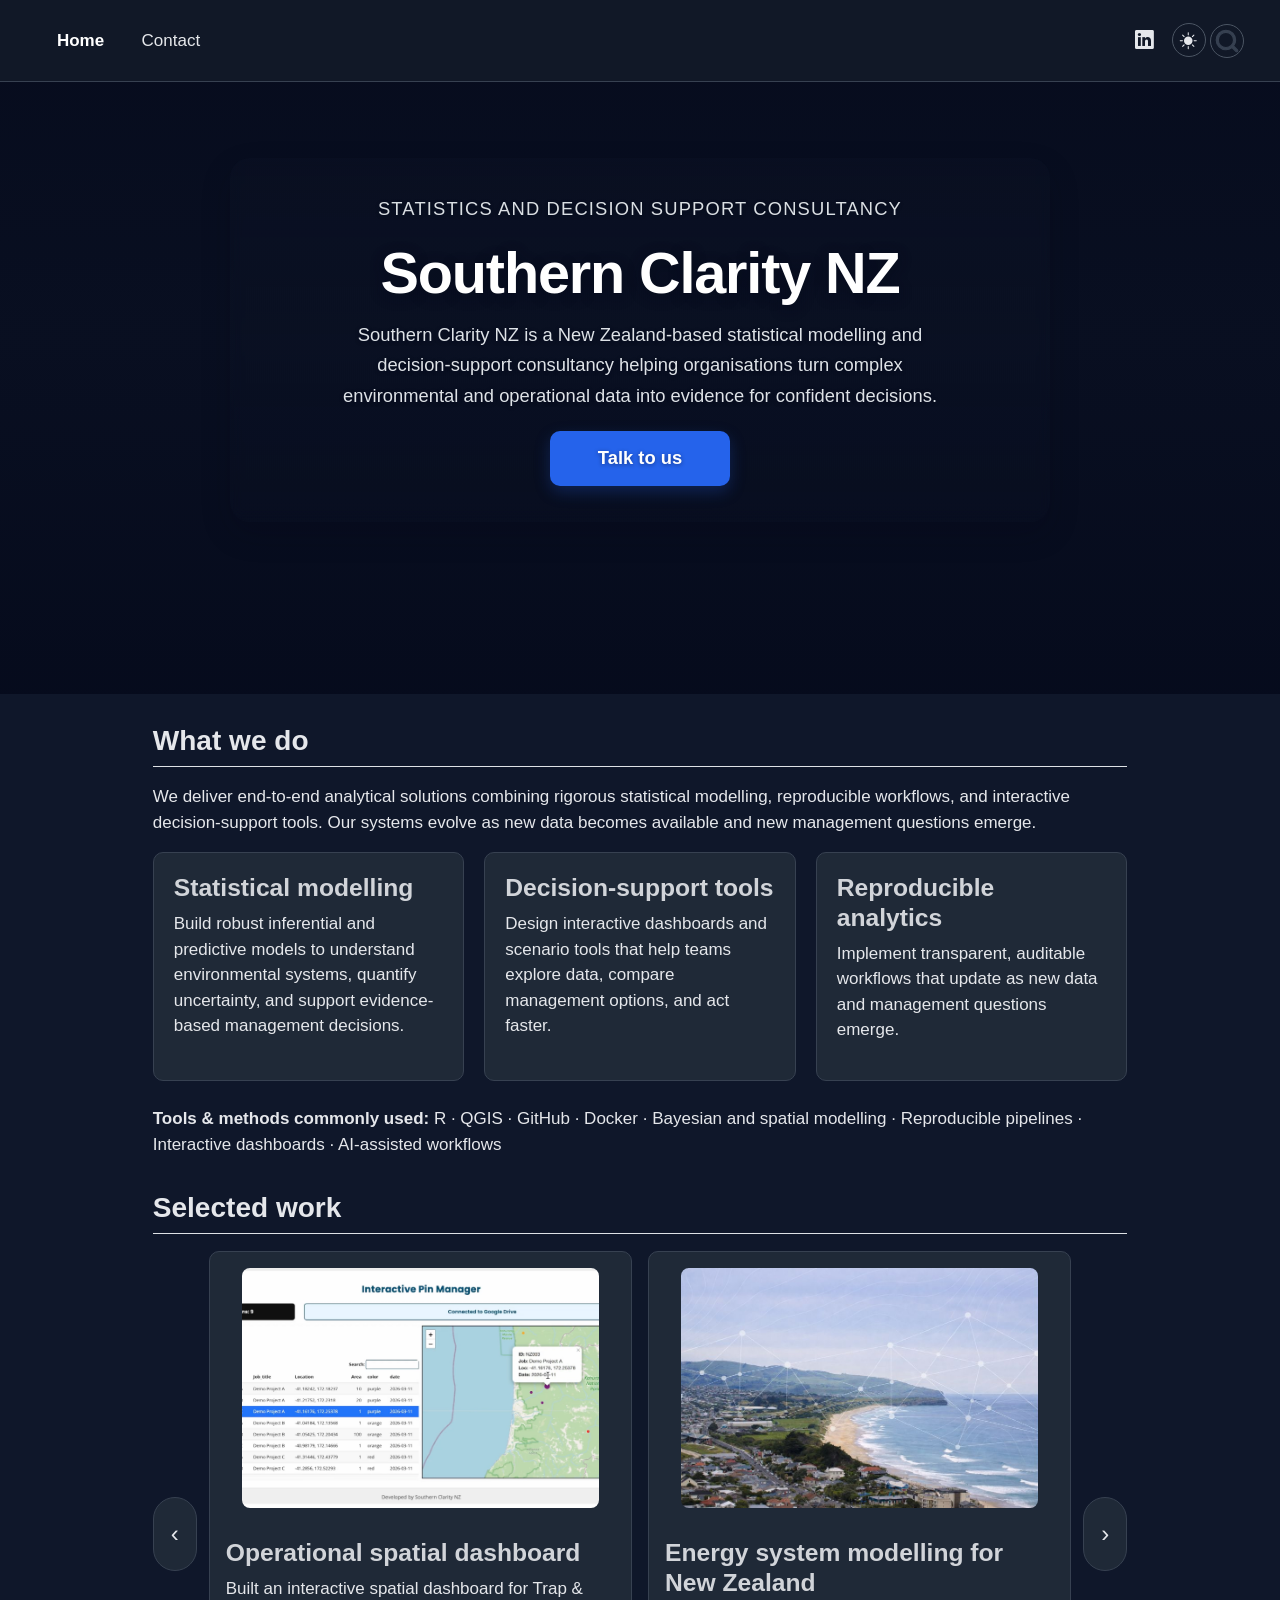
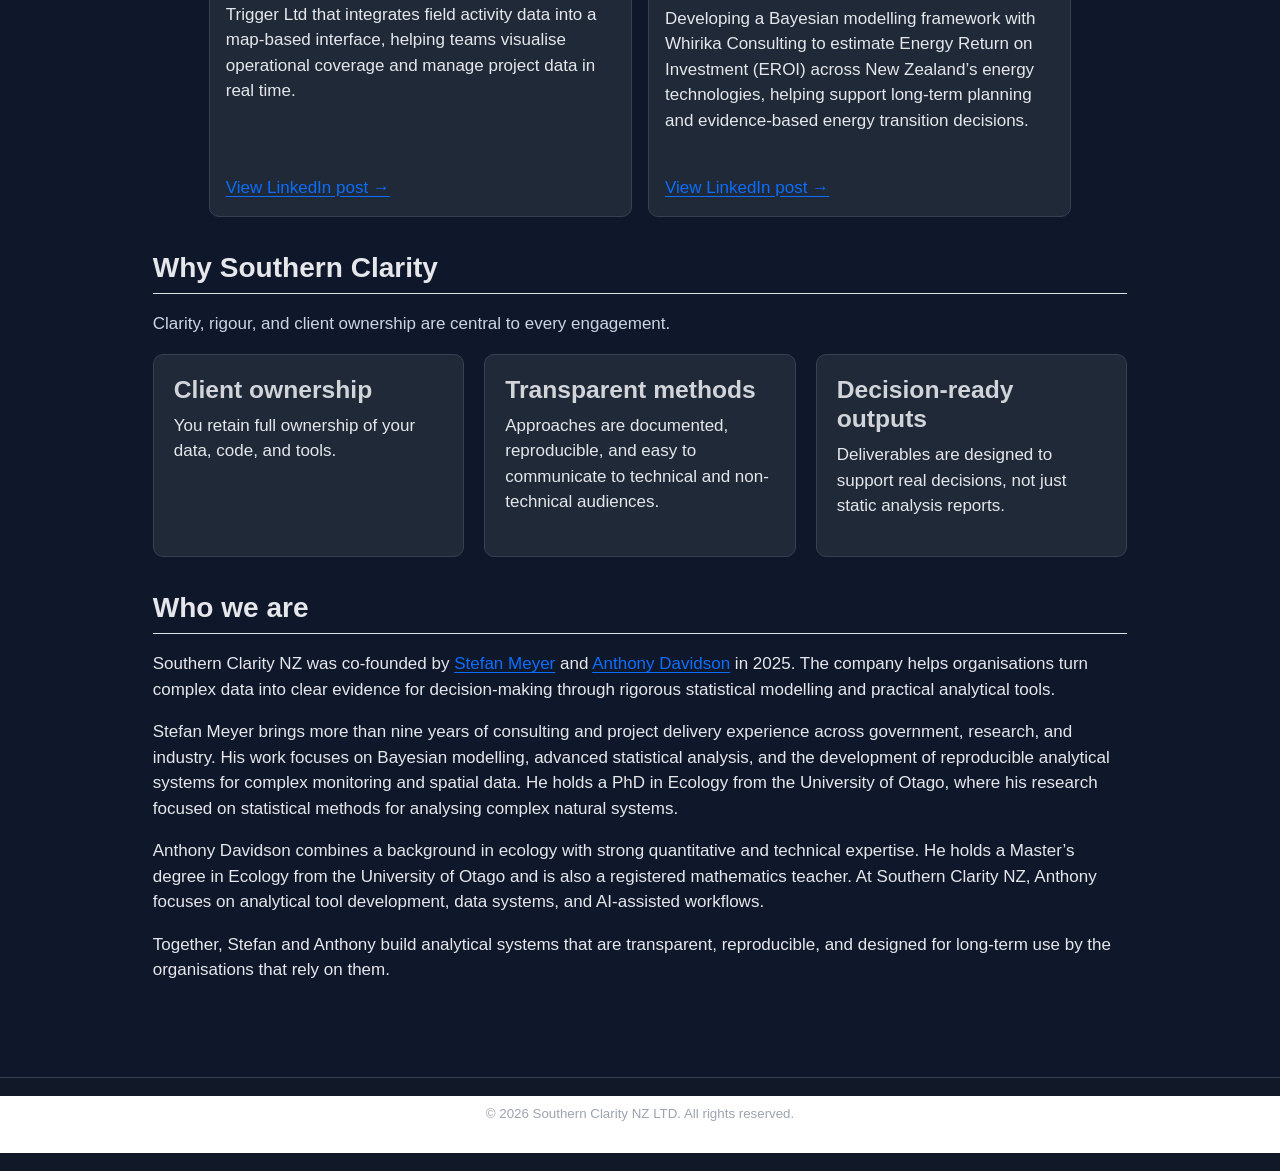
==== commit 3d14ac30: "quoarto links removed" ====
--- a/docs/index.html
+++ b/docs/index.html
@@ -135,7 +135,7 @@
 
 <div class="hero">
 <div class="hero-media" aria-hidden="true">
-<p><img src="images/New_banner_image-1200.jpg" srcset="images/New_banner_image-768.jpg 768w, images/New_banner_image-1200.jpg 1200w, images/New_banner_image-1536.jpg 1536w" sizes="(max-width: 1087px) 92vw, 1000px" alt="" class="hero-banner" fetchpriority="high" decoding="async"></p>
+<p><img src="images/New_banner_image-1200.jpg" class="hero-banner" srcset="images/New_banner_image-768.jpg 768w, images/New_banner_image-1200.jpg 1200w, images/New_banner_image-1536.jpg 1536w" sizes="(max-width: 1087px) 92vw, 1000px" fetchpriority="high" decoding="async"></p>
 </div>
 <div class="container">
 <div class="eyebrow">
@@ -145,7 +145,7 @@
 <h1>Southern Clarity NZ</h1>
 <p>Southern Clarity NZ is a New Zealand-based statistical modelling and decision-support consultancy helping organisations turn complex environmental and operational data into evidence for confident decisions.</p>
 <div class="hero-actions">
-<p><a href="./contact.html" class="button">Talk to us</a> <a href="#what-we-do" class="button button-secondary">What we do</a></p>
+<p><a href="./contact.html" class="button">Talk to us</a> <!-- [What we do](#what-we-do){.button .button-secondary} --></p>
 </div>
 </section>
 </div>
@@ -166,6 +166,9 @@
 <h3 class="anchored" data-anchor-id="reproducible-analytics">Reproducible analytics</h3>
 <p>Implement transparent, auditable workflows that update as new data and management questions emerge.</p>
 </section>
+</div>
+<div class="mt-4">
+<p><strong>Tools &amp; methods commonly used:</strong> R · QGIS · GitHub · Docker · Bayesian and spatial modelling · Reproducible pipelines · Interactive dashboards · AI-assisted workflows</p>
 </div>
 </section>
 <section id="selected-work" class="level2 container">
@@ -176,46 +179,64 @@
 </button>
 <div id="selected-work-track" class="case-carousel-track">
 <div class="case-card">
+<p><video class="case-image" autoplay="" muted="" loop="" playsinline="" poster="images/tnt_pin_manager_post.jpeg"> <source src="videos/Pin_dashboard_demo_linkedIn.mp4" type="video/mp4"> </video></p>
+<h3 class="anchored">
+Operational spatial dashboard
+</h3>
+<p>
+Built an interactive spatial dashboard for Trap &amp; Trigger Ltd that integrates field activity data into a map-based interface, helping teams visualise operational coverage and manage project data in real time.
+</p>
+<p>
+<a href="" target="_blank" rel="noopener noreferrer">View LinkedIn post →</a>
+</p>
+</div>
+<div class="case-card">
+<p><img src="images/eroi_post.jpeg" alt="Energy system modelling for New Zealand" class="case-image"></p>
+<h3 class="anchored">
+Energy system modelling for New Zealand
+</h3>
+<p>
+Developing a Bayesian modelling framework with Whirika Consulting to estimate Energy Return on Investment (EROI) across New Zealand’s energy technologies, helping support long-term planning and evidence-based energy transition decisions.
+</p>
+<p>
+<a href="https://www.linkedin.com/posts/southern-clarity-nz_were-helping-change-how-aotearoa-thinks-activity-7434766845351653376-h8cv?utm_source=share&amp;utm_medium=member_desktop&amp;rcm=ACoAAEV75U4BMrAtWXU4q181GGaTRUVxcjTrtwI" target="_blank" rel="noopener noreferrer">View LinkedIn post →</a>
+</p>
+</div>
+<div class="case-card">
+<p><img src="images/hoiho_post.jpeg" alt="Yellow-eyed penguin population modelling" class="case-image"></p>
+<h3 class="anchored">
+Yellow-eyed penguin population modelling
+</h3>
+<p>
+Developed a Bayesian modelling framework for the Department of Conservation to estimate hoiho breeding population size by integrating camera observations, landing-point surveys, and expert knowledge while accounting for imperfect detection.
+</p>
+<p>
+<a href="https://www.linkedin.com/posts/southern-clarity-nz_southern-clarity-nz-is-helping-the-department-activity-7429261331276509184-LLyq?utm_source=share&amp;utm_medium=member_desktop&amp;rcm=ACoAAEV75U4q181GGaTRUVxcjTrtwI" target="_blank" rel="noopener noreferrer">View LinkedIn post →</a>
+</p>
+</div>
+<div class="case-card">
 <p><img src="images/post_jan_2026_2_qgis_workshop.jpeg" alt="QGIS workshop with Trap and Trigger Ltd" class="case-image"></p>
-<section id="qgis-workshop-for-trap-trigger-ltd" class="level3">
-<h3 class="anchored" data-anchor-id="qgis-workshop-for-trap-trigger-ltd"><a href="https://www.linkedin.com/posts/southern-clarity-nz_in-a-recent-hands-on-qgis-workshop-with-the-activity-7421274186452467712-lDe5?utm_source=share&amp;utm_medium=member_desktop&amp;rcm=ACoAAEX2XBgBSKZE8R4cwRq-NoJ4vNfwr0Y45YI" class="case-title-link">QGIS workshop for Trap &amp; Trigger Ltd</a></h3>
-<p>Built reusable mapping workflows for operational teams, including data import standards, geoprocessing patterns, and export-ready outputs to reduce repeated manual steps.</p>
-</section>
+<h3 class="anchored">
+QGIS workshop for Trap &amp; Trigger Ltd
+</h3>
+<p>
+Built reusable mapping workflows for operational teams, including data import standards, geoprocessing patterns, and export-ready outputs to reduce repeated manual steps.
+</p>
+<p>
+<a href="https://www.linkedin.com/posts/southern-clarity-nz_in-a-recent-hands-on-qgis-workshop-with-the-activity-7421274186452467712-lDe5?utm_source=share&amp;utm_medium=member_desktop&amp;rcm=ACoAAEX2XBgBSKZE8R4cwRq-NoJ4vNfwr0Y45YI" target="_blank" rel="noopener noreferrer">View LinkedIn post →</a>
+</p>
 </div>
 <div class="case-card">
-<p><img src="images/post_jan_2026_1_kaki_1.jpg" alt="Kaki population modelling support" class="case-image"></p>
-<section id="kakī-population-modelling-for-the-department-of-conservation" class="level3">
-<h3 class="anchored" data-anchor-id="kakī-population-modelling-for-the-department-of-conservation"><a href="https://www.linkedin.com/posts/southern-clarity-nz_stefan-recently-had-the-opportunity-to-visit-activity-7418724129924685824-IL-B?utm_source=share&amp;utm_medium=member_desktop&amp;rcm=ACoAAEX2XBgBSKZE8R4cwRq-NoJ4vNfwr0Y45YI" class="case-title-link">Kakī population modelling for the Department of Conservation</a></h3>
-<p>Developed an integrated modelling framework to support long-term planning, quantify uncertainty, and identify where management effort can have the greatest impact.</p>
-</section>
-</div>
-<div class="case-card">
-<p><img src="images/post_jan_2026_2_qgis_workshop.jpeg" alt="Dummy project" class="case-image"></p>
-<section id="dummy-project-spatial-monitoring-dashboard" class="level3">
-<h3 class="anchored" data-anchor-id="dummy-project-spatial-monitoring-dashboard">Dummy project – Spatial monitoring dashboard</h3>
-<p>Developed an interactive spatial dashboard to visualise monitoring effort, summarise detection data, and support operational planning across management regions.</p>
-</section>
-</div>
-<div class="case-card">
-<p><img src="images/post_jan_2026_1_kaki_1.jpg" alt="Dummy project" class="case-image"></p>
-<section id="dummy-project-species-distribution-modelling" class="level3">
-<h3 class="anchored" data-anchor-id="dummy-project-species-distribution-modelling">Dummy project – Species distribution modelling</h3>
-<p>Built predictive habitat models integrating multiple monitoring datasets to estimate distribution patterns and support regional conservation planning.</p>
-</section>
-</div>
-<div class="case-card">
-<p><img src="images/post_jan_2026_2_qgis_workshop.jpeg" alt="Dummy project" class="case-image"></p>
-<section id="dummy-project-data-integration-pipeline" class="level3">
-<h3 class="anchored" data-anchor-id="dummy-project-data-integration-pipeline">Dummy project – Data integration pipeline</h3>
-<p>Designed a reproducible analytical pipeline combining multiple monitoring databases into a single harmonised dataset for reporting and modelling.</p>
-</section>
-</div>
-<div class="case-card">
-<p><img src="images/post_jan_2026_1_kaki_1.jpg" alt="Dummy project" class="case-image"></p>
-<section id="dummy-project-decision-support-tool" class="level3">
-<h3 class="anchored" data-anchor-id="dummy-project-decision-support-tool">Dummy project – Decision-support tool</h3>
-<p>Created a scenario exploration tool allowing managers to compare intervention strategies and evaluate potential long-term outcomes.</p>
-</section>
+<p><img src="images/post_jan_2026_1_kaki_1.jpg" alt="Kakī population modelling support" class="case-image"></p>
+<h3 class="anchored">
+Kakī population modelling for the Department of Conservation
+</h3>
+<p>
+Developed an integrated modelling framework to support long-term planning, quantify uncertainty, and identify where management effort can have the greatest impact.
+</p>
+<p>
+<a href="https://www.linkedin.com/posts/southern-clarity-nz_stefan-recently-had-the-opportunity-to-visit-activity-7418724129924685824-IL-B?utm_source=share&amp;utm_medium=member_desktop&amp;rcm=ACoAAEX2XBgBSKZE8R4cwRq-NoJ4vNfwr0Y45YI" target="_blank" rel="noopener noreferrer">View LinkedIn post →</a>
+</p>
 </div>
 </div>
 <button class="carousel-button carousel-button-next" aria-label="Next projects">
@@ -247,12 +268,10 @@
 </section>
 <section id="who-we-are" class="level2 container">
 <h2 class="anchored" data-anchor-id="who-we-are">Who we are</h2>
-<p>Southern Clarity NZ was co-founded by Stefan Meyer and Anthony Davidson in 2025. Our work is led by strong applied consulting experience in statistical modelling, decision support, and production-ready analytical tool development.</p>
-<p>Stefan brings 9+ years of consulting and delivery experience across government and industry contexts, with specialist capability in Bayesian modelling, advanced statistical analysis, and reproducible workflow design. Stefan holds a PhD in Ecology from the University of Otago, New Zealand. EXPAND WITH MORE INFO</p>
-<p>Anthony holds a masters degree in Ecology from the University of Otago, New Zealand, and is a registered mathematics teacher. MORE INFO SUCH AS HIS ECOGOLOGY WORK, AI STUFF ETC.</p>
-<div class="tool-list">
-<p><strong>Core tools:</strong> R, QGIS, GitHub, Docker, and carefully applied AI-assisted tooling where it improves delivery quality and scalability.</p>
-</div>
+<p>Southern Clarity NZ was co-founded by <a href="https://www.linkedin.com/in/stefan-meyer-4ba4a6286/" target="_blank">Stefan Meyer</a> and <a href="https://www.linkedin.com/in/anthony-davidson-b88116289/" target="_blank">Anthony Davidson</a> in 2025. The company helps organisations turn complex data into clear evidence for decision-making through rigorous statistical modelling and practical analytical tools.</p>
+<p>Stefan Meyer brings more than nine years of consulting and project delivery experience across government, research, and industry. His work focuses on Bayesian modelling, advanced statistical analysis, and the development of reproducible analytical systems for complex monitoring and spatial data. He holds a PhD in Ecology from the University of Otago, where his research focused on statistical methods for analysing complex natural systems.</p>
+<p>Anthony Davidson combines a background in ecology with strong quantitative and technical expertise. He holds a Master’s degree in Ecology from the University of Otago and is also a registered mathematics teacher. At Southern Clarity NZ, Anthony focuses on analytical tool development, data systems, and AI-assisted workflows.</p>
+<p>Together, Stefan and Anthony build analytical systems that are transparent, reproducible, and designed for long-term use by the organisations that rely on them.</p>
 </section>
 <script>
 document.addEventListener("DOMContentLoaded", function () {
--- a/docs/blog.css
+++ b/docs/blog.css
@@ -18,6 +18,8 @@
   width: min(1000px, 92%);
   margin: 0 auto;
 }
+
+
 
 .site-header,
 .navbar {
@@ -284,8 +286,9 @@
 }
 
 .section {
-  padding: 48px 0;
-}
+  padding: 64px 0;
+}
+
 
 .section-heading-spacer {
   height: 2.5rem;
@@ -449,6 +452,8 @@
   color: #e5e7eb;
   border: 1px solid #374151;
 }
+
+
 
 @media (max-width: 900px) {
   .case-carousel-track {
@@ -669,3 +674,24 @@
 .landing-page main.content {
   grid-column: page-start / page-end !important;
 }
+
+.case-card {
+  display: flex;
+  flex-direction: column;
+  height: 100%;
+}
+
+.case-card p:last-child {
+  margin-top: auto;
+}
+
+.carousel-button {
+  width: 44px;
+  height: 74px;
+  font-size: 24px;
+}
+
+.anchorjs-link {
+  display: none !important;
+}
+
